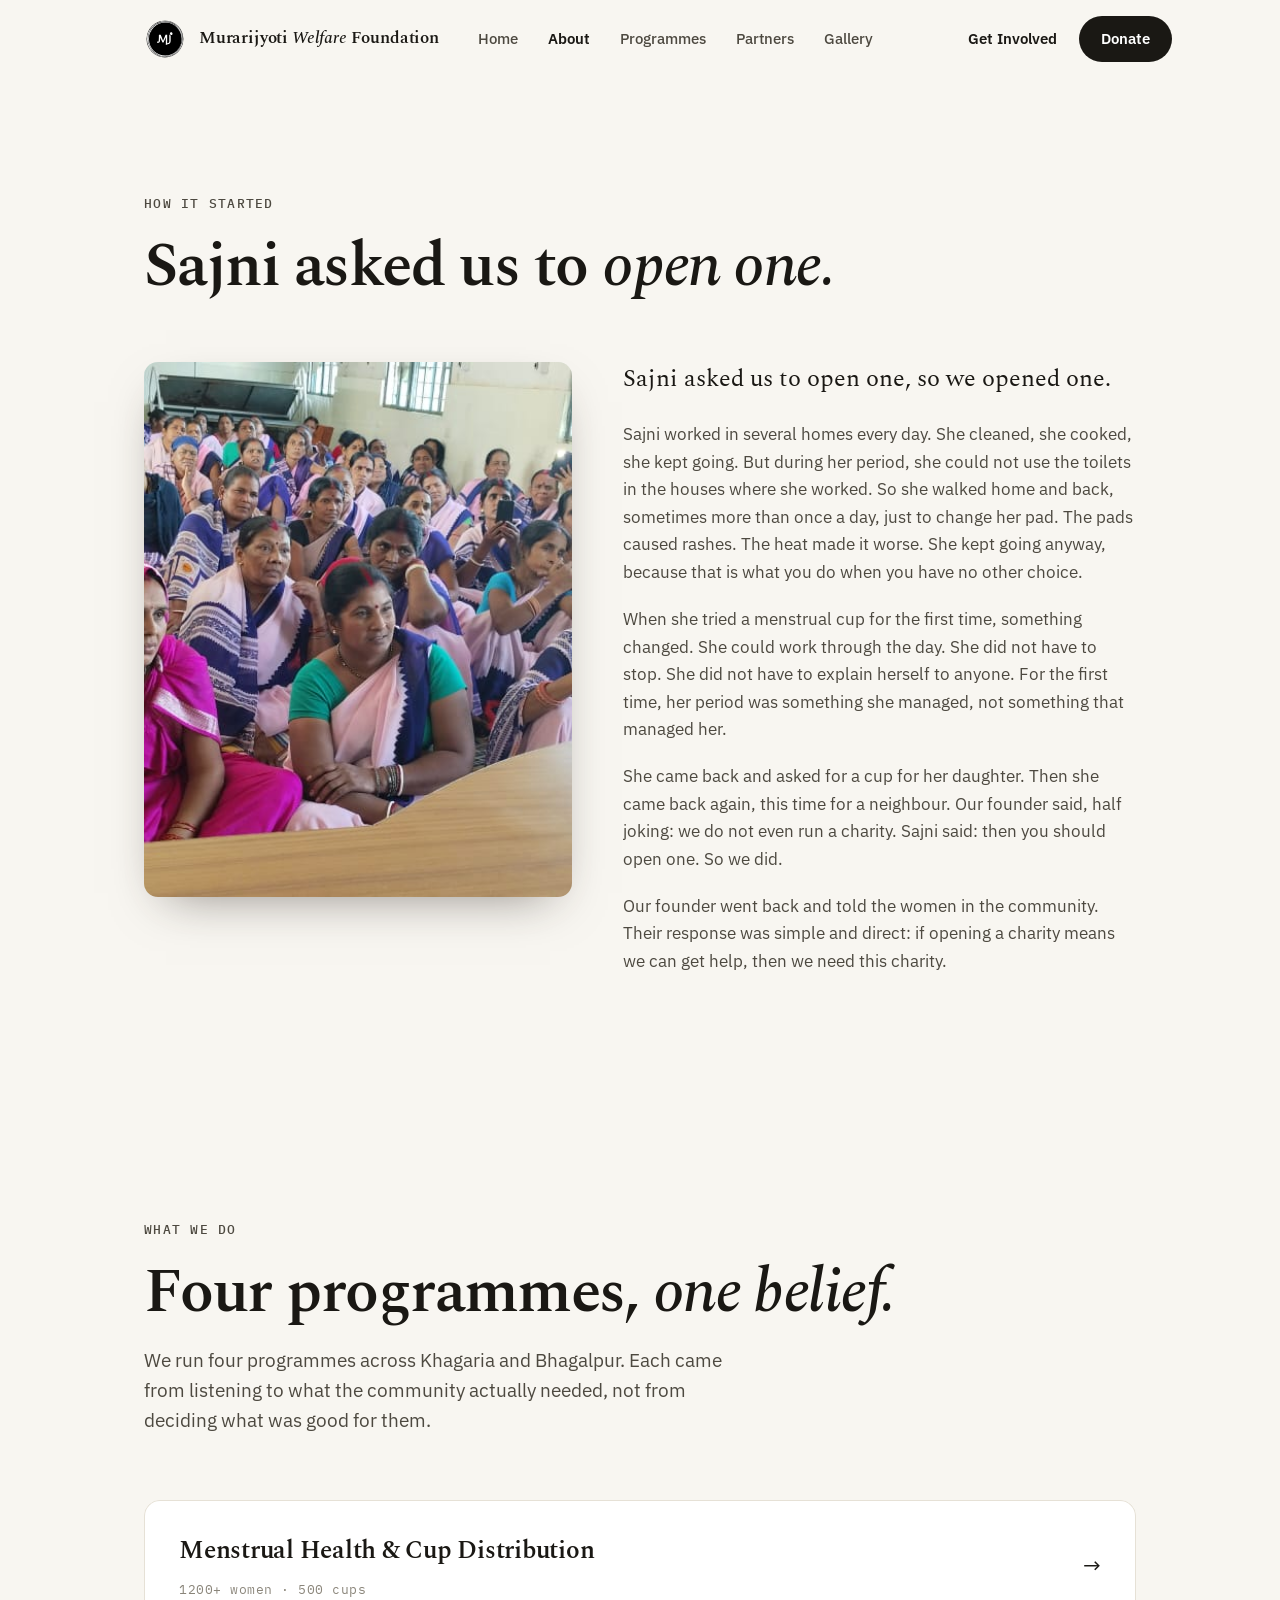
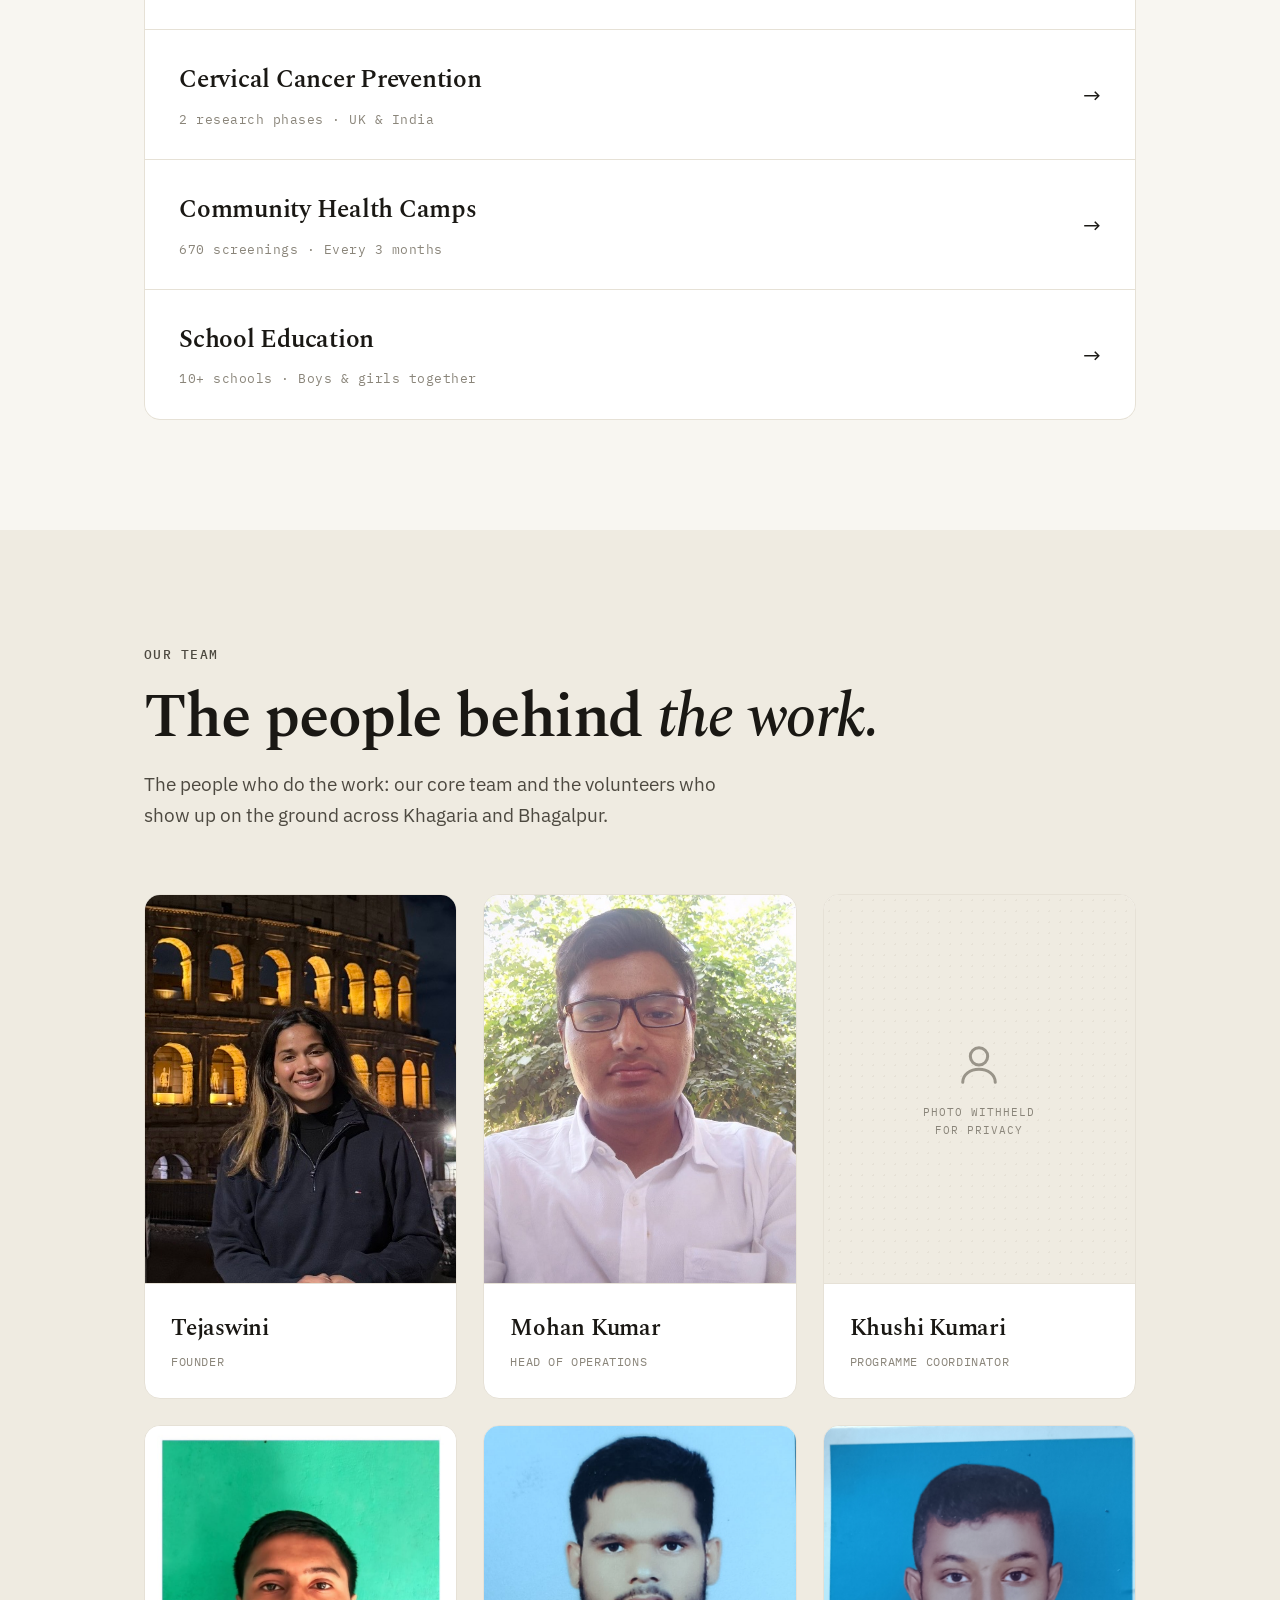
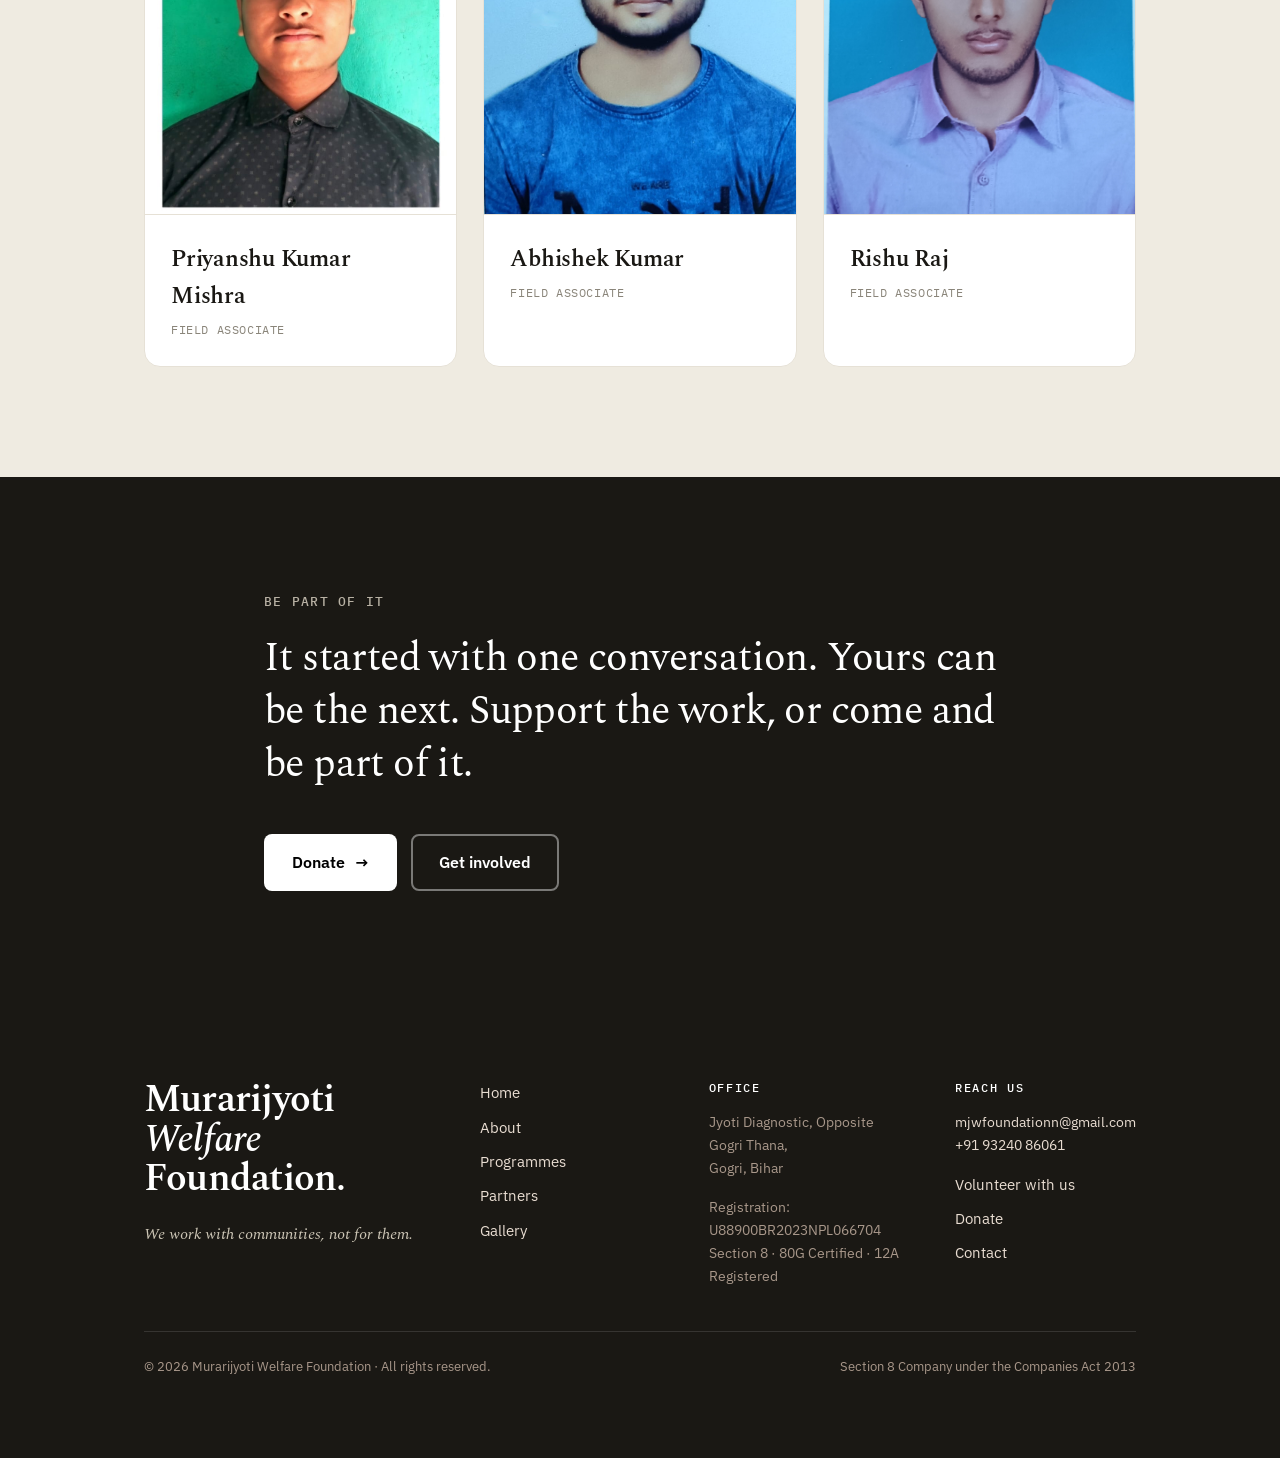
==== about.html @ a6c18bba "Update women reached count from 600+ to 1200+ Updated all six instances across 4 pages: animated cou" ====
<!DOCTYPE html>
<html lang="en">
<head>
<meta charset="UTF-8" />
<meta name="viewport" content="width=device-width, initial-scale=1.0" />
<title>About — Murarijyoti Welfare Foundation</title>
<meta name="description" content="How Murarijyoti Welfare Foundation began — Sajni's story — and the team behind our work across Khagaria and Bhagalpur in rural Bihar." />
<link rel="canonical" href="about.html" />
<link rel="icon" href="logo.svg" type="image/svg+xml" />
<meta property="og:type" content="website" />
<meta property="og:site_name" content="Murarijyoti Welfare Foundation" />
<meta property="og:locale" content="en_IN" />
<meta property="og:title" content="About — Murarijyoti Welfare Foundation" />
<meta property="og:description" content="How Murarijyoti Welfare Foundation began — Sajni's story — and the team behind our work across rural Bihar." />
<meta property="og:image" content="photos/IMG_0752.jpeg" />
<link rel="stylesheet" href="styles.css" />
</head>
<body>
<a class="skiplink" href="#main">Skip to content</a>

<!-- ============ HEADER ============ -->
<header class="topbar" id="topbar" data-screen-label="Header">
  <div class="wrap">
    <nav class="nav" aria-label="Primary">
      <a class="brand" href="index.html" aria-label="Murarijyoti Welfare Foundation — home">
        <img class="brand__logo" src="logo.svg" alt="" width="44" height="44" />
        <span class="brand__text">
          <span class="brand__name">Murarijyoti <em>Welfare</em> Foundation</span>
        </span>
      </a>
      <div class="navlinks">
        <a href="index.html">Home</a>
        <a href="about.html" class="active">About</a>
        <a href="programs.html">Programmes</a>
        <a href="partners.html">Partners</a>
        <a href="gallery.html">Gallery</a>
      </div>
      <div class="navactions">
        <a href="get-involved.html" class="nav__ghost">Get Involved</a>
        <a href="donate.html" class="nav__donate">Donate</a>
      </div>
      <button class="navtoggle" aria-label="Open menu" aria-expanded="false" aria-controls="mm" onclick="var m=document.getElementById('mm');var o=m.classList.toggle('open');this.setAttribute('aria-expanded',o)">
        <span></span><span></span><span></span>
      </button>
    </nav>
    <div class="mobilemenu" id="mm">
      <a href="index.html">Home</a>
      <a href="about.html">About</a>
      <a href="programs.html">Programmes</a>
      <a href="partners.html">Partners</a>
        <a href="gallery.html">Gallery</a>
      <a href="get-involved.html">Get Involved</a>
      <a href="donate.html">Donate</a>
    </div>
  </div>
</header>

<main id="main">

<!-- ============ HOW IT STARTED ============ -->
<section class="section" data-screen-label="How it started">
  <div class="wrap">
    <div class="sectionhead reveal">
      <p class="smark"><span class="smark__no">§ 01</span> How it started</p>
      <h1 class="dhead">Sajni asked us to <em>open one.</em></h1>
    </div>
    <div class="story">
      <figure class="ph ph--shadow reveal"><img src="photos/about-start.jpg" alt="Women gathered at one of MJWF's first menstrual health workshops in the community." loading="lazy" style="object-position:center 32%;" /></figure>
      <div class="prose reveal">
        <p class="lead">Sajni asked us to open one, so we opened one.</p>
        <p>Sajni worked in several homes every day. She cleaned, she cooked, she kept going. But during her period, she could not use the toilets in the houses where she worked. So she walked home and back, sometimes more than once a day, just to change her pad. The pads caused rashes. The heat made it worse. She kept going anyway, because that is what you do when you have no other choice.</p>
        <p>When she tried a menstrual cup for the first time, something changed. She could work through the day. She did not have to stop. She did not have to explain herself to anyone. For the first time, her period was something she managed, not something that managed her.</p>
        <p>She came back and asked for a cup for her daughter. Then she came back again, this time for a neighbour. Our founder said, half joking: we do not even run a charity. Sajni said: then you should open one. So we did.</p>
        <p>Our founder went back and told the women in the community. Their response was simple and direct: if opening a charity means we can get help, then we need this charity.</p>
      </div>
    </div>
  </div>
</section>

<!-- ============ WHAT WE DO ============ -->
<section class="section" data-screen-label="What we do">
  <div class="wrap">
    <div class="sectionhead reveal">
      <p class="smark"><span class="smark__no">§ 02</span> What we do</p>
      <h2 class="dhead">Four programmes, <em>one belief.</em></h2>
      <p class="dhead__lede">We run four programmes across Khagaria and Bhagalpur. Each came from listening to what the community actually needed, not from deciding what was good for them.</p>
    </div>
    <div class="joinrow reveal">
      <a class="joinpill" href="programs.html#menstrual">
        <span class="joinpill__name">Menstrual Health &amp; Cup Distribution</span>
        <span class="joinpill__meta">1200+ women · 500 cups</span>
        <span class="joinpill__arrow arrow">→</span>
      </a>
      <a class="joinpill" href="programs.html#cervical">
        <span class="joinpill__name">Cervical Cancer Prevention</span>
        <span class="joinpill__meta">2 research phases · UK &amp; India</span>
        <span class="joinpill__arrow arrow">→</span>
      </a>
      <a class="joinpill" href="programs.html#camps">
        <span class="joinpill__name">Community Health Camps</span>
        <span class="joinpill__meta">670 screenings · Every 3 months</span>
        <span class="joinpill__arrow arrow">→</span>
      </a>
      <a class="joinpill" href="programs.html#school">
        <span class="joinpill__name">School Education</span>
        <span class="joinpill__meta">10+ schools · Boys &amp; girls together</span>
        <span class="joinpill__arrow arrow">→</span>
      </a>
    </div>
  </div>
</section>

<!-- ============ OUR TEAM ============ -->
<section class="section section--cream" data-screen-label="Our team">
  <div class="wrap">
    <div class="sectionhead reveal">
      <p class="smark"><span class="smark__no">§ 03</span> Our team</p>
      <h2 class="dhead">The people behind <em>the work.</em></h2>
      <p class="dhead__lede">The people who do the work: our core team and the volunteers who show up on the ground across Khagaria and Bhagalpur.</p>
    </div>
    <div class="teamphoto reveal">
      <article class="tmember">
        <img class="tmember__photo" src="photos/team-tejaswini.jpg" style="object-position:52% 26%;" alt="Portrait of Tejaswini, Founder of Murarijyoti Welfare Foundation." loading="lazy" />
        <div class="tmember__body">
          <span class="tmember__name">Tejaswini</span>
          <span class="tmember__role">Founder</span>
        </div>
      </article>
      <article class="tmember">
        <img class="tmember__photo" src="photos/team-mohan.jpg" style="object-position:center 18%;" alt="Portrait of Mohan Kumar, Head of Operations at Murarijyoti Welfare Foundation." loading="lazy" />
        <div class="tmember__body">
          <span class="tmember__name">Mohan Kumar</span>
          <span class="tmember__role">Head of Operations</span>
        </div>
      </article>
      <article class="tmember">
        <div class="tmember__private" role="img" aria-label="Photo withheld at this team member's request for privacy">
          <svg viewBox="0 0 24 24" fill="none" aria-hidden="true">
            <circle cx="12" cy="8" r="4" stroke="currentColor" stroke-width="1.4"></circle>
            <path d="M4.5 20c0-3.6 3.4-6 7.5-6s7.5 2.4 7.5 6" stroke="currentColor" stroke-width="1.4" stroke-linecap="round"></path>
          </svg>
          <span class="tmember__private-line">Photo withheld<br />for privacy</span>
        </div>
        <div class="tmember__body">
          <span class="tmember__name">Khushi Kumari</span>
          <span class="tmember__role">Programme Coordinator</span>
        </div>
      </article>
      <article class="tmember">
        <img class="tmember__photo" src="photos/team-priyanshu.jpg" alt="Portrait of Priyanshu Kumar Mishra, Field Associate at Murarijyoti Welfare Foundation." loading="lazy" />
        <div class="tmember__body">
          <span class="tmember__name">Priyanshu Kumar Mishra</span>
          <span class="tmember__role">Field Associate</span>
        </div>
      </article>
      <article class="tmember">
        <img class="tmember__photo" src="photos/team-abhishek.jpg" alt="Portrait of Abhishek Kumar, Field Associate at Murarijyoti Welfare Foundation." loading="lazy" />
        <div class="tmember__body">
          <span class="tmember__name">Abhishek Kumar</span>
          <span class="tmember__role">Field Associate</span>
        </div>
      </article>
      <article class="tmember">
        <img class="tmember__photo" src="photos/team-rishu.jpg" alt="Portrait of Rishu Raj, Field Associate at Murarijyoti Welfare Foundation." loading="lazy" />
        <div class="tmember__body">
          <span class="tmember__name">Rishu Raj</span>
          <span class="tmember__role">Field Associate</span>
        </div>
      </article>
    </div>
  </div>
</section>

<!-- ============ CLOSING CTA ============ -->
<section class="section section--cta" data-screen-label="Closing CTA">
  <div class="wrap ctaband reveal">
    <p class="smark"><span class="smark__no">§ 04</span> Be part of it</p>
    <p class="ctaband__line">It started with one conversation. Yours can be the next. Support the work, or come and be part of it.</p>
    <div class="hero2__cta">
      <a href="donate.html" class="btn btn--onink">Donate <span class="arrow">→</span></a>
      <a href="get-involved.html" class="btn btn--ghostlight">Get involved</a>
    </div>
  </div>
</section>

</main>

<!-- ============ FOOTER ============ -->
<footer class="footer" data-screen-label="Footer">
  <div class="wrap">
    <div class="footer__grid">
      <div class="footer__brand">
        <p class="footer__wordmark">Murarijyoti <em>Welfare</em><br />Foundation.</p>
        <p class="footer__tag">We work with communities, not for them.</p>
      </div>
      <div>
        <nav class="footer__navlist" aria-label="Site pages">
          <a href="index.html">Home</a>
          <a href="about.html">About</a>
          <a href="programs.html">Programmes</a>
          <a href="partners.html">Partners</a>
          <a href="gallery.html">Gallery</a>
        </nav>
      </div>
      <div>
        <h4>Office</h4>
        <p class="footer__reg">
          Jyoti Diagnostic, Opposite Gogri Thana,<br />Gogri, Bihar
        </p>
        <p class="footer__reg" style="margin-top:16px;">
          Registration: U88900BR2023NPL066704<br />
          Section 8 · 80G Certified · 12A Registered
        </p>
      </div>
      <div>
        <h4>Reach us</h4>
        <p class="footer__reg">
          <a href="mailto:mjwfoundationn@gmail.com">mjwfoundationn@gmail.com</a><br />
          <a href="tel:+919324086061">+91 93240 86061</a>
        </p>
        <nav class="footer__navlist" style="margin-top:16px;" aria-label="Connect">
          <a href="get-involved.html">Volunteer with us</a>
          <a href="donate.html">Donate</a>
          <a href="contact.html">Contact</a>
        </nav>
      </div>
    </div>
    <div class="footer__bottom">
      <span>© 2026 Murarijyoti Welfare Foundation · All rights reserved.</span>
      <span>Section 8 Company under the Companies Act 2013</span>
    </div>
  </div>
</footer>

<script>
(function(){
  var bar = document.getElementById('topbar');
  function onScroll(){ if (window.scrollY > 24) bar.classList.add('scrolled'); else bar.classList.remove('scrolled'); }
  window.addEventListener('scroll', onScroll, { passive:true }); onScroll();
})();
(function(){
  var els = [].slice.call(document.querySelectorAll('.reveal'));
  if (!('IntersectionObserver' in window) || window.matchMedia('(prefers-reduced-motion: reduce)').matches){ els.forEach(function(e){ e.classList.add('in'); }); return; }
  var io = new IntersectionObserver(function(entries){ entries.forEach(function(en){ if (en.isIntersecting){ en.target.classList.add('in'); io.unobserve(en.target); } }); }, { threshold: 0.12, rootMargin: '0px 0px -8% 0px' });
  els.forEach(function(e){ io.observe(e); });
})();
(function(){
  var counters = [].slice.call(document.querySelectorAll('.count'));
  function animate(el){
    var target = parseFloat(el.getAttribute('data-target')) || 0;
    var suffix = el.getAttribute('data-suffix') || '';
    var dur = 1400, start = null;
    function step(ts){ if (!start) start = ts; var p = Math.min((ts - start)/dur, 1); var eased = 1 - Math.pow(1-p,3); el.textContent = Math.round(target*eased).toLocaleString('en-IN') + suffix; if (p<1) requestAnimationFrame(step); }
    requestAnimationFrame(step);
  }
  if (!('IntersectionObserver' in window)){ counters.forEach(function(c){ c.textContent = c.getAttribute('data-target') + (c.getAttribute('data-suffix')||''); }); return; }
  var io = new IntersectionObserver(function(entries){ entries.forEach(function(en){ if (en.isIntersecting){ animate(en.target); io.unobserve(en.target); } }); }, { threshold: 0.6 });
  counters.forEach(function(c){ io.observe(c); });
})();
</script>

</body>
</html>
---- styles.css ----
/* ===========================================================
   Murarijyoti Welfare Foundation — shared stylesheet
   Monochrome & premium. Rich near-black (from the logo) +
   warm ivory + graphite greys. The photography carries the
   colour. No competing accent hue. Mobile-first.
   =========================================================== */

@import url('https://fonts.googleapis.com/css2?family=Spectral:ital,wght@0,400;0,500;0,600;0,700;1,400&family=IBM+Plex+Sans:wght@400;500;600;700&family=IBM+Plex+Mono:wght@400;500&display=swap');

:root {
  /* Monochrome system. --red/--marigold names are kept so existing
     rules re-point cleanly; the values are now black & warm neutral. */
  --red: #1C1A15;        /* near-black — the brand 'accent' is the ink itself */
  --red-deep: #000000;
  --marigold: #CDC6B6;   /* warm light stone, for accents on dark backgrounds */
  --ink: #1A1814;
  --body: #4D4940;
  --muted: #8A857A;
  --line: #E6E1D6;
  --paper: #F8F6F1;      /* warm ivory */
  --cream: #EFEBE1;      /* warm stone section */
  --white: #FFFFFF;
  --green-wash: #EFEBE1; /* warm neutral wash for hovers / tags */

  --maxw: 1120px;
  --gutter: clamp(20px, 5vw, 64px);

  --serif: 'Spectral', Georgia, 'Times New Roman', serif;
  --sans: 'IBM Plex Sans', system-ui, sans-serif;
  --mono: 'IBM Plex Mono', ui-monospace, monospace;
}

* { box-sizing: border-box; }

html { -webkit-text-size-adjust: 100%; scroll-behavior: smooth; }

body {
  margin: 0;
  font-family: var(--sans);
  color: var(--body);
  background: var(--paper);
  font-size: 17px;
  line-height: 1.62;
  -webkit-font-smoothing: antialiased;
  text-rendering: optimizeLegibility;
}

img { max-width: 100%; display: block; }

a { color: var(--red); text-decoration: none; }
a:hover { color: var(--red-deep); }

h1, h2, h3, h4 {
  font-family: var(--serif);
  color: var(--ink);
  font-weight: 600;
  line-height: 1.12;
  letter-spacing: -0.01em;
  margin: 0;
  text-wrap: balance;
}

p { margin: 0 0 1.1em; text-wrap: pretty; }
p:last-child { margin-bottom: 0; }

/* ---------- layout helpers ---------- */
.wrap { width: 100%; max-width: var(--maxw); margin-inline: auto; padding-inline: var(--gutter); }
.section { padding-block: clamp(56px, 9vw, 110px); }
.section--cream { background: var(--cream); }
.section--ink { background: var(--ink); color: #D8D3C8; }
.section--red { background: var(--ink); color: #D8D3C8; }

.eyebrow {
  font-family: var(--mono);
  font-size: 12.5px;
  letter-spacing: 0.16em;
  text-transform: uppercase;
  color: var(--red);
  margin: 0 0 18px;
  display: flex;
  align-items: center;
  gap: 12px;
  font-weight: 500;
}
.eyebrow::before {
  content: "";
  width: 26px; height: 2px; background: var(--red); display: inline-block;
}
.section--ink .eyebrow, .section--red .eyebrow { color: var(--marigold); }
.section--ink .eyebrow::before, .section--red .eyebrow::before { background: var(--marigold); }

/* ---------- clean hairline divider ---------- */
.motif { height: 1px; background: var(--line); }

/* ---------- header / nav ---------- */
.topbar { position: sticky; top: 0; z-index: 50; background: rgba(255,255,255,0.92); backdrop-filter: blur(8px); border-bottom: 1px solid var(--line); }
.nav { display: flex; align-items: center; justify-content: space-between; gap: 16px; min-height: 68px; }
.brand { display: flex; align-items: center; gap: 12px; }
.brand__logo {
  width: 42px; height: 42px; border-radius: 50%; flex: none; display: block;
  background: transparent;
}
.footer .brand__logo { background: #FFFFFF; padding: 2px; }

/* ---------- full-bleed hero ---------- */
.hero { position: relative; display: flex; align-items: flex-end; overflow: hidden;
  min-height: min(86vh, 780px); background: var(--ink); }
.hero__media { position: absolute; inset: 0;
  background-image: url('photos/IMG_8527.jpg');
  background-size: cover; background-position: center 26%; background-repeat: no-repeat; }
.hero__scrim { position: absolute; inset: 0;
  background:
    linear-gradient(178deg, rgba(14,16,13,0.05) 0%, rgba(14,16,13,0.20) 38%, rgba(14,16,13,0.68) 78%, rgba(14,16,13,0.88) 100%),
    linear-gradient(95deg, rgba(14,16,13,0.58) 0%, rgba(14,16,13,0.12) 60%, rgba(14,16,13,0) 100%); }
.hero__inner { position: relative; padding-block: clamp(40px, 6vw, 84px); color: #fff; }
.hero .eyebrow { color: var(--marigold); }
.hero .eyebrow::before { background: var(--marigold); }
.hero h1 { color: #fff; font-size: clamp(30px, 5vw, 62px); font-weight: 600;
  max-width: 19ch; margin-bottom: 22px; text-shadow: 0 2px 30px rgba(20,12,8,0.35); }
.hero__sub { font-family: var(--serif); font-size: clamp(18px, 2.3vw, 25px);
  color: #ECE6D9; max-width: 34ch; margin-bottom: 32px; line-height: 1.4; font-style: italic; }
.hero__cta { display: flex; flex-wrap: wrap; gap: 14px; }
.brand__name { font-family: var(--serif); font-weight: 600; color: var(--ink); font-size: 16px; line-height: 1.15; letter-spacing: -0.01em; white-space: nowrap; }
.brand__sub { font-family: var(--mono); font-size: 10px; letter-spacing: 0.07em; color: var(--muted); text-transform: uppercase; white-space: nowrap; }

.navlinks { display: none; align-items: center; gap: 4px; }
.navlinks a {
  color: var(--body); font-weight: 500; font-size: 15px; white-space: nowrap;
  padding: 8px 11px; border-radius: 7px; transition: background .15s, color .15s;
}
.navlinks a:hover { background: rgba(28,26,21,0.06); color: var(--red-deep); }
.navlinks a.active { color: var(--red); }
.nav__donate {
  background: var(--red); color: #fff !important; padding: 9px 18px !important;
  border-radius: 7px; font-weight: 600;
}
.nav__donate:hover { background: var(--red-deep); }

.navtoggle { display: inline-flex; flex-direction: column; gap: 4px; background: none; border: 0; cursor: pointer; padding: 10px; margin-right: -8px; }
.navtoggle span { width: 22px; height: 2px; background: var(--ink); display: block; border-radius: 2px; transition: transform .2s; }

.mobilemenu { display: none; flex-direction: column; padding: 8px 0 16px; border-top: 1px solid var(--line); }
.mobilemenu.open { display: flex; }
.mobilemenu a { color: var(--ink); font-weight: 500; padding: 12px 4px; border-bottom: 1px solid var(--line); }
.mobilemenu a:last-child { border-bottom: 0; }

@media (min-width: 1000px) {
  .navlinks { display: flex; }
  .navtoggle { display: none; }
  .mobilemenu { display: none !important; }
}

/* ---------- buttons ---------- */
.btn {
  display: inline-flex; align-items: center; gap: 10px; white-space: nowrap;
  font-family: var(--sans); font-weight: 600; font-size: 16px;
  padding: 14px 26px; border-radius: 8px; cursor: pointer;
  border: 2px solid transparent; transition: background .15s, color .15s, border-color .15s;
}
.btn--primary { background: var(--red); color: #fff; }
.btn--primary:hover { background: var(--red-deep); color: #fff; }
.btn--ghost { background: transparent; color: var(--ink); border-color: var(--ink); }
.btn--ghost:hover { background: var(--ink); color: #fff; }
.btn--onred { background: #fff; color: var(--red-deep); }
.btn--onred:hover { background: var(--green-wash); color: var(--red-deep); }
.btn--onink { background: #fff; color: var(--red-deep); }
.btn--onink:hover { background: var(--green-wash); color: var(--red-deep); }
.btn .arrow { transition: transform .15s; }
.btn:hover .arrow { transform: translateX(3px); }

/* ---------- real photographs (all uniform 3:2) ---------- */
.ph { display: block; margin: 0; border-radius: 14px; overflow: hidden; background: #E8EDE9; position: relative; aspect-ratio: 3 / 2; }
.ph img { width: 100%; height: 100%; object-fit: cover; display: block; }
.ph--shadow { box-shadow: 0 18px 48px -22px rgba(42,32,28,0.55); }
.photo__note {
  font-family: var(--sans); font-size: 13.5px; letter-spacing: 0.01em;
  color: var(--muted); margin-top: 12px; line-height: 1.5; font-style: italic;
}

/* ---------- stat pull-outs ---------- */
.statbig { font-family: var(--serif); font-weight: 700; color: var(--red); line-height: 1; letter-spacing: -0.02em; }
.section--ink .statbig, .section--red .statbig { color: var(--marigold); }

/* generic prose measure */
.measure { max-width: 64ch; }
.measure-narrow { max-width: 54ch; }

/* ---------- footer ---------- */
.footer { background: var(--ink); color: #C9B9AC; padding-block: clamp(48px, 7vw, 80px); font-size: 15px; }
.footer a { color: #E9DDD2; }
.footer a:hover { color: #fff; }
.footer__grid { display: grid; gap: 40px; grid-template-columns: 1fr; }
.footer h4 { color: #fff; font-family: var(--mono); font-weight: 500; font-size: 12px; letter-spacing: 0.14em; text-transform: uppercase; margin-bottom: 16px; }
.footer__brand .brand__name { color: #fff; }
.footer__statement { font-family: var(--serif); font-size: 17px; line-height: 1.5; color: #E9DDD2; max-width: 38ch; }
.footer__navlist { display: flex; flex-direction: column; gap: 10px; }
.footer__reg { font-size: 13.5px; line-height: 1.7; color: #A8978A; }
.footer__bottom { margin-top: 44px; padding-top: 24px; border-top: 1px solid rgba(255,255,255,0.12); display: flex; flex-wrap: wrap; gap: 8px 20px; justify-content: space-between; font-size: 13px; color: #A8978A; }

@media (min-width: 720px) {
  .footer__grid { grid-template-columns: 1.4fr 1fr 1fr; gap: 48px; }
}

/* ---------- misc ---------- */
.tag {
  display: inline-block; font-family: var(--mono); font-size: 11.5px; letter-spacing: 0.1em;
  text-transform: uppercase; color: var(--red); background: var(--green-wash);
  padding: 5px 11px; border-radius: 999px; font-weight: 500;
}
hr.rule { border: 0; border-top: 1px solid var(--line); margin: 0; }

/* ---------- home: story two-up ---------- */
.storygrid { display: grid; gap: clamp(28px,4vw,48px); grid-template-columns: 1fr; align-items: start; }
@media (min-width: 820px) {
  .storygrid { grid-template-columns: 1.5fr 1fr; }
  .storygrid .ph { position: sticky; top: 92px; }
}

/* a couple of genuine pull-stats inside the prose, lightly lifted */
.databody em {
  font-style: normal;
  font-weight: 600;
  color: var(--ink);
}
.databody strong {
  font-family: var(--serif);
  font-weight: 600;
  color: var(--red);
  font-size: 1.05em;
}

/* ---------- home: programme cards ---------- */
.proggrid { display: grid; gap: clamp(28px,4vw,44px); grid-template-columns: 1fr; }
@media (min-width: 720px) { .proggrid { grid-template-columns: 1fr 1fr; } }
.progcard h3 { font-size: clamp(20px,2.4vw,25px); margin-bottom: 12px; }
.progcard p { color: var(--body); }

.cardlink {
  display: inline-flex; align-items: center; gap: 8px;
  font-weight: 600; font-size: 15px; margin-top: 14px; color: var(--red);
}
.cardlink:hover { color: var(--red-deep); }
.cardlink .arrow { transition: transform .15s; }
.cardlink:hover .arrow { transform: translateX(3px); }

/* ---------- partners row ---------- */
.partnersrow {
  list-style: none; margin: 0; padding: 0;
  display: grid; gap: 1px; background: var(--line);
  border: 1px solid var(--line); border-radius: 12px; overflow: hidden;
  grid-template-columns: 1fr 1fr;
}
@media (min-width: 760px) { .partnersrow { grid-template-columns: repeat(3, 1fr); } }
.partnersrow li {
  background: var(--white);
  display: flex; align-items: center; justify-content: center; text-align: center;
  font-family: var(--serif); font-weight: 500; font-size: clamp(15px,1.8vw,19px);
  color: var(--ink); padding: 26px 18px; min-height: 96px;
  transition: background .15s;
}
.partnersrow li:hover { background: var(--green-wash); }

/* ---------- page intro (inner pages) ---------- */
.pageintro { padding-block: clamp(48px, 7vw, 96px) clamp(36px, 5vw, 60px); }
.pageintro h1 { font-size: clamp(34px, 6vw, 66px); max-width: 16ch; margin-bottom: 22px; }
.pageintro h1 em { font-style: italic; color: var(--red); }
.lede { font-family: var(--serif); font-size: clamp(20px, 2.6vw, 27px); line-height: 1.45; color: var(--ink); max-width: 30ch; }

/* ---------- donate: giving tiers ---------- */
.tiers { display: grid; gap: 1px; background: var(--line); border: 1px solid var(--line); border-radius: 16px; overflow: hidden; grid-template-columns: 1fr; }
@media (min-width: 620px) { .tiers { grid-template-columns: 1fr 1fr; } }
@media (min-width: 980px) { .tiers { grid-template-columns: repeat(4, 1fr); } }
.tier { background: #fff; padding: 30px 26px 28px; display: flex; flex-direction: column; gap: 12px; transition: background .15s; }
.tier:hover { background: var(--green-wash); }
.tier__amt { font-family: var(--serif); font-weight: 700; font-size: clamp(28px, 3.4vw, 38px); color: var(--ink); line-height: 1; letter-spacing: -0.02em; }
.tier__amt span { font-size: 0.6em; color: var(--muted); font-weight: 500; }
.tier__what { color: var(--body); font-size: 15.5px; line-height: 1.5; }
.tier__tag { font-family: var(--mono); font-size: 11px; letter-spacing: 0.12em; text-transform: uppercase; color: var(--red); font-weight: 500; }

/* ---------- donate: how to give ---------- */
.givegrid { display: grid; gap: clamp(20px, 3vw, 28px); grid-template-columns: 1fr; align-items: start; }
@media (min-width: 820px) { .givegrid { grid-template-columns: 1.3fr 1fr; } }
.card { background: #fff; border: 1px solid var(--line); border-radius: 16px; padding: clamp(26px, 3.4vw, 40px); }
.card--ink { background: var(--ink); color: #D8D3C8; border-color: transparent; }
.card h3 { font-size: clamp(20px, 2.4vw, 26px); margin-bottom: 6px; }
.card--ink h3 { color: #fff; }
.card__kicker { font-family: var(--mono); font-size: 11.5px; letter-spacing: 0.14em; text-transform: uppercase; color: var(--red); margin-bottom: 18px; font-weight: 500; }

.detail { display: flex; justify-content: space-between; align-items: center; gap: 16px; padding: 14px 0; border-top: 1px solid var(--line); }
.detail:first-of-type { border-top: 0; }
.detail__k { font-size: 13px; color: var(--muted); font-family: var(--mono); letter-spacing: 0.04em; text-transform: uppercase; flex: none; }
.detail__v { font-weight: 600; color: var(--ink); font-size: 16px; text-align: right; font-variant-numeric: tabular-nums; word-break: break-word; }
.copybtn { font-family: var(--mono); font-size: 11px; letter-spacing: 0.08em; text-transform: uppercase; color: var(--red); background: var(--green-wash); border: 0; border-radius: 6px; padding: 6px 10px; cursor: pointer; flex: none; transition: background .15s, color .15s; }
.copybtn:hover { background: var(--red); color: #fff; }

.qrbox { display: flex; flex-direction: column; align-items: center; gap: 16px; text-align: center; }
.qrbox .qrimg { width: 260px; max-width: 100%; height: auto; background: #fff; border-radius: 14px; padding: 16px; box-shadow: 0 18px 44px -22px rgba(0,0,0,0.6); }
.upi__id { font-family: var(--mono); font-size: 15px; color: #fff; background: rgba(255,255,255,0.08); border: 1px solid rgba(255,255,255,0.16); border-radius: 8px; padding: 10px 16px; letter-spacing: 0.03em; }

/* ---------- two-column prose (tax / transparency) ---------- */
.twocol { display: grid; gap: clamp(28px, 4vw, 56px); grid-template-columns: 1fr; }
@media (min-width: 820px) { .twocol { grid-template-columns: 1fr 1fr; } }
.note { font-size: 15.5px; color: var(--body); }
.note h3 { font-size: clamp(19px, 2.2vw, 24px); margin-bottom: 14px; }
.badgerow { display: flex; flex-wrap: wrap; gap: 10px; margin-top: 20px; }
.badge80 { font-family: var(--mono); font-size: 12px; letter-spacing: 0.06em; color: var(--ink); border: 1px solid var(--line); border-radius: 999px; padding: 8px 15px; background: #fff; }

/* ---------- donate hero (photo band) ---------- */
.dhero { position: relative; display: flex; align-items: flex-end; overflow: hidden;
  min-height: min(70vh, 560px); background: var(--ink); }
.dhero__media { position: absolute; inset: 0; background-size: cover; background-position: center 30%; }
.dhero__scrim { position: absolute; inset: 0;
  background:
    linear-gradient(180deg, rgba(14,16,13,0.10) 0%, rgba(14,16,13,0.30) 45%, rgba(14,16,13,0.82) 100%),
    linear-gradient(95deg, rgba(14,16,13,0.55) 0%, rgba(14,16,13,0) 65%); }
.dhero__inner { position: relative; padding-block: clamp(36px, 5vw, 64px); color: #fff; }
.dhero h1 { color: #fff; font-size: clamp(32px, 5.4vw, 62px); max-width: 17ch; margin-bottom: 20px; text-shadow: 0 2px 26px rgba(10,12,9,0.4); }
.dhero h1 em { font-style: italic; color: #E4D9C0; }
.dhero__lede { font-family: var(--serif); font-size: clamp(18px, 2.3vw, 25px); line-height: 1.45; color: #E9E3D5; max-width: 46ch; font-style: italic; }

/* ---------- impact band (photos + stats) ---------- */
.impactgrid { display: grid; gap: clamp(16px, 2.4vw, 22px); grid-template-columns: 1fr; }
@media (min-width: 720px) { .impactgrid { grid-template-columns: repeat(3, 1fr); } }
.impactcard { position: relative; border-radius: 14px; overflow: hidden; aspect-ratio: 4 / 5; background: #E8EDE9; }
.impactcard img { width: 100%; height: 100%; object-fit: cover; display: block; }
.impactcard__scrim { position: absolute; inset: 0; background: linear-gradient(180deg, rgba(12,14,11,0) 38%, rgba(12,14,11,0.82) 100%); }
.impactcard__cap { position: absolute; left: 20px; right: 20px; bottom: 18px; color: #fff; }
.impactcard__num { font-family: var(--serif); font-weight: 700; font-size: clamp(30px, 4vw, 42px); line-height: 1; letter-spacing: -0.02em; display: block; }
.impactcard__lab { font-size: 14.5px; color: #E9E3D5; margin-top: 6px; display: block; line-height: 1.35; }

/* ===========================================================
   JANMAN-STYLE HOMEPAGE — editorial restructure (v4)
   Transparent sticky nav · counters · focus cards ·
   vision/mission/approach · voices · field updates
   =========================================================== */

/* ---------- transparent → solid sticky nav ---------- */
.topbar {
  position: sticky; top: 0; z-index: 60;
  background: transparent; backdrop-filter: none; border-bottom: 1px solid transparent;
  transition: background .28s ease, border-color .28s ease, box-shadow .28s ease, backdrop-filter .28s ease;
}
.topbar.scrolled {
  background: rgba(248,246,241,0.86); backdrop-filter: blur(12px) saturate(1.2);
  border-bottom: 1px solid var(--line); box-shadow: 0 10px 30px -22px rgba(28,26,21,0.5);
}
.topbar .nav { min-height: 78px; gap: clamp(20px, 4vw, 56px); }
.brand { align-items: center; gap: 13px; }
.brand__text { display: flex; flex-direction: column; line-height: 1.05; }
.brand__name { font-family: var(--serif); font-weight: 600; color: var(--ink); font-size: 17px; letter-spacing: -0.01em; white-space: nowrap; }
.brand__name em { font-style: italic; font-weight: 500; }
.brand__sub { font-family: var(--mono); font-size: 9.5px; letter-spacing: 0.13em; color: var(--muted); text-transform: uppercase; white-space: nowrap; margin-top: 3px; }

.navlinks { display: none; align-items: center; gap: 2px; margin-inline: auto; padding-inline: 16px; }
.navlinks a { color: var(--body); font-weight: 500; font-size: 15px; white-space: nowrap; padding: 8px 14px; border-radius: 8px; transition: background .15s, color .15s; }
.navlinks a:hover { background: rgba(28,26,21,0.06); color: var(--ink); }
.navlinks a.active { color: var(--ink); font-weight: 600; }

.navactions { display: none; align-items: center; gap: 8px; }
.nav__ghost { font-weight: 600; font-size: 15px; color: var(--ink); padding: 9px 14px; border-radius: 8px; transition: background .15s; white-space: nowrap; }
.nav__ghost:hover { background: rgba(28,26,21,0.06); }
.nav__donate { background: var(--ink); color: #fff !important; padding: 11px 22px !important; border-radius: 999px; font-weight: 600; font-size: 15px; transition: background .15s, transform .15s; }
.nav__donate:hover { background: #000; transform: translateY(-1px); }

@media (min-width: 1040px) {
  .navlinks { display: flex; }
  .navactions { display: flex; }
  .navtoggle { display: none; }
  .mobilemenu { display: none !important; }
}

/* ---------- editorial text hero ---------- */
.hero2 { background: var(--paper); position: relative; overflow: hidden; }
.hero2::after {
  content: ""; position: absolute; right: -10%; top: -30%; width: 60vw; height: 120%;
  background: radial-gradient(closest-side, rgba(28,26,21,0.05), transparent 70%);
  pointer-events: none;
}
.hero2__inner { position: relative; padding-block: clamp(64px, 12vh, 150px) clamp(40px, 7vw, 78px); max-width: 980px; }
.hero2__badge {
  display: inline-flex; align-items: center; gap: 10px;
  font-family: var(--mono); font-size: 12px; letter-spacing: 0.14em; text-transform: uppercase;
  color: var(--body); background: rgba(28,26,21,0.05); border: 1px solid var(--line);
  padding: 8px 16px; border-radius: 999px; margin: 0 0 clamp(24px,3.5vw,38px); font-weight: 500;
}
.hero2__head {
  font-family: var(--serif); font-weight: 600; color: var(--ink);
  font-size: clamp(44px, 8.4vw, 104px); line-height: 0.98; letter-spacing: -0.025em;
  margin: 0 0 clamp(26px,3.4vw,40px); text-wrap: balance;
}
.hero2__head em { font-style: italic; font-weight: 500; }
.hero2__lede { font-size: clamp(17px, 2.1vw, 21px); line-height: 1.6; color: var(--body); max-width: 60ch; margin: 0 0 22px; }
.hero2__tag { font-family: var(--serif); font-style: italic; font-size: clamp(18px,2.2vw,23px); color: var(--ink); margin: 0 0 clamp(30px,4vw,40px); }
.hero2__cta { display: flex; flex-wrap: wrap; gap: 14px; }

/* ---------- home: split hero (text + framed photo) ---------- */
.hero2--split .hero2__inner { max-width: none; display: grid; gap: clamp(30px, 4.5vw, 64px); grid-template-columns: 1fr; align-items: center; }
@media (min-width: 940px) { .hero2--split .hero2__inner { grid-template-columns: 1.06fr 0.94fr; padding-block: clamp(56px, 9vh, 116px); } }
.hero2__media { margin: 0; }
.hero2--split .hero2__media .ph { aspect-ratio: 4 / 3; }
.hero2--split .hero2__media .ph img { object-position: center center; }
.hero2--split .hero2__head { font-size: clamp(40px, 6vw, 76px); }
.hero2--split .hero2__lede { max-width: 46ch; }

/* ---------- home: full-bleed photo hero ---------- */
.hero2--photo { background: var(--ink); }
.hero2--photo::after { content: none; }
.hero2--photo .hero2__bg { position: absolute; inset: 0; background-image: url('photos/IMG_0752.jpeg'); background-size: cover; background-position: center 30%; }
.hero2--photo .hero2__scrim { position: absolute; inset: 0;
  background:
    linear-gradient(90deg, rgba(12,14,11,0.78) 0%, rgba(12,14,11,0.58) 36%, rgba(12,14,11,0.26) 66%, rgba(12,14,11,0.06) 100%),
    linear-gradient(180deg, rgba(12,14,11,0.12) 0%, rgba(12,14,11,0) 45%, rgba(12,14,11,0.34) 100%); }
.hero2--photo .hero2__inner { max-width: 760px; padding-block: clamp(72px, 15vh, 168px) clamp(48px, 8vw, 96px); }
.hero2--photo .hero2__badge { color: #fff; background: rgba(255,255,255,0.12); border-color: rgba(255,255,255,0.28); }
.hero2--photo .hero2__head { color: #fff; text-shadow: 0 2px 34px rgba(8,10,7,0.5); }
.hero2--photo .hero2__head em { color: #E4D9C0; }
.hero2--photo .hero2__lede { color: #ECE6D9; }
.hero2--photo .hero2__tag { color: #fff; }
.btn--ghostlight { background: transparent; color: #fff; border-color: rgba(255,255,255,0.42); }
.btn--ghostlight:hover { background: rgba(255,255,255,0.1); border-color: #fff; color: #fff; }

/* ---------- impact stat band ---------- */
.statband { background: var(--paper); border-top: 1px solid var(--line); border-bottom: 1px solid var(--line); padding-block: clamp(40px, 6vw, 72px); }
.statrow { display: grid; grid-template-columns: 1fr 1fr; gap: 1px; background: var(--line); border: 1px solid var(--line); border-radius: 16px; overflow: hidden; }
@media (min-width: 920px) { .statrow { grid-template-columns: repeat(4, 1fr); } }
.stat { background: var(--paper); padding: clamp(26px,3.4vw,40px) clamp(22px,2.6vw,32px); }
.stat__num { font-family: var(--serif); font-weight: 700; color: var(--ink); font-size: clamp(42px, 6vw, 64px); line-height: 0.9; letter-spacing: -0.03em; margin: 0 0 14px; font-variant-numeric: tabular-nums; }
.stat__label { font-weight: 600; color: var(--ink); font-size: clamp(15px,1.7vw,17px); margin: 0 0 5px; }
.stat__note { font-size: 13.5px; color: var(--muted); line-height: 1.45; margin: 0; }

/* ---------- section head: § marks + display heading ---------- */
.sectionhead { max-width: 760px; margin-bottom: clamp(40px, 5vw, 64px); }
.smark { display: inline-flex; align-items: center; gap: 12px; font-family: var(--mono); font-size: 12.5px; letter-spacing: 0.1em; text-transform: uppercase; color: var(--body); margin: 0 0 22px; font-weight: 500; }
.smark__no { display: none; }
.dhead { font-family: var(--serif); font-weight: 600; color: var(--ink); font-size: clamp(34px, 5.4vw, 62px); line-height: 1.02; letter-spacing: -0.025em; margin: 0; }
.dhead em { font-style: italic; font-weight: 500; }
.dhead__lede { font-size: clamp(16px,1.9vw,19px); line-height: 1.6; color: var(--body); max-width: 56ch; margin: 20px 0 0; }
.sectionhead--light .smark { color: #B8B1A4; }
.sectionhead--light .smark__no { color: #fff; border-right-color: rgba(255,255,255,0.22); }
.sectionhead--light .dhead { color: #fff; }

/* ---------- focus area cards ---------- */
.focusgrid { display: grid; gap: clamp(20px, 2.6vw, 30px); grid-template-columns: 1fr; }
@media (min-width: 720px) { .focusgrid { grid-template-columns: 1fr 1fr; } }
.focus {
  background: var(--white); border: 1px solid var(--line); border-radius: 16px; overflow: hidden;
  display: flex; flex-direction: column; transition: transform .3s ease, box-shadow .3s ease, border-color .3s ease;
}
.focus:hover { transform: translateY(-4px); box-shadow: 0 28px 60px -34px rgba(28,26,21,0.5); border-color: #D9D3C6; }
.focus__media { border-radius: 0; aspect-ratio: 16 / 10; margin: 0; }
.focus__media img { transition: transform .5s ease; }
.focus:hover .focus__media img { transform: scale(1.04); }
.focus__body { padding: clamp(24px,2.8vw,34px); display: flex; flex-direction: column; flex: 1; }
.focus__cat { font-family: var(--mono); font-size: 11.5px; letter-spacing: 0.1em; text-transform: uppercase; color: var(--body); margin-bottom: 14px; font-weight: 500; }
.focus__title { font-size: clamp(21px,2.5vw,27px); margin-bottom: 13px; }
.focus__desc { color: var(--body); font-size: 16px; margin-bottom: 18px; }
.focus__metrics { font-family: var(--mono); font-size: 13px; letter-spacing: 0.02em; color: var(--ink); font-weight: 500; padding-top: 16px; border-top: 1px solid var(--line); margin: auto 0 16px; }
.focus .cardlink { margin-top: 0; }

/* ---------- vision / mission / approach ---------- */
.vma { display: grid; gap: clamp(18px,2.4vw,26px); grid-template-columns: 1fr; }
@media (min-width: 820px) { .vma { grid-template-columns: repeat(3, 1fr); } }
.vmacard { background: var(--white); border: 1px solid var(--line); border-radius: 16px; padding: clamp(28px,3.2vw,40px); display: flex; flex-direction: column; transition: transform .3s ease, box-shadow .3s ease; }
.vmacard:hover { transform: translateY(-4px); box-shadow: 0 28px 60px -34px rgba(28,26,21,0.45); }
.vmacard__no { font-family: var(--mono); font-size: 13px; letter-spacing: 0.1em; color: var(--muted); margin-bottom: 24px; }
.vmacard__title { font-size: clamp(24px,2.8vw,30px); margin-bottom: 16px; }
.vmacard__text { color: var(--body); font-size: 16.5px; margin: 0; }

/* ---------- voices / testimonial ---------- */
.voice .voice__fig { margin: 0; max-width: 920px; }
.voice__quote { font-family: var(--serif); font-weight: 500; font-style: italic; color: #fff; font-size: clamp(24px, 3.6vw, 42px); line-height: 1.28; letter-spacing: -0.015em; margin: 0 0 clamp(28px,3.4vw,40px); text-wrap: pretty; }
.voice__quote::before { content: "\201C"; }
.voice__quote::after { content: "\201D"; }
.voice__cap { display: flex; align-items: center; gap: 18px; }
.voice__avatar { width: 56px; height: 56px; border-radius: 50%; background: var(--marigold); color: var(--ink); display: flex; align-items: center; justify-content: center; font-family: var(--serif); font-weight: 700; font-size: 22px; flex: none; }
.voice__who { display: flex; flex-direction: column; gap: 3px; }
.voice__name { color: #fff; font-weight: 600; font-size: 18px; }
.voice__role { color: #B8B1A4; font-size: 14px; font-family: var(--mono); letter-spacing: 0.03em; }

/* ---------- photo gallery grid ---------- */
.galgrid { display: grid; gap: clamp(12px,1.6vw,20px); grid-template-columns: 1fr; }
@media (min-width: 460px) { .galgrid { grid-template-columns: 1fr 1fr; } }
@media (min-width: 900px) { .galgrid { grid-template-columns: repeat(3, 1fr); } }
@media (min-width: 1280px) { .galgrid { grid-template-columns: repeat(4, 1fr); } }
.gitem { position: relative; margin: 0; aspect-ratio: 4 / 3; border-radius: 16px; overflow: hidden; border: 1px solid var(--line); background: #E8E3D8; transition: transform .3s ease, box-shadow .3s ease, border-color .3s ease; }
.gitem img { width: 100%; height: 100%; object-fit: cover; object-position: center 38%; display: block; transition: transform .6s ease; }
.gitem:hover { transform: translateY(-4px); box-shadow: 0 26px 56px -34px rgba(28,26,21,0.45); border-color: #D9D3C6; }
.gitem:hover img { transform: scale(1.05); }
.gitem__scrim { position: absolute; inset: 0; background: linear-gradient(180deg, rgba(18,17,13,0) 42%, rgba(18,17,13,0.66) 100%); opacity: 0; transition: opacity .3s ease; pointer-events: none; }
.gitem:hover .gitem__scrim { opacity: 1; }
.gitem__tag { position: absolute; left: 14px; right: 14px; bottom: 13px; color: #fff; font-family: var(--mono); font-size: 11.5px; letter-spacing: 0.05em; text-transform: uppercase; line-height: 1.4; transform: translateY(7px); opacity: 0; transition: transform .3s ease, opacity .3s ease; pointer-events: none; }
.gitem:hover .gitem__tag { transform: none; opacity: 1; }

/* ---------- press clippings ---------- */
.pressgrid { display: grid; gap: clamp(16px,2vw,24px); grid-template-columns: 1fr; }
@media (min-width: 680px) { .pressgrid { grid-template-columns: 1fr 1fr; } }
@media (min-width: 1100px) { .pressgrid { grid-template-columns: repeat(3, 1fr); } }
.presscard { margin: 0; background: var(--white); border: 1px solid var(--line); border-radius: 16px; overflow: hidden; display: flex; flex-direction: column; transition: transform .3s ease, box-shadow .3s ease, border-color .3s ease; }
.presscard:hover { transform: translateY(-4px); box-shadow: 0 26px 56px -34px rgba(28,26,21,0.45); border-color: #D9D3C6; }
.presscard__media { margin: 0; background: #F1ECE1; aspect-ratio: 16 / 11; display: flex; align-items: center; justify-content: center; overflow: hidden; padding: 14px; border-bottom: 1px solid var(--line); }
.presscard__media img { max-width: 100%; max-height: 100%; width: auto; height: auto; object-fit: contain; display: block; }
.presscard__cap { padding: 16px clamp(18px,2vw,22px) 20px; display: flex; flex-direction: column; gap: 7px; }
.presscard__pub { font-family: var(--mono); font-size: 11px; letter-spacing: 0.1em; text-transform: uppercase; color: var(--red); }
.presscard__head { font-size: clamp(16px,1.8vw,19px); line-height: 1.28; color: var(--ink); margin: 0; }

/* ---------- closing CTA band ---------- */
.section--cta { background: var(--ink); color: #D8D3C8; }
.ctaband { max-width: 880px; }
.section--cta .smark { color: #B8B1A4; }
.section--cta .smark__no { color: #fff; border-right-color: rgba(255,255,255,0.22); }
.ctaband__line { font-family: var(--serif); font-size: clamp(24px,3.4vw,40px); line-height: 1.32; letter-spacing: -0.015em; color: #fff; margin: 0 0 clamp(30px,4vw,42px); text-wrap: pretty; }

/* ---------- footer wordmark ---------- */
.footer__wordmark { font-family: var(--serif); font-weight: 600; color: #fff; font-size: clamp(28px,3.4vw,38px); line-height: 1.04; letter-spacing: -0.02em; margin: 0 0 22px; }
.footer__wordmark em { font-style: italic; font-weight: 500; }
.footer__tag { font-family: var(--serif); font-style: italic; color: var(--marigold); font-size: 16px; margin: 16px 0 0; }
.footer__grid { grid-template-columns: 1fr; }
@media (min-width: 720px) { .footer__grid { grid-template-columns: 1fr 1fr; gap: 40px; } }
@media (min-width: 1000px) { .footer__grid { grid-template-columns: 1.6fr 1fr 1.1fr 1fr; gap: 48px; } }

/* ---------- get involved: marquee ribbon ---------- */
.marquee { background: var(--ink); color: #E9E3D5; overflow: hidden; padding-block: 18px; border-block: 1px solid rgba(255,255,255,0.08); }
.marquee__track { display: flex; width: max-content; animation: marquee 38s linear infinite; }
.marquee__set { display: flex; align-items: center; gap: 0; flex: none; }
.marquee__set > span { font-family: var(--serif); font-style: italic; font-size: clamp(16px,1.9vw,20px); white-space: nowrap; padding-inline: 28px; color: #E9E3D5; }
.marquee__set > span:not(:first-child) { border-left: 1px solid rgba(255,255,255,0.14); }
@keyframes marquee { from { transform: translateX(0); } to { transform: translateX(-50%); } }
@media (prefers-reduced-motion: reduce) { .marquee__track { animation: none; } }

/* ---------- get involved: ways grid ---------- */
.waysgrid { display: grid; gap: clamp(18px,2.4vw,26px); grid-template-columns: 1fr; }
@media (min-width: 660px) { .waysgrid { grid-template-columns: 1fr 1fr; } }
@media (min-width: 1000px) { .waysgrid { grid-template-columns: repeat(3, 1fr); } }
.way { background: var(--white); border: 1px solid var(--line); border-radius: 16px; padding: clamp(26px,3vw,38px); display: flex; flex-direction: column; transition: transform .3s ease, box-shadow .3s ease, border-color .3s ease; }
.way:hover { transform: translateY(-4px); box-shadow: 0 28px 60px -34px rgba(28,26,21,0.45); border-color: #D9D3C6; }
.way__no { font-family: var(--mono); font-size: 12.5px; letter-spacing: 0.1em; color: var(--muted); margin-bottom: 22px; }
.way__title { font-size: clamp(21px,2.4vw,26px); margin-bottom: 7px; }
.way__kicker { font-family: var(--serif); font-style: italic; color: var(--body); font-size: 16px; margin: 0 0 14px; }
.way__desc { color: var(--body); font-size: 15.5px; margin-bottom: 20px; }
.way .cardlink { margin-top: auto; font-size: 14px; }

/* ---------- get involved: programme join pills ---------- */
.joinrow { display: grid; gap: 1px; background: var(--line); border: 1px solid var(--line); border-radius: 16px; overflow: hidden; }
.joinpill { display: grid; grid-template-columns: 1fr auto; align-items: center; gap: 8px 16px; background: var(--white); padding: clamp(22px,2.6vw,30px) clamp(22px,2.8vw,34px); transition: background .18s ease; }
.joinpill:hover { background: var(--green-wash); }
.joinpill__name { font-family: var(--serif); font-weight: 600; color: var(--ink); font-size: clamp(19px,2.3vw,25px); letter-spacing: -0.01em; }
.joinpill__meta { grid-column: 1; font-family: var(--mono); font-size: 12.5px; letter-spacing: 0.04em; color: var(--muted); }
.joinpill__arrow { grid-column: 2; grid-row: 1 / span 2; font-size: 22px; color: var(--ink); transition: transform .18s ease; }
.joinpill:hover .joinpill__arrow { transform: translateX(4px); }

/* ---------- get involved: closing contacts ---------- */
.cta__contacts { display: flex; flex-wrap: wrap; align-items: center; gap: 10px 16px; font-family: var(--mono); font-size: clamp(14px,1.6vw,16px); letter-spacing: 0.03em; margin: 0 0 clamp(28px,3.4vw,38px); }
.cta__contacts a { color: #fff; border-bottom: 1px solid rgba(255,255,255,0.35); padding-bottom: 2px; }
.cta__contacts a:hover { border-color: #fff; }
.cta__contacts span { color: #6E685C; }

/* ===========================================================
   INNER PAGES — programmes / about / partners / impact / contact
   =========================================================== */

/* ---------- page sub-nav (anchor index) ---------- */
.subnav { background: var(--paper); border-bottom: 1px solid var(--line); position: sticky; top: 0; z-index: 40; }
.subnav__inner { display: flex; flex-wrap: wrap; gap: 4px 6px; padding-block: 14px; }
.subnav a { font-family: var(--mono); font-size: 12.5px; letter-spacing: 0.06em; text-transform: uppercase; color: var(--body); padding: 8px 14px; border-radius: 999px; border: 1px solid transparent; transition: background .15s, color .15s, border-color .15s; white-space: nowrap; }
.subnav a:hover { background: rgba(28,26,21,0.06); color: var(--ink); border-color: var(--line); }
.subnav__num { color: var(--muted); margin-right: 7px; }

/* ---------- programme detail blocks ---------- */
.prog { scroll-margin-top: 96px; padding-block: clamp(54px, 8vw, 104px); border-top: 1px solid var(--line); }
.prog:first-of-type { border-top: 0; }
.prog--cream { background: var(--cream); border-top-color: transparent; }
.prog__grid { display: grid; gap: clamp(28px, 4vw, 56px); grid-template-columns: 1fr; align-items: start; }
@media (min-width: 900px) {
  .prog__grid { grid-template-columns: 1fr 1fr; }
  .prog--flip .prog__media { order: 2; }
}
.prog__media { position: relative; }
@media (min-width: 900px) { .prog__media { position: sticky; top: 100px; } }
.prog__media .ph { aspect-ratio: 4 / 5; }
.prog__eyebrow { display: inline-flex; align-items: center; gap: 12px; font-family: var(--mono); font-size: 12.5px; letter-spacing: 0.1em; text-transform: uppercase; color: var(--body); margin: 0 0 18px; font-weight: 500; }
.prog__eyebrow b { display: none; }
.prog__title { font-family: var(--serif); font-weight: 600; color: var(--ink); font-size: clamp(28px, 3.8vw, 44px); line-height: 1.05; letter-spacing: -0.02em; margin: 0 0 20px; }
.prog__title em { font-style: italic; font-weight: 500; }
.prog__lead { font-family: var(--serif); font-size: clamp(18px, 2.1vw, 23px); line-height: 1.45; color: var(--ink); margin: 0 0 22px; }
.prog__body p { color: var(--body); font-size: 16.5px; margin: 0 0 1.1em; }
.prog__body strong { font-family: var(--serif); font-weight: 600; color: var(--red); }

/* inline stat pair under a programme */
.progstats { display: flex; flex-wrap: wrap; gap: clamp(24px, 4vw, 48px); margin-top: 28px; padding-top: 24px; border-top: 1px solid var(--line); }
.prog--cream .progstats { border-top-color: rgba(28,26,21,0.14); }
.progstat__num { font-family: var(--serif); font-weight: 700; color: var(--ink); font-size: clamp(32px, 4vw, 46px); line-height: 1; letter-spacing: -0.02em; margin: 0; font-variant-numeric: tabular-nums; }
.progstat__lab { font-family: var(--mono); font-size: 12px; letter-spacing: 0.04em; color: var(--muted); margin: 8px 0 0; text-transform: uppercase; max-width: 22ch; }

/* a quiet pull-fact box inside prog body */
.factline { font-family: var(--serif); font-style: italic; color: var(--ink); font-size: clamp(17px, 2vw, 20px); line-height: 1.5; border-left: 2px solid var(--ink); padding: 4px 0 4px 20px; margin: 24px 0; }
.prog--cream .factline { border-left-color: var(--ink); }

/* ---------- about: full-bleed story hero ---------- */
.ahero { position: relative; display: flex; align-items: center; overflow: hidden; min-height: min(84vh, 720px); background: var(--ink); }
.ahero::after { content: none; }
.ahero__bg { position: absolute; inset: 0; background-image: url('photos/IMG_0752.jpeg'); background-size: cover; background-position: center 32%; }
.ahero__scrim { position: absolute; inset: 0;
  background:
    linear-gradient(90deg, rgba(14,16,13,0.10) 0%, rgba(14,16,13,0.30) 38%, rgba(14,16,13,0.74) 74%, rgba(14,16,13,0.86) 100%),
    linear-gradient(180deg, rgba(14,16,13,0) 45%, rgba(14,16,13,0.55) 100%); }
.ahero__inner { position: relative; width: 100%; }
.ahero__panel { margin-left: auto; max-width: 540px; color: #fff; padding-block: clamp(40px, 6vw, 76px); }
.ahero__badge { color: #fff; background: rgba(255,255,255,0.12); border-color: rgba(255,255,255,0.28); }
.ahero__head { font-family: var(--serif); font-weight: 600; color: #fff; font-size: clamp(38px, 5.4vw, 70px); line-height: 1.0; letter-spacing: -0.025em; margin: 0 0 22px; text-shadow: 0 2px 30px rgba(10,12,9,0.45); }
.ahero__head em { font-style: italic; font-weight: 500; color: #E4D9C0; }
.ahero__lede { font-size: clamp(16px, 1.95vw, 19px); line-height: 1.6; color: #ECE6D9; margin: 0 0 18px; }
.ahero__tag { font-family: var(--serif); font-style: italic; font-size: clamp(18px, 2.1vw, 23px); color: #fff; margin: 0 0 clamp(26px, 3.4vw, 36px); }

/* ---------- story two-up (about) ---------- */
.story { display: grid; gap: clamp(28px, 4vw, 56px); grid-template-columns: 1fr; align-items: start; }
@media (min-width: 880px) { .story { grid-template-columns: 1fr 1.2fr; } .story .ph { position: sticky; top: 100px; aspect-ratio: 4/5; } }
.prose { max-width: 60ch; }
.prose p { color: var(--body); font-size: 17px; margin: 0 0 1.15em; }
.prose .lead { font-family: var(--serif); font-size: clamp(19px,2.2vw,24px); line-height: 1.45; color: var(--ink); margin-bottom: 1em; }

/* ---------- team: photo cards (equal billing for all members) ---------- */
.teamphoto { display: grid; gap: clamp(16px,2.2vw,26px); grid-template-columns: 1fr 1fr; }
@media (min-width: 720px) { .teamphoto { grid-template-columns: repeat(3, 1fr); } }
.tmember { background: var(--white); border: 1px solid var(--line); border-radius: 16px; overflow: hidden; display: flex; flex-direction: column; transition: transform .3s ease, box-shadow .3s ease, border-color .3s ease; }
.tmember:hover { transform: translateY(-4px); box-shadow: 0 28px 60px -34px rgba(28,26,21,0.45); border-color: #D9D3C6; }
.tmember__photo { display: block; width: 100%; aspect-ratio: 4 / 5; height: auto; object-fit: cover; object-position: center 22%; border-bottom: 1px solid var(--line); }
.tmember__private { display: flex; flex-direction: column; align-items: center; justify-content: center; gap: 13px; width: 100%; aspect-ratio: 4 / 5; height: auto; padding: 24px; text-align: center; border-bottom: 1px solid var(--line); background-color: var(--cream); background-image: radial-gradient(var(--line) 1px, transparent 1px); background-size: 11px 11px; }
.tmember__private svg { width: 52px; height: 52px; color: var(--muted); opacity: 0.85; }
.tmember__private-line { font-family: var(--mono); font-size: 11px; line-height: 1.6; letter-spacing: 0.09em; text-transform: uppercase; color: var(--muted); }
.tmember__body { padding: clamp(18px,2.1vw,26px); display: flex; flex-direction: column; gap: 5px; }
.tmember__name { font-family: var(--serif); font-weight: 600; color: var(--ink); font-size: clamp(18px,2vw,23px); letter-spacing: -0.01em; }
.tmember__role { font-family: var(--mono); font-size: 12px; letter-spacing: 0.05em; text-transform: uppercase; color: var(--muted); }

/* ---------- partners list (editorial) ---------- */
.partnerlist { display: grid; gap: clamp(18px,2.4vw,26px); grid-template-columns: 1fr; }
@media (min-width: 760px) { .partnerlist { grid-template-columns: 1fr 1fr; } }
.partnercard { background: var(--white); border: 1px solid var(--line); border-radius: 16px; padding: clamp(28px,3vw,40px); display: flex; flex-direction: column; transition: transform .3s ease, box-shadow .3s ease, border-color .3s ease; }
.partnercard:hover { transform: translateY(-4px); box-shadow: 0 28px 60px -34px rgba(28,26,21,0.45); border-color: #D9D3C6; }
.partnercard__no { font-family: var(--mono); font-size: 12.5px; letter-spacing: 0.1em; color: var(--muted); margin-bottom: 18px; }
.partnercard__name { font-size: clamp(22px,2.6vw,28px); margin-bottom: 4px; }
.partnercard__loc { font-family: var(--mono); font-size: 12px; letter-spacing: 0.06em; text-transform: uppercase; color: var(--red); margin-bottom: 16px; }
.partnercard__text { color: var(--body); font-size: 16px; margin: 0; }

/* ---------- research timeline ---------- */
.timeline { display: grid; gap: 1px; background: var(--line); border: 1px solid var(--line); border-radius: 16px; overflow: hidden; grid-template-columns: 1fr; }
@media (min-width: 860px) { .timeline { grid-template-columns: repeat(3, 1fr); } }
.tstep { background: var(--white); padding: clamp(28px,3vw,40px); display: flex; flex-direction: column; }
.tstep__no { font-family: var(--mono); font-size: 12px; letter-spacing: 0.12em; text-transform: uppercase; color: var(--red); margin-bottom: 18px; font-weight: 500; }
.tstep__title { font-size: clamp(20px,2.3vw,25px); margin-bottom: 12px; }
.tstep__text { color: var(--body); font-size: 15.5px; margin: 0; }

/* ---------- contact ---------- */
.contactgrid { display: grid; gap: clamp(18px,2.4vw,26px); grid-template-columns: 1fr; }
@media (min-width: 760px) { .contactgrid { grid-template-columns: repeat(3, 1fr); } }
.contactcard { background: var(--white); border: 1px solid var(--line); border-radius: 16px; padding: clamp(26px,3vw,38px); display: flex; flex-direction: column; }
.contactcard__k { font-family: var(--mono); font-size: 11.5px; letter-spacing: 0.14em; text-transform: uppercase; color: var(--red); margin-bottom: 16px; font-weight: 500; }
.contactcard__v { font-family: var(--serif); font-size: clamp(19px,2.2vw,23px); color: var(--ink); line-height: 1.35; margin: 0; word-break: break-word; }
.contactcard__v a { color: var(--ink); border-bottom: 1px solid var(--line); padding-bottom: 2px; }
.contactcard__v a:hover { border-color: var(--ink); }
.contactcard__note { font-size: 14.5px; color: var(--muted); margin: 12px 0 0; }

/* a quiet response-promise banner */
.promise { display: grid; gap: clamp(20px,3vw,40px); grid-template-columns: 1fr; align-items: center; }
@media (min-width: 820px) { .promise { grid-template-columns: 1.3fr 1fr; } }
.promise__big { font-family: var(--serif); font-size: clamp(24px,3.2vw,38px); line-height: 1.3; color: var(--ink); margin: 0; letter-spacing: -0.015em; }
.promise__big em { font-style: italic; color: var(--red); }

/* ---------- generic inner-page hero accent reuse for impact ---------- */
.section--cream + .section--cream { padding-top: 0; }

/* ---------- scroll reveal ---------- */
@media (prefers-reduced-motion: no-preference) {
  .reveal { opacity: 0; transform: translateY(22px); transition: opacity .7s cubic-bezier(.16,.7,.3,1), transform .7s cubic-bezier(.16,.7,.3,1); }
  .reveal.in { opacity: 1; transform: none; }
  .focusgrid .focus.reveal:nth-child(2), .vma .vmacard.reveal:nth-child(2), .statrow .stat.reveal:nth-child(2), .waysgrid .way.reveal:nth-child(2) { transition-delay: .08s; }
  .focusgrid .focus.reveal:nth-child(3), .vma .vmacard.reveal:nth-child(3), .statrow .stat.reveal:nth-child(3), .waysgrid .way.reveal:nth-child(3) { transition-delay: .16s; }
  .focusgrid .focus.reveal:nth-child(4), .statrow .stat.reveal:nth-child(4) { transition-delay: .24s; }
}

/* ---------- skip-to-content link ---------- */
.skiplink { position: absolute; left: 12px; top: -64px; z-index: 200; background: var(--ink); color: #fff; padding: 12px 18px; border-radius: 8px; font-weight: 600; font-size: 15px; transition: top .15s ease; }
.skiplink:focus { top: 12px; }

/* ---------- visible keyboard focus states ---------- */
a:focus-visible, button:focus-visible, input:focus-visible, select:focus-visible,
textarea:focus-visible, .btn:focus-visible, [tabindex]:focus-visible {
  outline: 3px solid var(--red); outline-offset: 2px; border-radius: 4px;
}

/* ---------- touch devices: always show gallery captions ---------- */
@media (hover: none) {
  .gitem__scrim { opacity: 1; }
  .gitem__tag { opacity: 1; transform: none; }
}
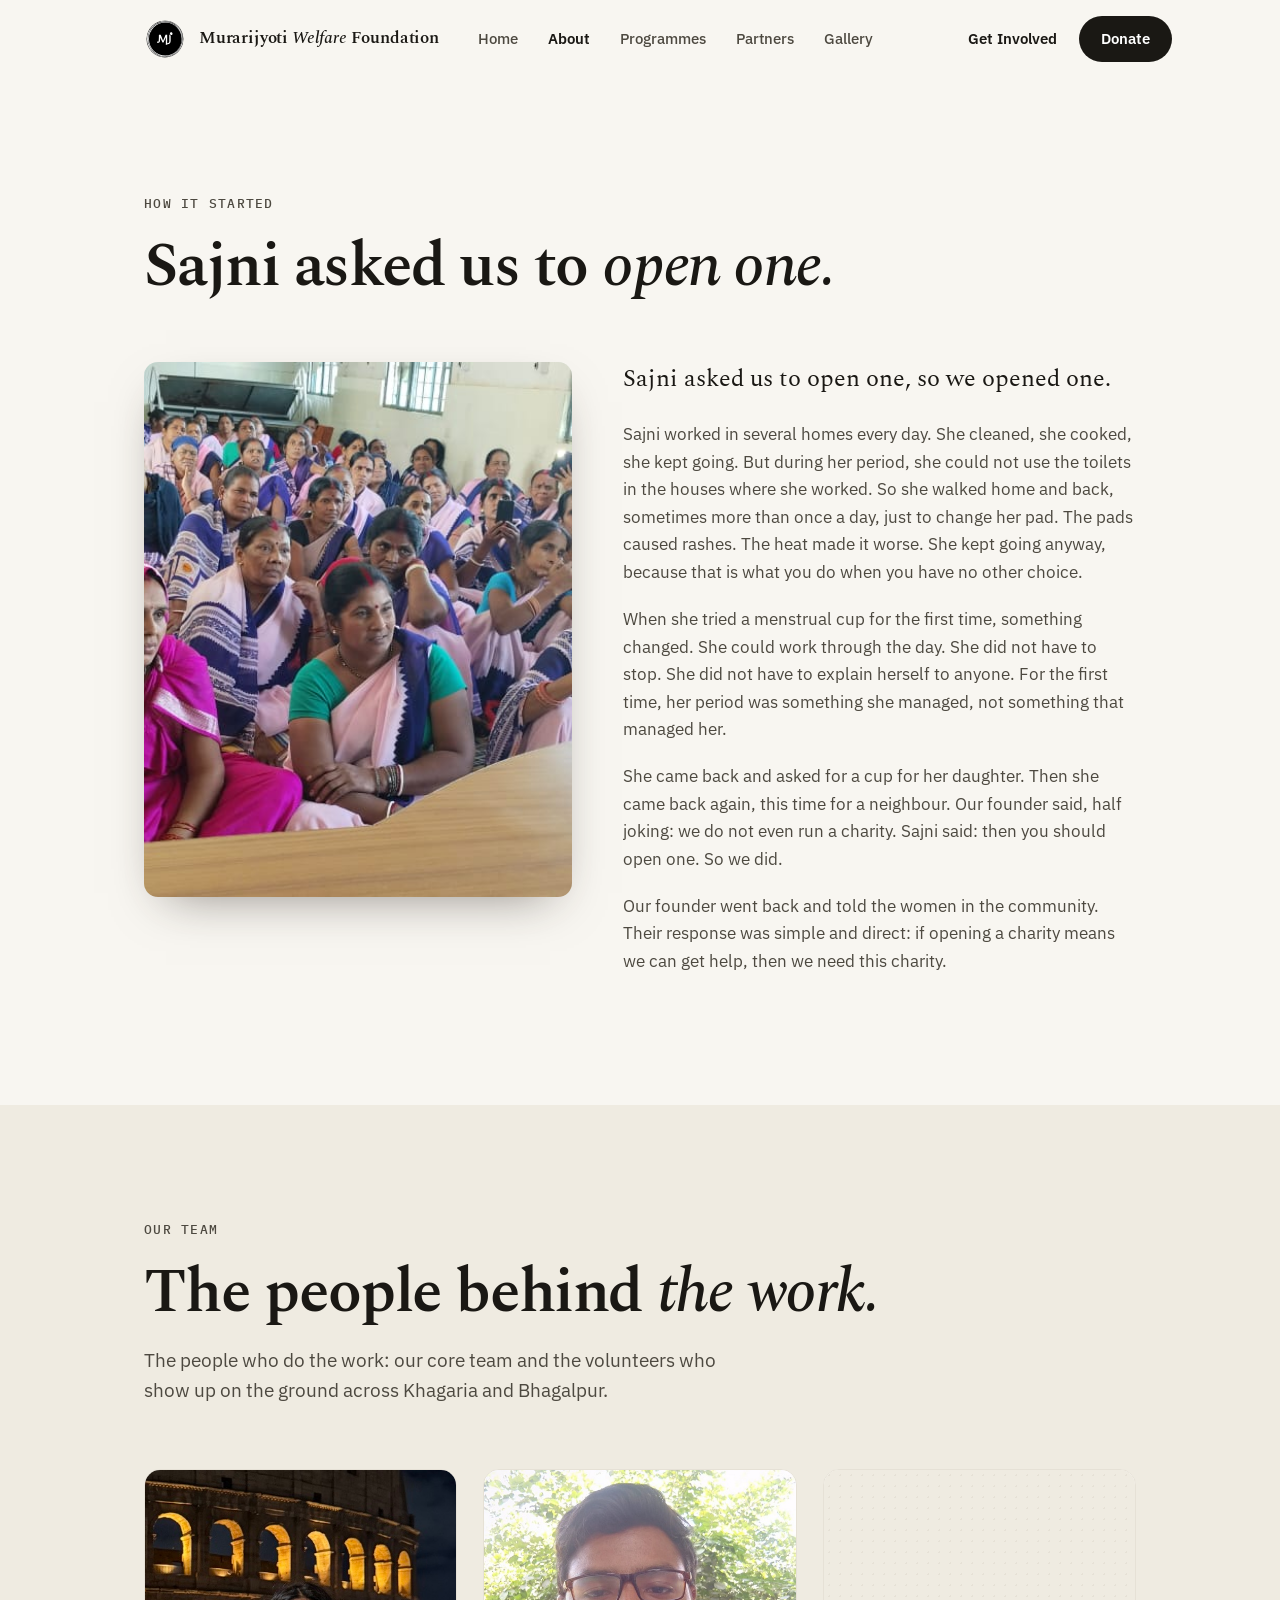
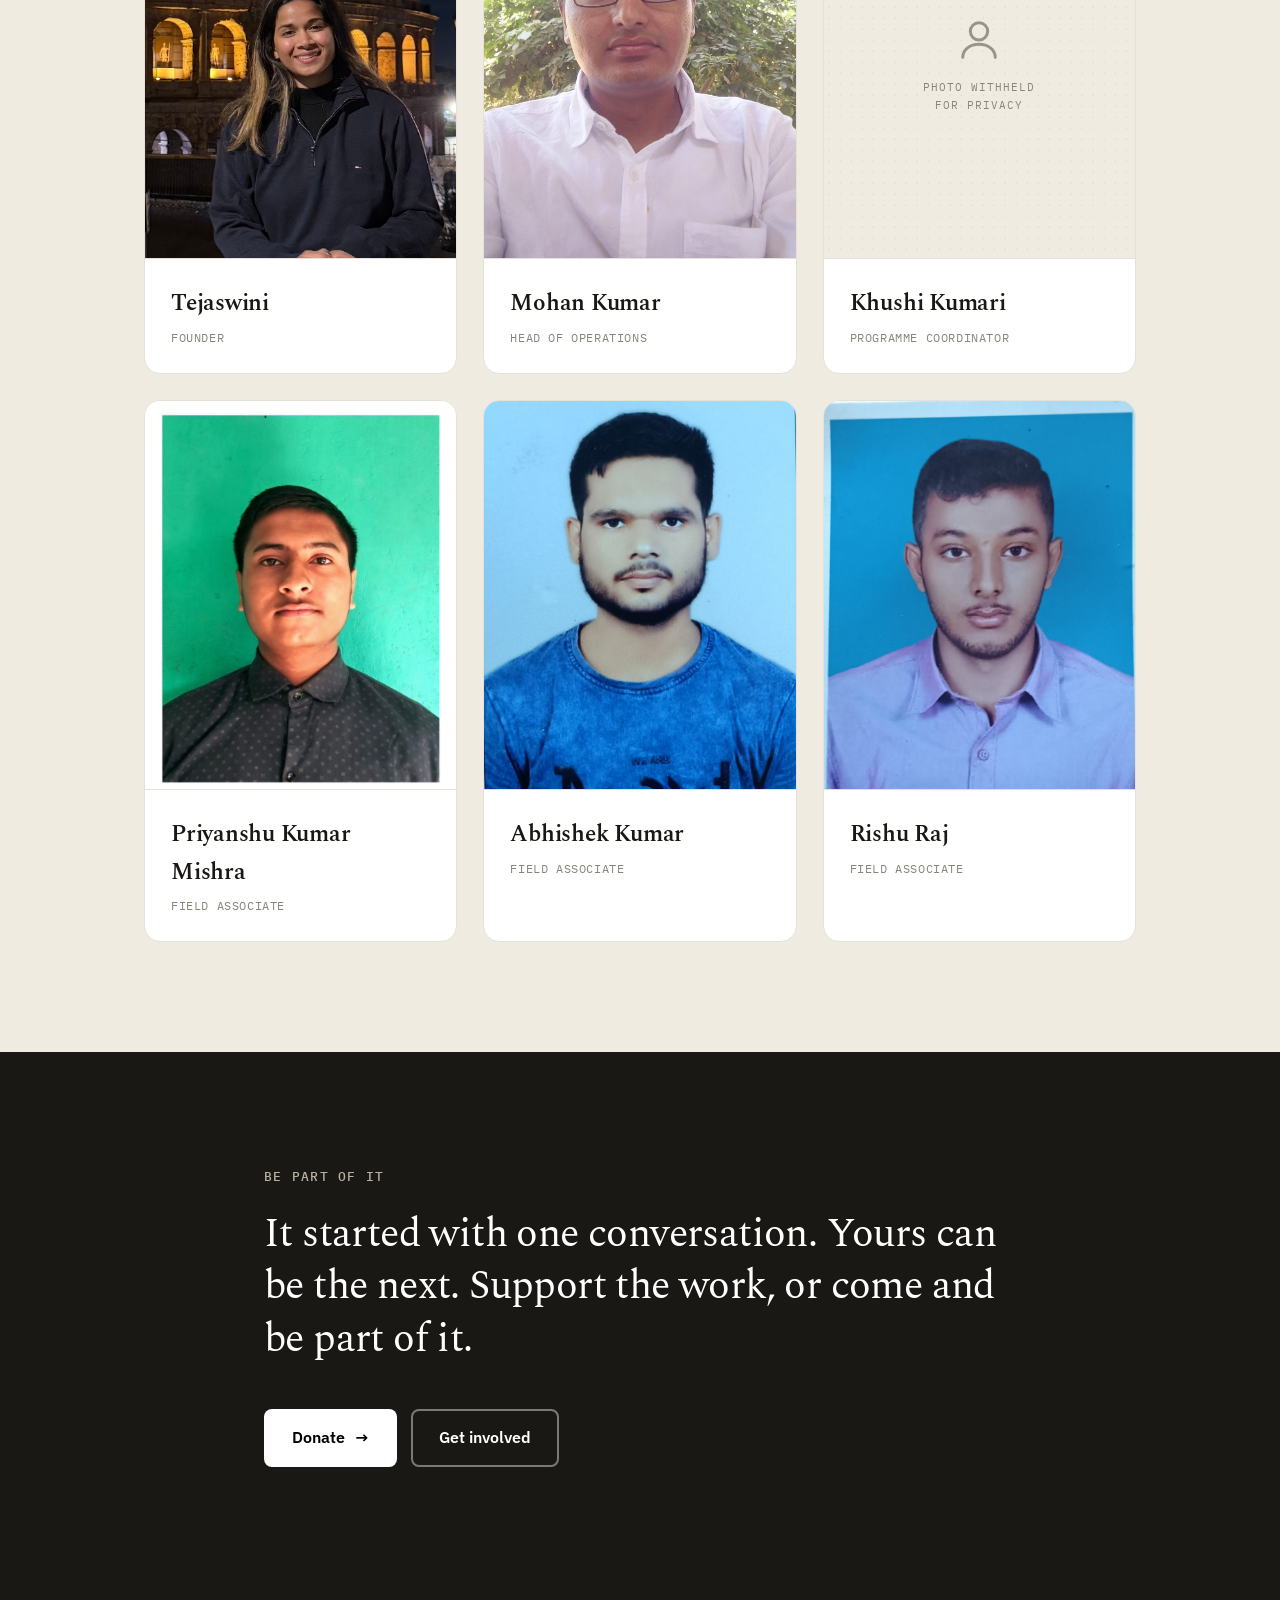
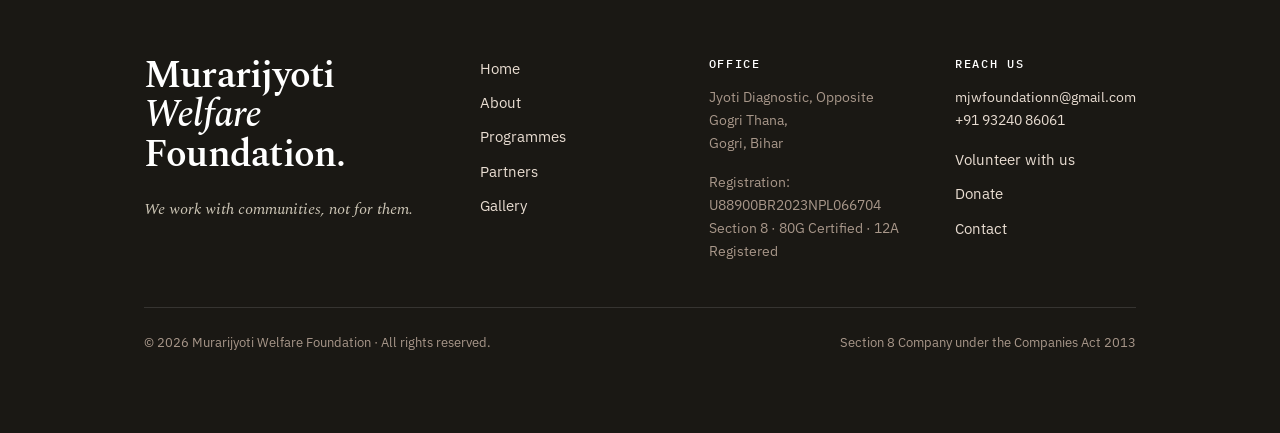
==== commit 1f9349df: "Remove 'What we do' impact cards section from About page Deleted the four-programme joinpill section" ====
--- a/about.html
+++ b/about.html
@@ -73,39 +73,6 @@
         <p>She came back and asked for a cup for her daughter. Then she came back again, this time for a neighbour. Our founder said, half joking: we do not even run a charity. Sajni said: then you should open one. So we did.</p>
         <p>Our founder went back and told the women in the community. Their response was simple and direct: if opening a charity means we can get help, then we need this charity.</p>
       </div>
-    </div>
-  </div>
-</section>
-
-<!-- ============ WHAT WE DO ============ -->
-<section class="section" data-screen-label="What we do">
-  <div class="wrap">
-    <div class="sectionhead reveal">
-      <p class="smark"><span class="smark__no">§ 02</span> What we do</p>
-      <h2 class="dhead">Four programmes, <em>one belief.</em></h2>
-      <p class="dhead__lede">We run four programmes across Khagaria and Bhagalpur. Each came from listening to what the community actually needed, not from deciding what was good for them.</p>
-    </div>
-    <div class="joinrow reveal">
-      <a class="joinpill" href="programs.html#menstrual">
-        <span class="joinpill__name">Menstrual Health &amp; Cup Distribution</span>
-        <span class="joinpill__meta">1200+ women · 500 cups</span>
-        <span class="joinpill__arrow arrow">→</span>
-      </a>
-      <a class="joinpill" href="programs.html#cervical">
-        <span class="joinpill__name">Cervical Cancer Prevention</span>
-        <span class="joinpill__meta">2 research phases · UK &amp; India</span>
-        <span class="joinpill__arrow arrow">→</span>
-      </a>
-      <a class="joinpill" href="programs.html#camps">
-        <span class="joinpill__name">Community Health Camps</span>
-        <span class="joinpill__meta">670 screenings · Every 3 months</span>
-        <span class="joinpill__arrow arrow">→</span>
-      </a>
-      <a class="joinpill" href="programs.html#school">
-        <span class="joinpill__name">School Education</span>
-        <span class="joinpill__meta">10+ schools · Boys &amp; girls together</span>
-        <span class="joinpill__arrow arrow">→</span>
-      </a>
     </div>
   </div>
 </section>
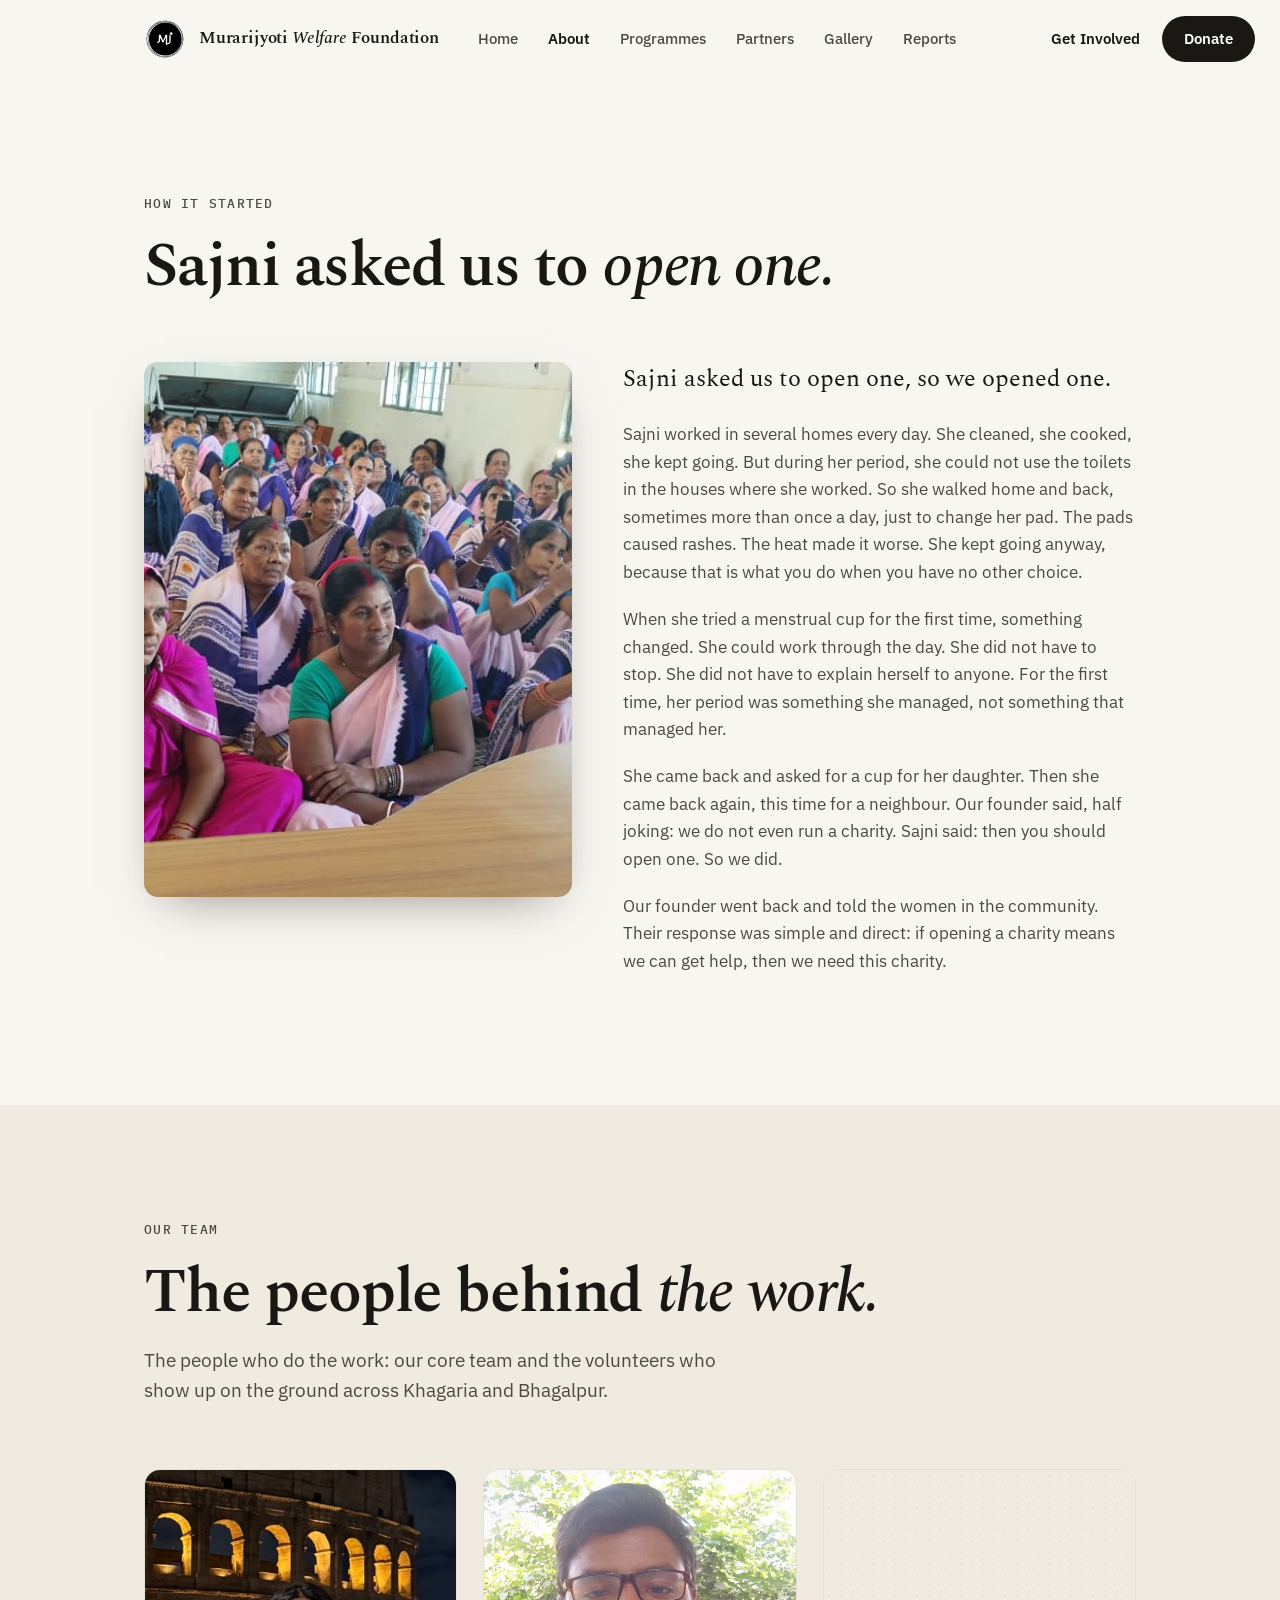
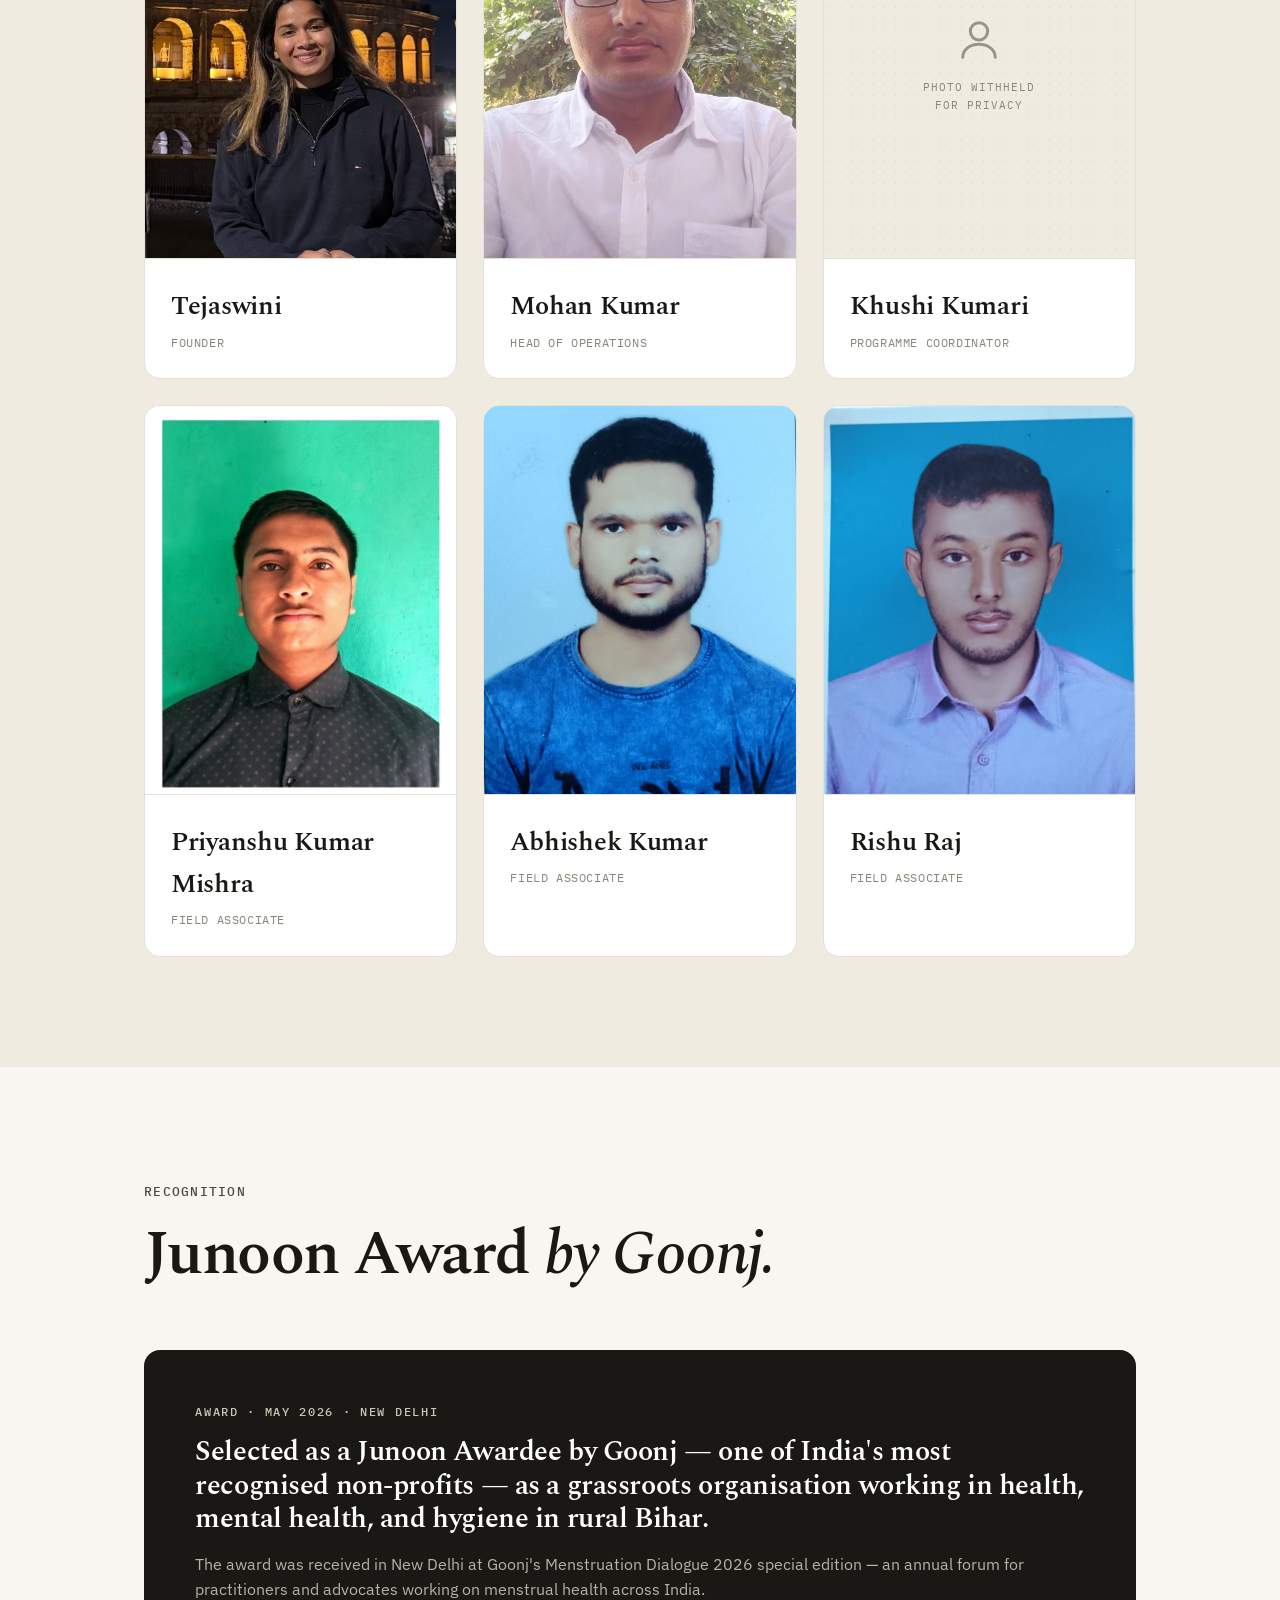
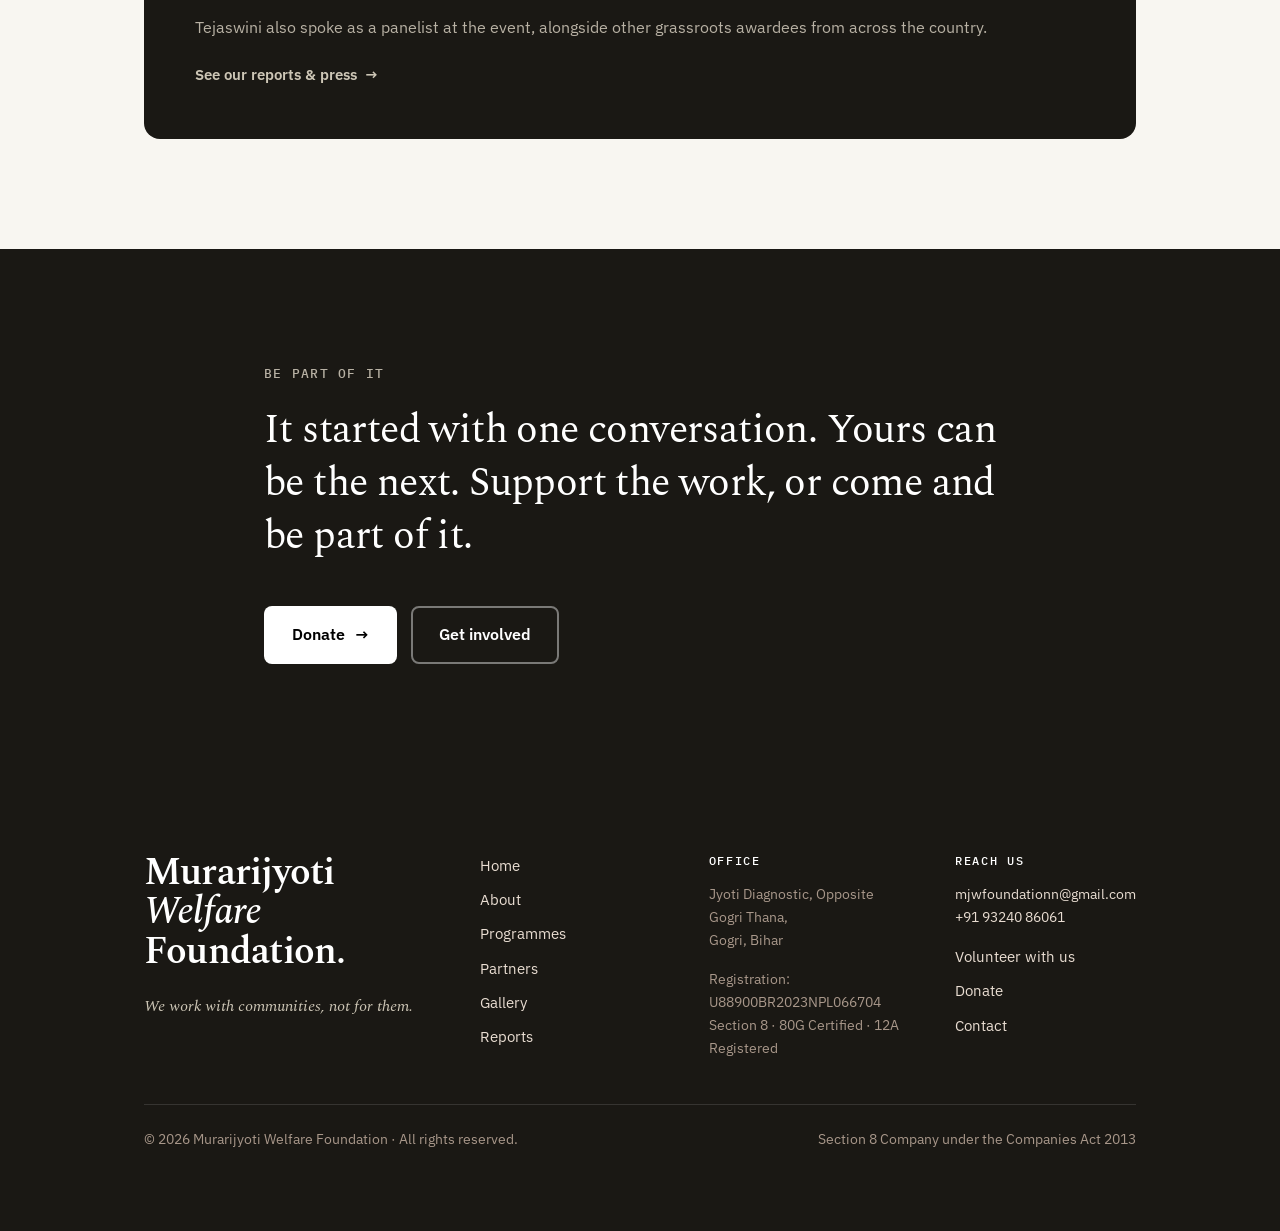
==== commit c7e67e41: "Add reports page, press strip, Junoon Award; update stats - New reports.html: 2026 Activity Report P" ====
--- a/about.html
+++ b/about.html
@@ -34,6 +34,7 @@
         <a href="programs.html">Programmes</a>
         <a href="partners.html">Partners</a>
         <a href="gallery.html">Gallery</a>
+        <a href="reports.html">Reports</a>
       </div>
       <div class="navactions">
         <a href="get-involved.html" class="nav__ghost">Get Involved</a>
@@ -49,6 +50,7 @@
       <a href="programs.html">Programmes</a>
       <a href="partners.html">Partners</a>
         <a href="gallery.html">Gallery</a>
+      <a href="reports.html">Reports</a>
       <a href="get-involved.html">Get Involved</a>
       <a href="donate.html">Donate</a>
     </div>
@@ -138,6 +140,27 @@
   </div>
 </section>
 
+<!-- ============ JUNOON AWARD ============ -->
+<section class="section" data-screen-label="Junoon Award">
+  <div class="wrap">
+    <div class="sectionhead reveal">
+      <p class="smark"><span class="smark__no">§ 03</span> Recognition</p>
+      <h2 class="dhead">Junoon Award <em>by Goonj.</em></h2>
+    </div>
+    <div class="reveal" style="background:var(--ink);border-radius:16px;padding:clamp(32px,4vw,56px);display:grid;gap:clamp(24px,3.5vw,48px);grid-template-columns:1fr;align-items:start;">
+      <div style="display:grid;gap:clamp(20px,3vw,40px);grid-template-columns:1fr;" class="award-about-grid">
+        <div>
+          <p style="font-family:var(--mono);font-size:12px;letter-spacing:0.14em;text-transform:uppercase;color:var(--marigold);margin:0 0 14px;font-weight:500;">Award · May 2026 · New Delhi</p>
+          <p style="font-family:var(--serif);font-weight:600;color:#fff;font-size:clamp(20px,2.4vw,28px);line-height:1.2;letter-spacing:-0.015em;margin:0 0 16px;">Selected as a Junoon Awardee by Goonj — one of India's most recognised non-profits — as a grassroots organisation working in health, mental health, and hygiene in rural Bihar.</p>
+          <p style="color:#B8B1A4;font-size:var(--fs-card-body);line-height:1.6;margin:0 0 12px;">The award was received in New Delhi at Goonj's Menstruation Dialogue 2026 special edition — an annual forum for practitioners and advocates working on menstrual health across India.</p>
+          <p style="color:#B8B1A4;font-size:var(--fs-card-body);line-height:1.6;margin:0 0 20px;">Tejaswini also spoke as a panelist at the event, alongside other grassroots awardees from across the country.</p>
+          <a href="reports.html" style="display:inline-flex;align-items:center;gap:8px;font-weight:600;font-size:15px;color:var(--marigold);">See our reports &amp; press <span class="arrow">→</span></a>
+        </div>
+      </div>
+    </div>
+  </div>
+</section>
+
 <!-- ============ CLOSING CTA ============ -->
 <section class="section section--cta" data-screen-label="Closing CTA">
   <div class="wrap ctaband reveal">
@@ -167,6 +190,7 @@
           <a href="programs.html">Programmes</a>
           <a href="partners.html">Partners</a>
           <a href="gallery.html">Gallery</a>
+          <a href="reports.html">Reports</a>
         </nav>
       </div>
       <div>
--- a/styles.css
+++ b/styles.css
@@ -28,6 +28,19 @@
   --serif: 'Spectral', Georgia, 'Times New Roman', serif;
   --sans: 'IBM Plex Sans', system-ui, sans-serif;
   --mono: 'IBM Plex Mono', ui-monospace, monospace;
+
+  /* ---- shared type scale: keeps every card title / card body /
+     micro-label / footer caption at one consistent size site-wide
+     instead of drifting +/-1-4px per component ---- */
+  --fs-card-title: clamp(21px, 2.4vw, 26px);   /* h3-level card/block titles */
+  --fs-card-body: 16px;                         /* card / block description copy */
+  --fs-label: 12.5px;                           /* mono micro-labels, kickers, eyebrows */
+  --fs-caption: 13.5px;                         /* footer fine print */
+
+  /* ---- shared spacing rhythm: same gap below a card's kicker/label,
+     and same gap below a card's title, everywhere ---- */
+  --gap-label: 18px;   /* kicker/label -> title */
+  --gap-title: 12px;   /* title -> body copy */
 }
 
 * { box-sizing: border-box; }
@@ -72,7 +85,7 @@
 
 .eyebrow {
   font-family: var(--mono);
-  font-size: 12.5px;
+  font-size: var(--fs-label);
   letter-spacing: 0.16em;
   text-transform: uppercase;
   color: var(--red);
@@ -194,8 +207,8 @@
 .footer__brand .brand__name { color: #fff; }
 .footer__statement { font-family: var(--serif); font-size: 17px; line-height: 1.5; color: #E9DDD2; max-width: 38ch; }
 .footer__navlist { display: flex; flex-direction: column; gap: 10px; }
-.footer__reg { font-size: 13.5px; line-height: 1.7; color: #A8978A; }
-.footer__bottom { margin-top: 44px; padding-top: 24px; border-top: 1px solid rgba(255,255,255,0.12); display: flex; flex-wrap: wrap; gap: 8px 20px; justify-content: space-between; font-size: 13px; color: #A8978A; }
+.footer__reg { font-size: var(--fs-caption); line-height: 1.7; color: #A8978A; }
+.footer__bottom { margin-top: 44px; padding-top: 24px; border-top: 1px solid rgba(255,255,255,0.12); display: flex; flex-wrap: wrap; gap: 8px 20px; justify-content: space-between; font-size: var(--fs-caption); color: #A8978A; }
 
 @media (min-width: 720px) {
   .footer__grid { grid-template-columns: 1.4fr 1fr 1fr; gap: 48px; }
@@ -232,8 +245,8 @@
 /* ---------- home: programme cards ---------- */
 .proggrid { display: grid; gap: clamp(28px,4vw,44px); grid-template-columns: 1fr; }
 @media (min-width: 720px) { .proggrid { grid-template-columns: 1fr 1fr; } }
-.progcard h3 { font-size: clamp(20px,2.4vw,25px); margin-bottom: 12px; }
-.progcard p { color: var(--body); }
+.progcard h3 { font-size: var(--fs-card-title); margin-bottom: var(--gap-title); }
+.progcard p { color: var(--body); font-size: var(--fs-card-body); }
 
 .cardlink {
   display: inline-flex; align-items: center; gap: 8px;
@@ -274,21 +287,21 @@
 .tier:hover { background: var(--green-wash); }
 .tier__amt { font-family: var(--serif); font-weight: 700; font-size: clamp(28px, 3.4vw, 38px); color: var(--ink); line-height: 1; letter-spacing: -0.02em; }
 .tier__amt span { font-size: 0.6em; color: var(--muted); font-weight: 500; }
-.tier__what { color: var(--body); font-size: 15.5px; line-height: 1.5; }
-.tier__tag { font-family: var(--mono); font-size: 11px; letter-spacing: 0.12em; text-transform: uppercase; color: var(--red); font-weight: 500; }
+.tier__what { color: var(--body); font-size: var(--fs-card-body); line-height: 1.5; }
+.tier__tag { font-family: var(--mono); font-size: var(--fs-label); letter-spacing: 0.12em; text-transform: uppercase; color: var(--red); font-weight: 500; }
 
 /* ---------- donate: how to give ---------- */
 .givegrid { display: grid; gap: clamp(20px, 3vw, 28px); grid-template-columns: 1fr; align-items: start; }
 @media (min-width: 820px) { .givegrid { grid-template-columns: 1.3fr 1fr; } }
 .card { background: #fff; border: 1px solid var(--line); border-radius: 16px; padding: clamp(26px, 3.4vw, 40px); }
 .card--ink { background: var(--ink); color: #D8D3C8; border-color: transparent; }
-.card h3 { font-size: clamp(20px, 2.4vw, 26px); margin-bottom: 6px; }
+.card h3 { font-size: var(--fs-card-title); margin-bottom: var(--gap-title); }
 .card--ink h3 { color: #fff; }
-.card__kicker { font-family: var(--mono); font-size: 11.5px; letter-spacing: 0.14em; text-transform: uppercase; color: var(--red); margin-bottom: 18px; font-weight: 500; }
+.card__kicker { font-family: var(--mono); font-size: var(--fs-label); letter-spacing: 0.14em; text-transform: uppercase; color: var(--red); margin-bottom: var(--gap-label); font-weight: 500; }
 
 .detail { display: flex; justify-content: space-between; align-items: center; gap: 16px; padding: 14px 0; border-top: 1px solid var(--line); }
 .detail:first-of-type { border-top: 0; }
-.detail__k { font-size: 13px; color: var(--muted); font-family: var(--mono); letter-spacing: 0.04em; text-transform: uppercase; flex: none; }
+.detail__k { font-size: var(--fs-label); color: var(--muted); font-family: var(--mono); letter-spacing: 0.04em; text-transform: uppercase; flex: none; }
 .detail__v { font-weight: 600; color: var(--ink); font-size: 16px; text-align: right; font-variant-numeric: tabular-nums; word-break: break-word; }
 .copybtn { font-family: var(--mono); font-size: 11px; letter-spacing: 0.08em; text-transform: uppercase; color: var(--red); background: var(--green-wash); border: 0; border-radius: 6px; padding: 6px 10px; cursor: pointer; flex: none; transition: background .15s, color .15s; }
 .copybtn:hover { background: var(--red); color: #fff; }
@@ -300,10 +313,10 @@
 /* ---------- two-column prose (tax / transparency) ---------- */
 .twocol { display: grid; gap: clamp(28px, 4vw, 56px); grid-template-columns: 1fr; }
 @media (min-width: 820px) { .twocol { grid-template-columns: 1fr 1fr; } }
-.note { font-size: 15.5px; color: var(--body); }
-.note h3 { font-size: clamp(19px, 2.2vw, 24px); margin-bottom: 14px; }
+.note { font-size: var(--fs-card-body); color: var(--body); }
+.note h3 { font-size: var(--fs-card-title); margin-bottom: var(--gap-title); }
 .badgerow { display: flex; flex-wrap: wrap; gap: 10px; margin-top: 20px; }
-.badge80 { font-family: var(--mono); font-size: 12px; letter-spacing: 0.06em; color: var(--ink); border: 1px solid var(--line); border-radius: 999px; padding: 8px 15px; background: #fff; }
+.badge80 { font-family: var(--mono); font-size: var(--fs-label); letter-spacing: 0.06em; color: var(--ink); border: 1px solid var(--line); border-radius: 999px; padding: 8px 15px; background: #fff; }
 
 /* ---------- donate hero (photo band) ---------- */
 .dhero { position: relative; display: flex; align-items: flex-end; overflow: hidden;
@@ -430,7 +443,7 @@
 
 /* ---------- section head: § marks + display heading ---------- */
 .sectionhead { max-width: 760px; margin-bottom: clamp(40px, 5vw, 64px); }
-.smark { display: inline-flex; align-items: center; gap: 12px; font-family: var(--mono); font-size: 12.5px; letter-spacing: 0.1em; text-transform: uppercase; color: var(--body); margin: 0 0 22px; font-weight: 500; }
+.smark { display: inline-flex; align-items: center; gap: 12px; font-family: var(--mono); font-size: var(--fs-label); letter-spacing: 0.1em; text-transform: uppercase; color: var(--body); margin: 0 0 22px; font-weight: 500; }
 .smark__no { display: none; }
 .dhead { font-family: var(--serif); font-weight: 600; color: var(--ink); font-size: clamp(34px, 5.4vw, 62px); line-height: 1.02; letter-spacing: -0.025em; margin: 0; }
 .dhead em { font-style: italic; font-weight: 500; }
@@ -451,9 +464,9 @@
 .focus__media img { transition: transform .5s ease; }
 .focus:hover .focus__media img { transform: scale(1.04); }
 .focus__body { padding: clamp(24px,2.8vw,34px); display: flex; flex-direction: column; flex: 1; }
-.focus__cat { font-family: var(--mono); font-size: 11.5px; letter-spacing: 0.1em; text-transform: uppercase; color: var(--body); margin-bottom: 14px; font-weight: 500; }
-.focus__title { font-size: clamp(21px,2.5vw,27px); margin-bottom: 13px; }
-.focus__desc { color: var(--body); font-size: 16px; margin-bottom: 18px; }
+.focus__cat { font-family: var(--mono); font-size: var(--fs-label); letter-spacing: 0.1em; text-transform: uppercase; color: var(--body); margin-bottom: var(--gap-label); font-weight: 500; }
+.focus__title { font-size: var(--fs-card-title); margin-bottom: var(--gap-title); }
+.focus__desc { color: var(--body); font-size: var(--fs-card-body); margin-bottom: 18px; }
 .focus__metrics { font-family: var(--mono); font-size: 13px; letter-spacing: 0.02em; color: var(--ink); font-weight: 500; padding-top: 16px; border-top: 1px solid var(--line); margin: auto 0 16px; }
 .focus .cardlink { margin-top: 0; }
 
@@ -462,9 +475,9 @@
 @media (min-width: 820px) { .vma { grid-template-columns: repeat(3, 1fr); } }
 .vmacard { background: var(--white); border: 1px solid var(--line); border-radius: 16px; padding: clamp(28px,3.2vw,40px); display: flex; flex-direction: column; transition: transform .3s ease, box-shadow .3s ease; }
 .vmacard:hover { transform: translateY(-4px); box-shadow: 0 28px 60px -34px rgba(28,26,21,0.45); }
-.vmacard__no { font-family: var(--mono); font-size: 13px; letter-spacing: 0.1em; color: var(--muted); margin-bottom: 24px; }
-.vmacard__title { font-size: clamp(24px,2.8vw,30px); margin-bottom: 16px; }
-.vmacard__text { color: var(--body); font-size: 16.5px; margin: 0; }
+.vmacard__no { font-family: var(--mono); font-size: var(--fs-label); letter-spacing: 0.1em; color: var(--muted); margin-bottom: var(--gap-label); }
+.vmacard__title { font-size: var(--fs-card-title); margin-bottom: var(--gap-title); }
+.vmacard__text { color: var(--body); font-size: var(--fs-card-body); margin: 0; }
 
 /* ---------- voices / testimonial ---------- */
 .voice .voice__fig { margin: 0; max-width: 920px; }
@@ -533,17 +546,17 @@
 @media (min-width: 1000px) { .waysgrid { grid-template-columns: repeat(3, 1fr); } }
 .way { background: var(--white); border: 1px solid var(--line); border-radius: 16px; padding: clamp(26px,3vw,38px); display: flex; flex-direction: column; transition: transform .3s ease, box-shadow .3s ease, border-color .3s ease; }
 .way:hover { transform: translateY(-4px); box-shadow: 0 28px 60px -34px rgba(28,26,21,0.45); border-color: #D9D3C6; }
-.way__no { font-family: var(--mono); font-size: 12.5px; letter-spacing: 0.1em; color: var(--muted); margin-bottom: 22px; }
-.way__title { font-size: clamp(21px,2.4vw,26px); margin-bottom: 7px; }
+.way__no { font-family: var(--mono); font-size: var(--fs-label); letter-spacing: 0.1em; color: var(--muted); margin-bottom: var(--gap-label); }
+.way__title { font-size: var(--fs-card-title); margin-bottom: var(--gap-title); }
 .way__kicker { font-family: var(--serif); font-style: italic; color: var(--body); font-size: 16px; margin: 0 0 14px; }
-.way__desc { color: var(--body); font-size: 15.5px; margin-bottom: 20px; }
+.way__desc { color: var(--body); font-size: var(--fs-card-body); margin-bottom: 20px; }
 .way .cardlink { margin-top: auto; font-size: 14px; }
 
 /* ---------- get involved: programme join pills ---------- */
 .joinrow { display: grid; gap: 1px; background: var(--line); border: 1px solid var(--line); border-radius: 16px; overflow: hidden; }
 .joinpill { display: grid; grid-template-columns: 1fr auto; align-items: center; gap: 8px 16px; background: var(--white); padding: clamp(22px,2.6vw,30px) clamp(22px,2.8vw,34px); transition: background .18s ease; }
 .joinpill:hover { background: var(--green-wash); }
-.joinpill__name { font-family: var(--serif); font-weight: 600; color: var(--ink); font-size: clamp(19px,2.3vw,25px); letter-spacing: -0.01em; }
+.joinpill__name { font-family: var(--serif); font-weight: 600; color: var(--ink); font-size: var(--fs-card-title); letter-spacing: -0.01em; }
 .joinpill__meta { grid-column: 1; font-family: var(--mono); font-size: 12.5px; letter-spacing: 0.04em; color: var(--muted); }
 .joinpill__arrow { grid-column: 2; grid-row: 1 / span 2; font-size: 22px; color: var(--ink); transition: transform .18s ease; }
 .joinpill:hover .joinpill__arrow { transform: translateX(4px); }
@@ -561,7 +574,7 @@
 /* ---------- page sub-nav (anchor index) ---------- */
 .subnav { background: var(--paper); border-bottom: 1px solid var(--line); position: sticky; top: 0; z-index: 40; }
 .subnav__inner { display: flex; flex-wrap: wrap; gap: 4px 6px; padding-block: 14px; }
-.subnav a { font-family: var(--mono); font-size: 12.5px; letter-spacing: 0.06em; text-transform: uppercase; color: var(--body); padding: 8px 14px; border-radius: 999px; border: 1px solid transparent; transition: background .15s, color .15s, border-color .15s; white-space: nowrap; }
+.subnav a { font-family: var(--mono); font-size: var(--fs-label); letter-spacing: 0.06em; text-transform: uppercase; color: var(--body); padding: 8px 14px; border-radius: 999px; border: 1px solid transparent; transition: background .15s, color .15s, border-color .15s; white-space: nowrap; }
 .subnav a:hover { background: rgba(28,26,21,0.06); color: var(--ink); border-color: var(--line); }
 .subnav__num { color: var(--muted); margin-right: 7px; }
 
@@ -577,19 +590,19 @@
 .prog__media { position: relative; }
 @media (min-width: 900px) { .prog__media { position: sticky; top: 100px; } }
 .prog__media .ph { aspect-ratio: 4 / 5; }
-.prog__eyebrow { display: inline-flex; align-items: center; gap: 12px; font-family: var(--mono); font-size: 12.5px; letter-spacing: 0.1em; text-transform: uppercase; color: var(--body); margin: 0 0 18px; font-weight: 500; }
+.prog__eyebrow { display: inline-flex; align-items: center; gap: 12px; font-family: var(--mono); font-size: var(--fs-label); letter-spacing: 0.1em; text-transform: uppercase; color: var(--body); margin: 0 0 var(--gap-label); font-weight: 500; }
 .prog__eyebrow b { display: none; }
 .prog__title { font-family: var(--serif); font-weight: 600; color: var(--ink); font-size: clamp(28px, 3.8vw, 44px); line-height: 1.05; letter-spacing: -0.02em; margin: 0 0 20px; }
 .prog__title em { font-style: italic; font-weight: 500; }
 .prog__lead { font-family: var(--serif); font-size: clamp(18px, 2.1vw, 23px); line-height: 1.45; color: var(--ink); margin: 0 0 22px; }
-.prog__body p { color: var(--body); font-size: 16.5px; margin: 0 0 1.1em; }
+.prog__body p { color: var(--body); font-size: var(--fs-card-body); margin: 0 0 1.1em; }
 .prog__body strong { font-family: var(--serif); font-weight: 600; color: var(--red); }
 
 /* inline stat pair under a programme */
 .progstats { display: flex; flex-wrap: wrap; gap: clamp(24px, 4vw, 48px); margin-top: 28px; padding-top: 24px; border-top: 1px solid var(--line); }
 .prog--cream .progstats { border-top-color: rgba(28,26,21,0.14); }
 .progstat__num { font-family: var(--serif); font-weight: 700; color: var(--ink); font-size: clamp(32px, 4vw, 46px); line-height: 1; letter-spacing: -0.02em; margin: 0; font-variant-numeric: tabular-nums; }
-.progstat__lab { font-family: var(--mono); font-size: 12px; letter-spacing: 0.04em; color: var(--muted); margin: 8px 0 0; text-transform: uppercase; max-width: 22ch; }
+.progstat__lab { font-family: var(--mono); font-size: var(--fs-label); letter-spacing: 0.04em; color: var(--muted); margin: 8px 0 0; text-transform: uppercase; max-width: 22ch; }
 
 /* a quiet pull-fact box inside prog body */
 .factline { font-family: var(--serif); font-style: italic; color: var(--ink); font-size: clamp(17px, 2vw, 20px); line-height: 1.5; border-left: 2px solid var(--ink); padding: 4px 0 4px 20px; margin: 24px 0; }
@@ -628,7 +641,7 @@
 .tmember__private svg { width: 52px; height: 52px; color: var(--muted); opacity: 0.85; }
 .tmember__private-line { font-family: var(--mono); font-size: 11px; line-height: 1.6; letter-spacing: 0.09em; text-transform: uppercase; color: var(--muted); }
 .tmember__body { padding: clamp(18px,2.1vw,26px); display: flex; flex-direction: column; gap: 5px; }
-.tmember__name { font-family: var(--serif); font-weight: 600; color: var(--ink); font-size: clamp(18px,2vw,23px); letter-spacing: -0.01em; }
+.tmember__name { font-family: var(--serif); font-weight: 600; color: var(--ink); font-size: var(--fs-card-title); letter-spacing: -0.01em; }
 .tmember__role { font-family: var(--mono); font-size: 12px; letter-spacing: 0.05em; text-transform: uppercase; color: var(--muted); }
 
 /* ---------- partners list (editorial) ---------- */
@@ -636,24 +649,24 @@
 @media (min-width: 760px) { .partnerlist { grid-template-columns: 1fr 1fr; } }
 .partnercard { background: var(--white); border: 1px solid var(--line); border-radius: 16px; padding: clamp(28px,3vw,40px); display: flex; flex-direction: column; transition: transform .3s ease, box-shadow .3s ease, border-color .3s ease; }
 .partnercard:hover { transform: translateY(-4px); box-shadow: 0 28px 60px -34px rgba(28,26,21,0.45); border-color: #D9D3C6; }
-.partnercard__no { font-family: var(--mono); font-size: 12.5px; letter-spacing: 0.1em; color: var(--muted); margin-bottom: 18px; }
-.partnercard__name { font-size: clamp(22px,2.6vw,28px); margin-bottom: 4px; }
+.partnercard__no { font-family: var(--mono); font-size: var(--fs-label); letter-spacing: 0.1em; color: var(--muted); margin-bottom: var(--gap-label); }
+.partnercard__name { font-size: var(--fs-card-title); margin-bottom: var(--gap-title); }
 .partnercard__loc { font-family: var(--mono); font-size: 12px; letter-spacing: 0.06em; text-transform: uppercase; color: var(--red); margin-bottom: 16px; }
-.partnercard__text { color: var(--body); font-size: 16px; margin: 0; }
+.partnercard__text { color: var(--body); font-size: var(--fs-card-body); margin: 0; }
 
 /* ---------- research timeline ---------- */
 .timeline { display: grid; gap: 1px; background: var(--line); border: 1px solid var(--line); border-radius: 16px; overflow: hidden; grid-template-columns: 1fr; }
 @media (min-width: 860px) { .timeline { grid-template-columns: repeat(3, 1fr); } }
 .tstep { background: var(--white); padding: clamp(28px,3vw,40px); display: flex; flex-direction: column; }
-.tstep__no { font-family: var(--mono); font-size: 12px; letter-spacing: 0.12em; text-transform: uppercase; color: var(--red); margin-bottom: 18px; font-weight: 500; }
-.tstep__title { font-size: clamp(20px,2.3vw,25px); margin-bottom: 12px; }
-.tstep__text { color: var(--body); font-size: 15.5px; margin: 0; }
+.tstep__no { font-family: var(--mono); font-size: var(--fs-label); letter-spacing: 0.12em; text-transform: uppercase; color: var(--red); margin-bottom: var(--gap-label); font-weight: 500; }
+.tstep__title { font-size: var(--fs-card-title); margin-bottom: var(--gap-title); }
+.tstep__text { color: var(--body); font-size: var(--fs-card-body); margin: 0; }
 
 /* ---------- contact ---------- */
 .contactgrid { display: grid; gap: clamp(18px,2.4vw,26px); grid-template-columns: 1fr; }
 @media (min-width: 760px) { .contactgrid { grid-template-columns: repeat(3, 1fr); } }
 .contactcard { background: var(--white); border: 1px solid var(--line); border-radius: 16px; padding: clamp(26px,3vw,38px); display: flex; flex-direction: column; }
-.contactcard__k { font-family: var(--mono); font-size: 11.5px; letter-spacing: 0.14em; text-transform: uppercase; color: var(--red); margin-bottom: 16px; font-weight: 500; }
+.contactcard__k { font-family: var(--mono); font-size: var(--fs-label); letter-spacing: 0.14em; text-transform: uppercase; color: var(--red); margin-bottom: var(--gap-label); font-weight: 500; }
 .contactcard__v { font-family: var(--serif); font-size: clamp(19px,2.2vw,23px); color: var(--ink); line-height: 1.35; margin: 0; word-break: break-word; }
 .contactcard__v a { color: var(--ink); border-bottom: 1px solid var(--line); padding-bottom: 2px; }
 .contactcard__v a:hover { border-color: var(--ink); }
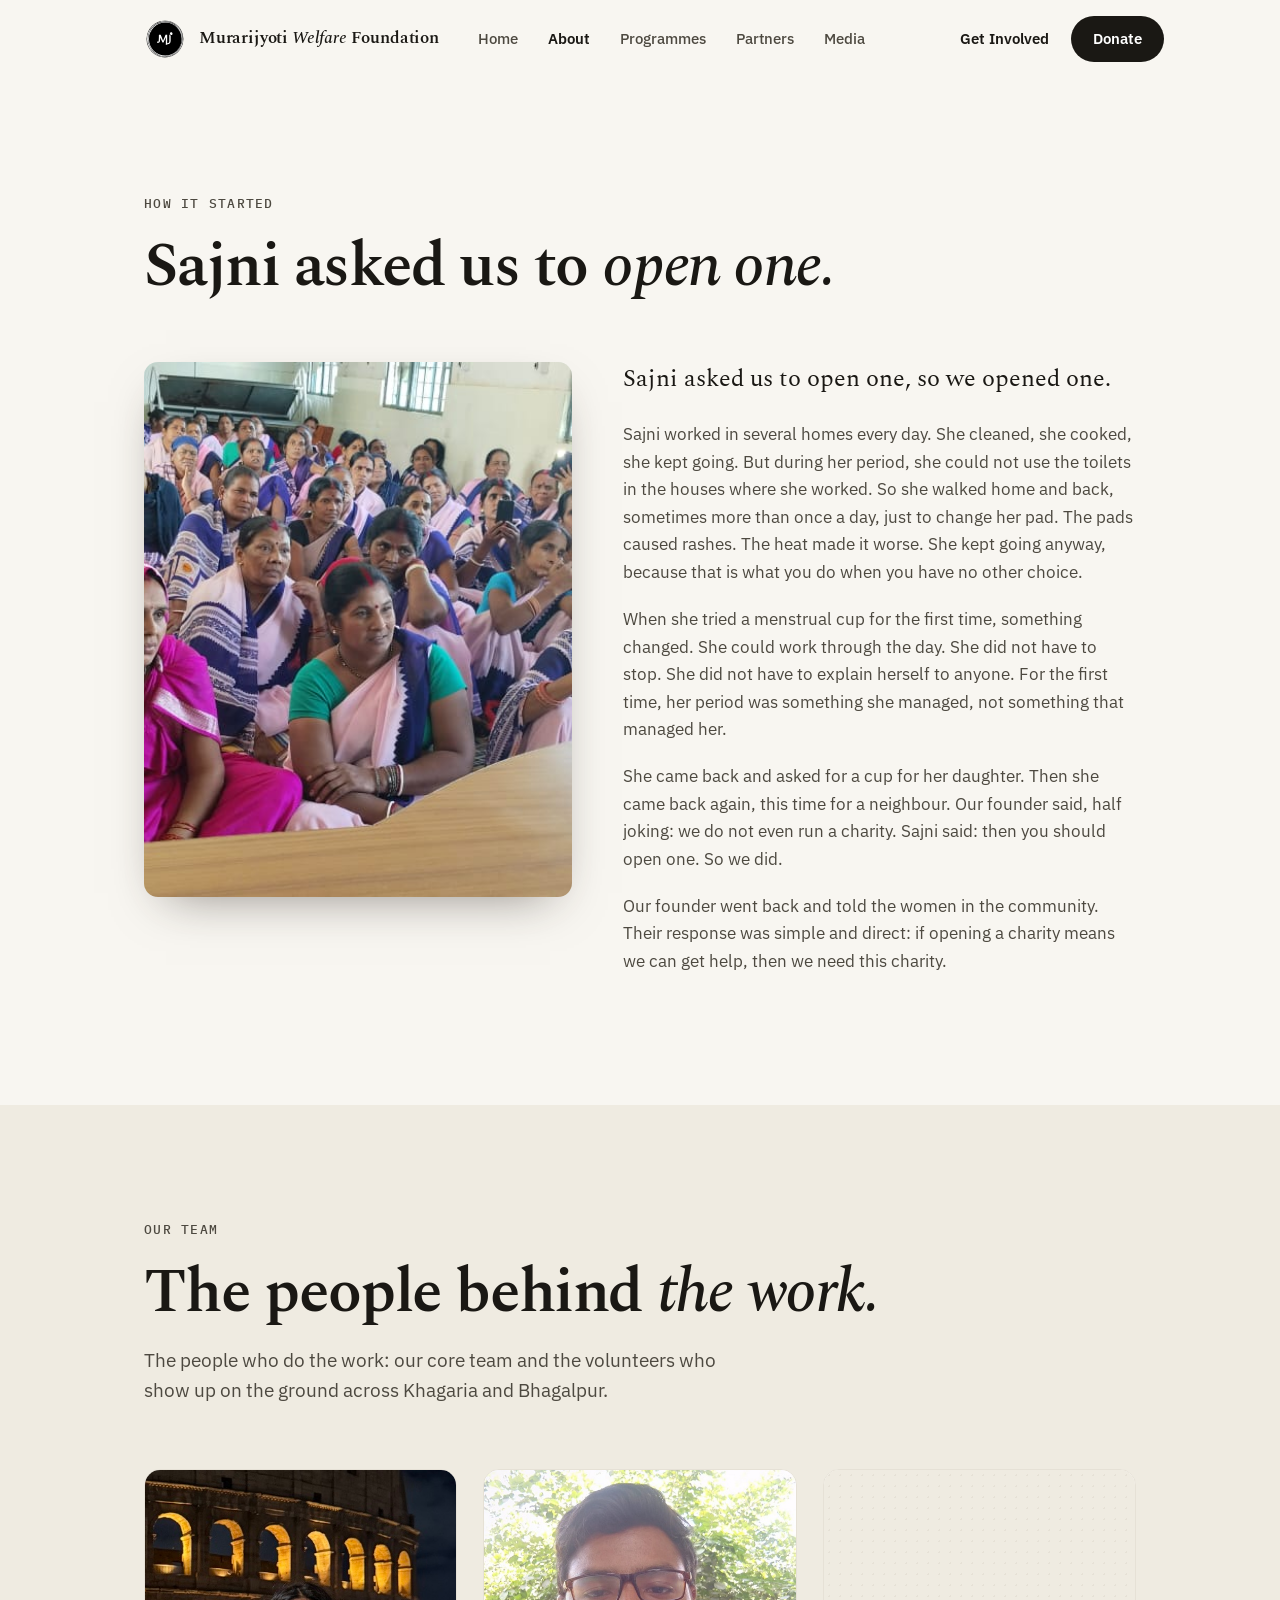
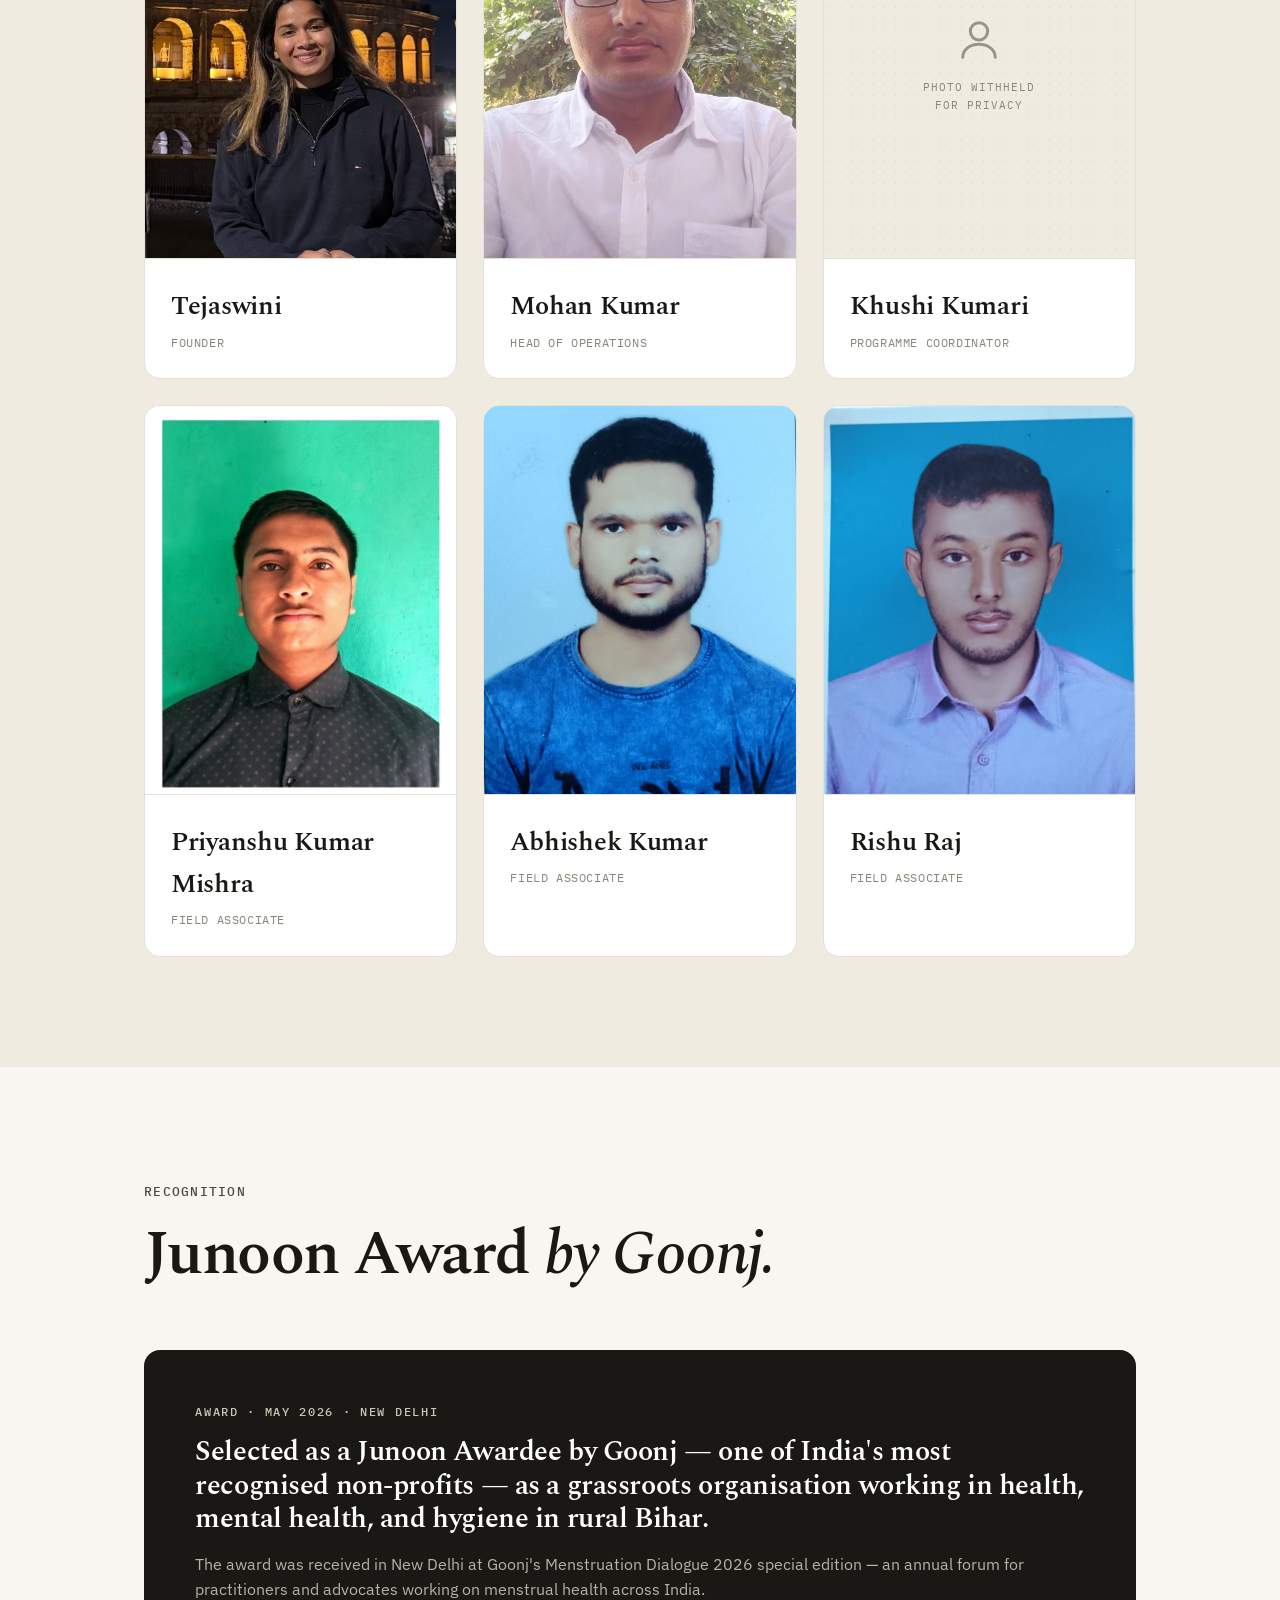
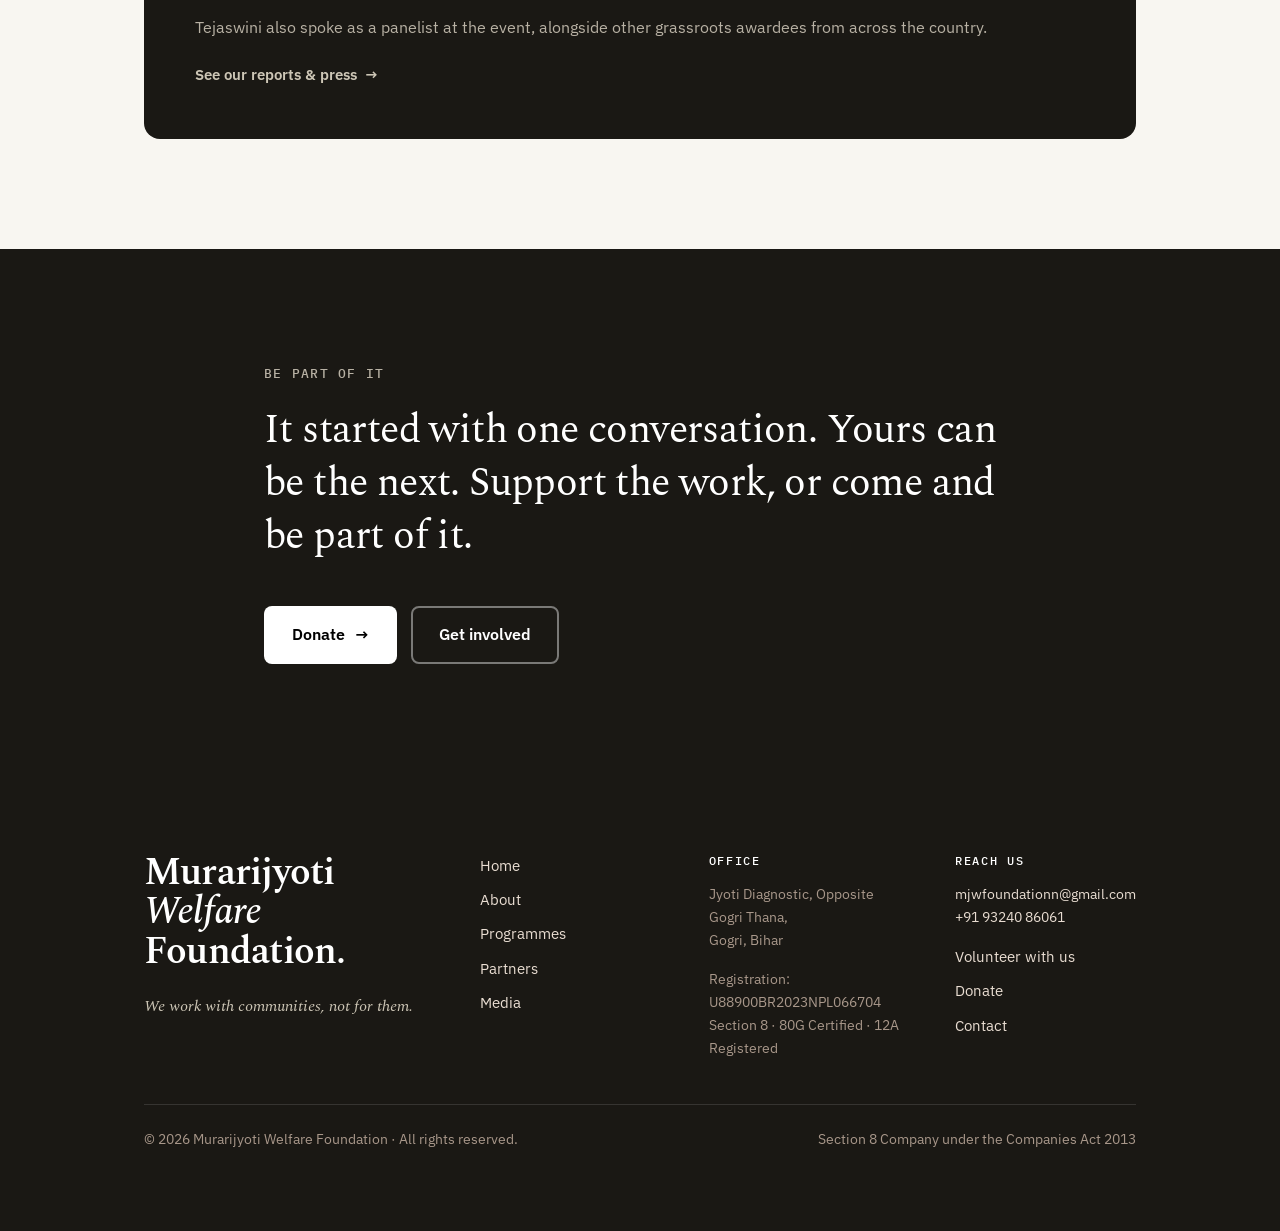
==== commit 1174ddef: "Merge gallery and reports into single Media page - reports.html is now the combined Media page: phot" ====
--- a/about.html
+++ b/about.html
@@ -33,8 +33,7 @@
         <a href="about.html" class="active">About</a>
         <a href="programs.html">Programmes</a>
         <a href="partners.html">Partners</a>
-        <a href="gallery.html">Gallery</a>
-        <a href="reports.html">Reports</a>
+        <a href="reports.html">Media</a>
       </div>
       <div class="navactions">
         <a href="get-involved.html" class="nav__ghost">Get Involved</a>
@@ -49,8 +48,7 @@
       <a href="about.html">About</a>
       <a href="programs.html">Programmes</a>
       <a href="partners.html">Partners</a>
-        <a href="gallery.html">Gallery</a>
-      <a href="reports.html">Reports</a>
+        <a href="reports.html">Media</a>
       <a href="get-involved.html">Get Involved</a>
       <a href="donate.html">Donate</a>
     </div>
@@ -189,8 +187,7 @@
           <a href="about.html">About</a>
           <a href="programs.html">Programmes</a>
           <a href="partners.html">Partners</a>
-          <a href="gallery.html">Gallery</a>
-          <a href="reports.html">Reports</a>
+          <a href="reports.html">Media</a>
         </nav>
       </div>
       <div>
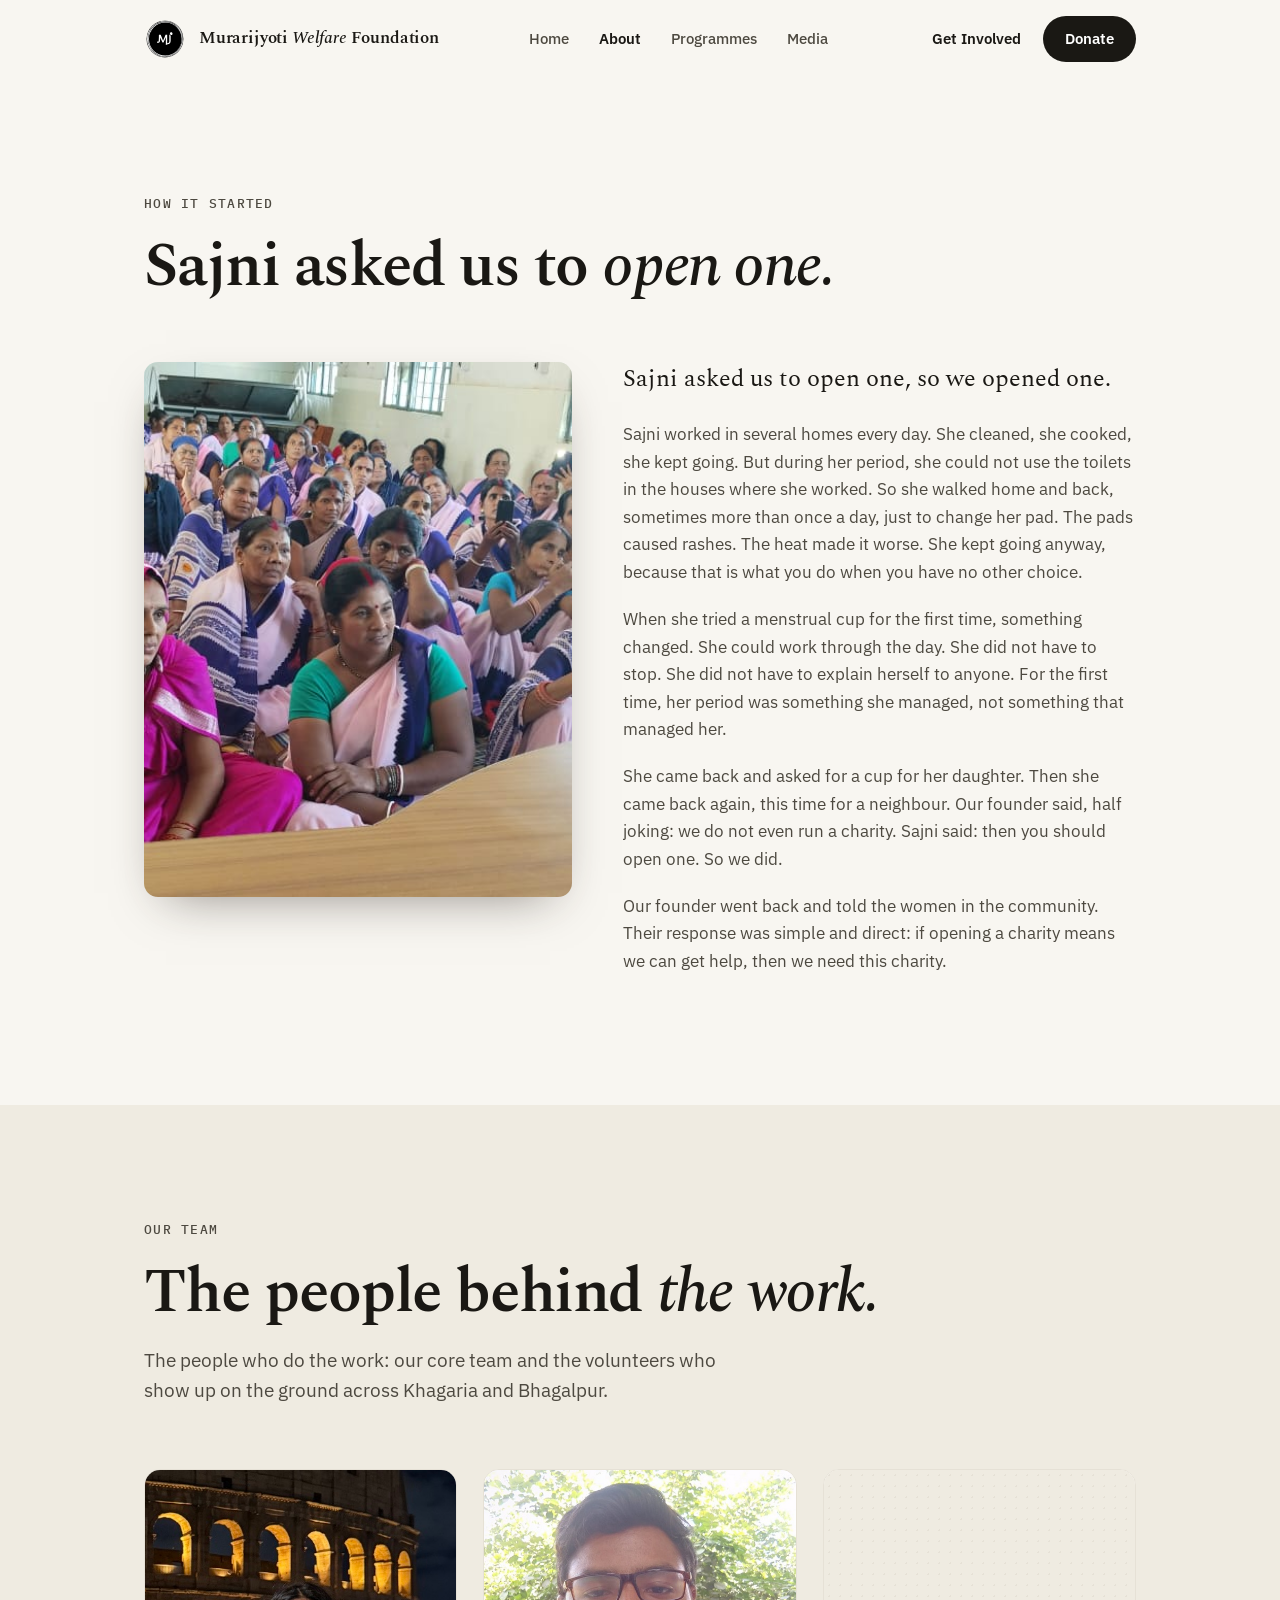
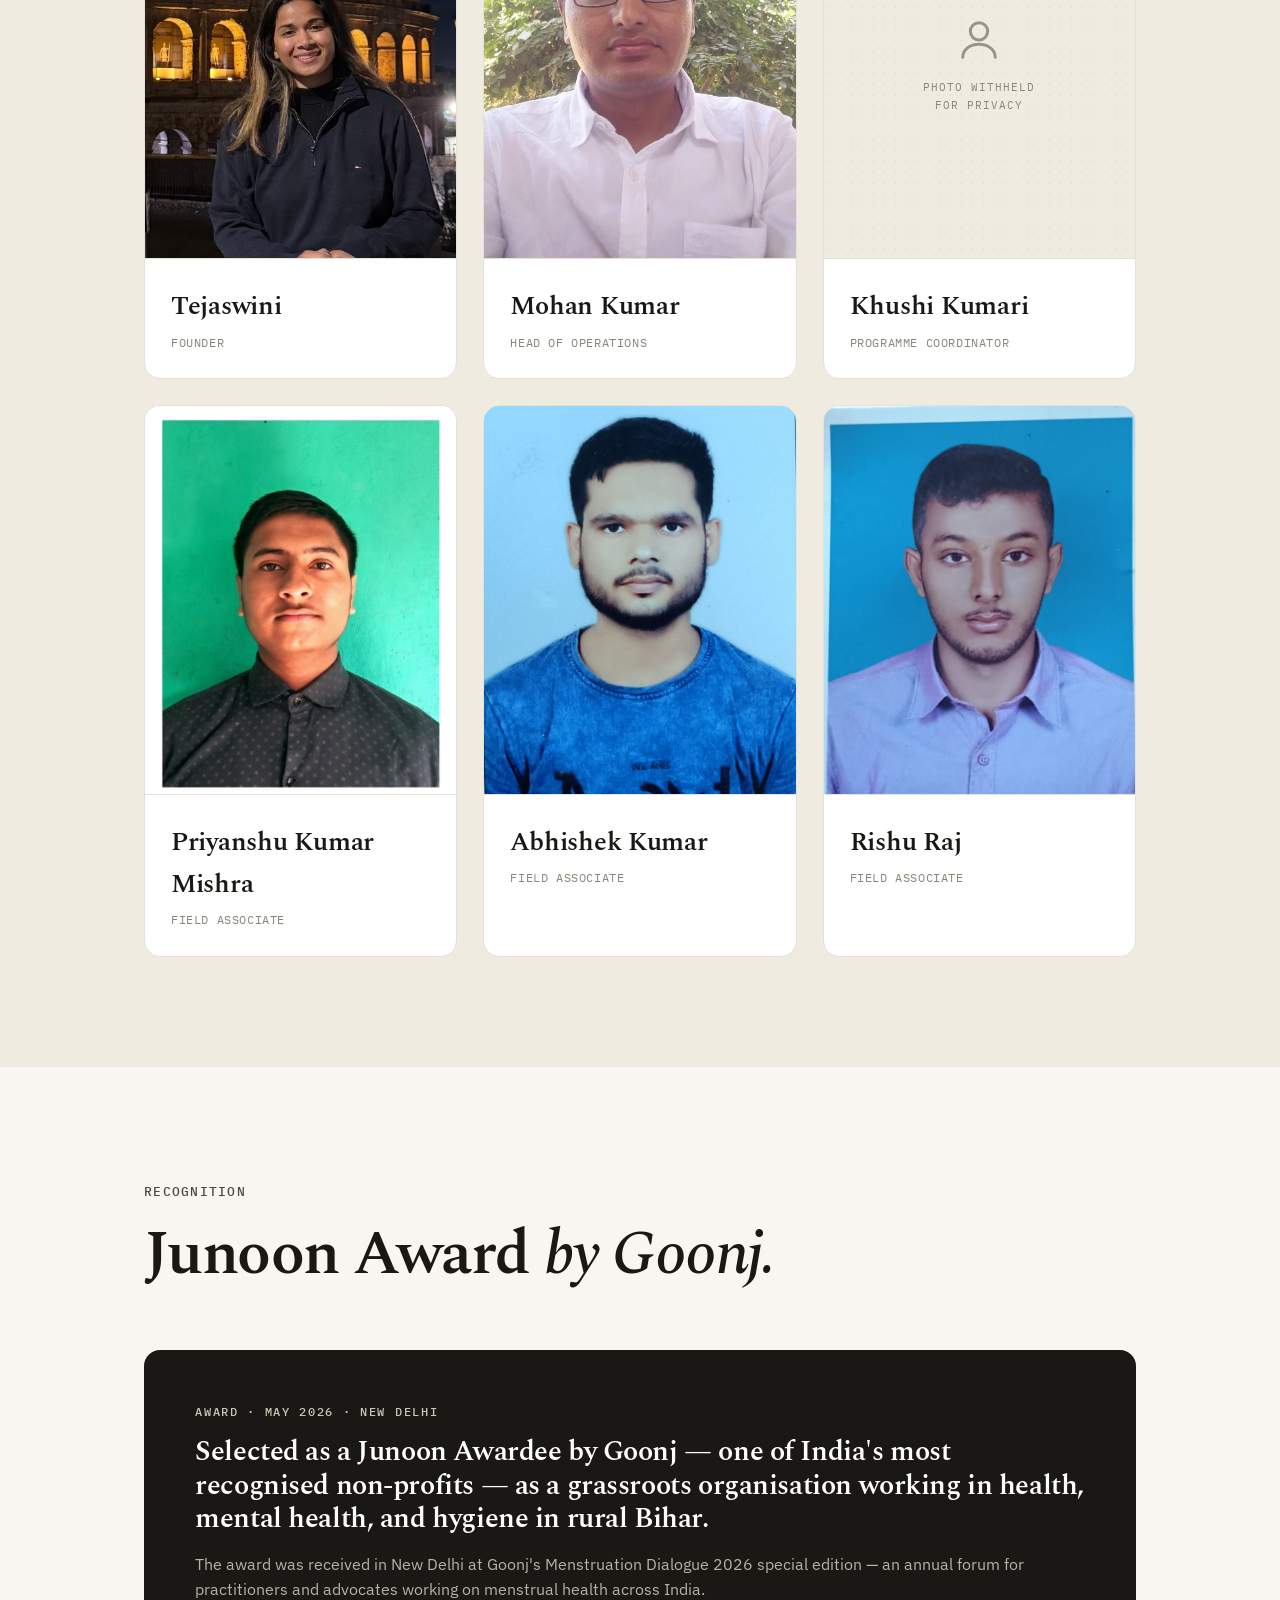
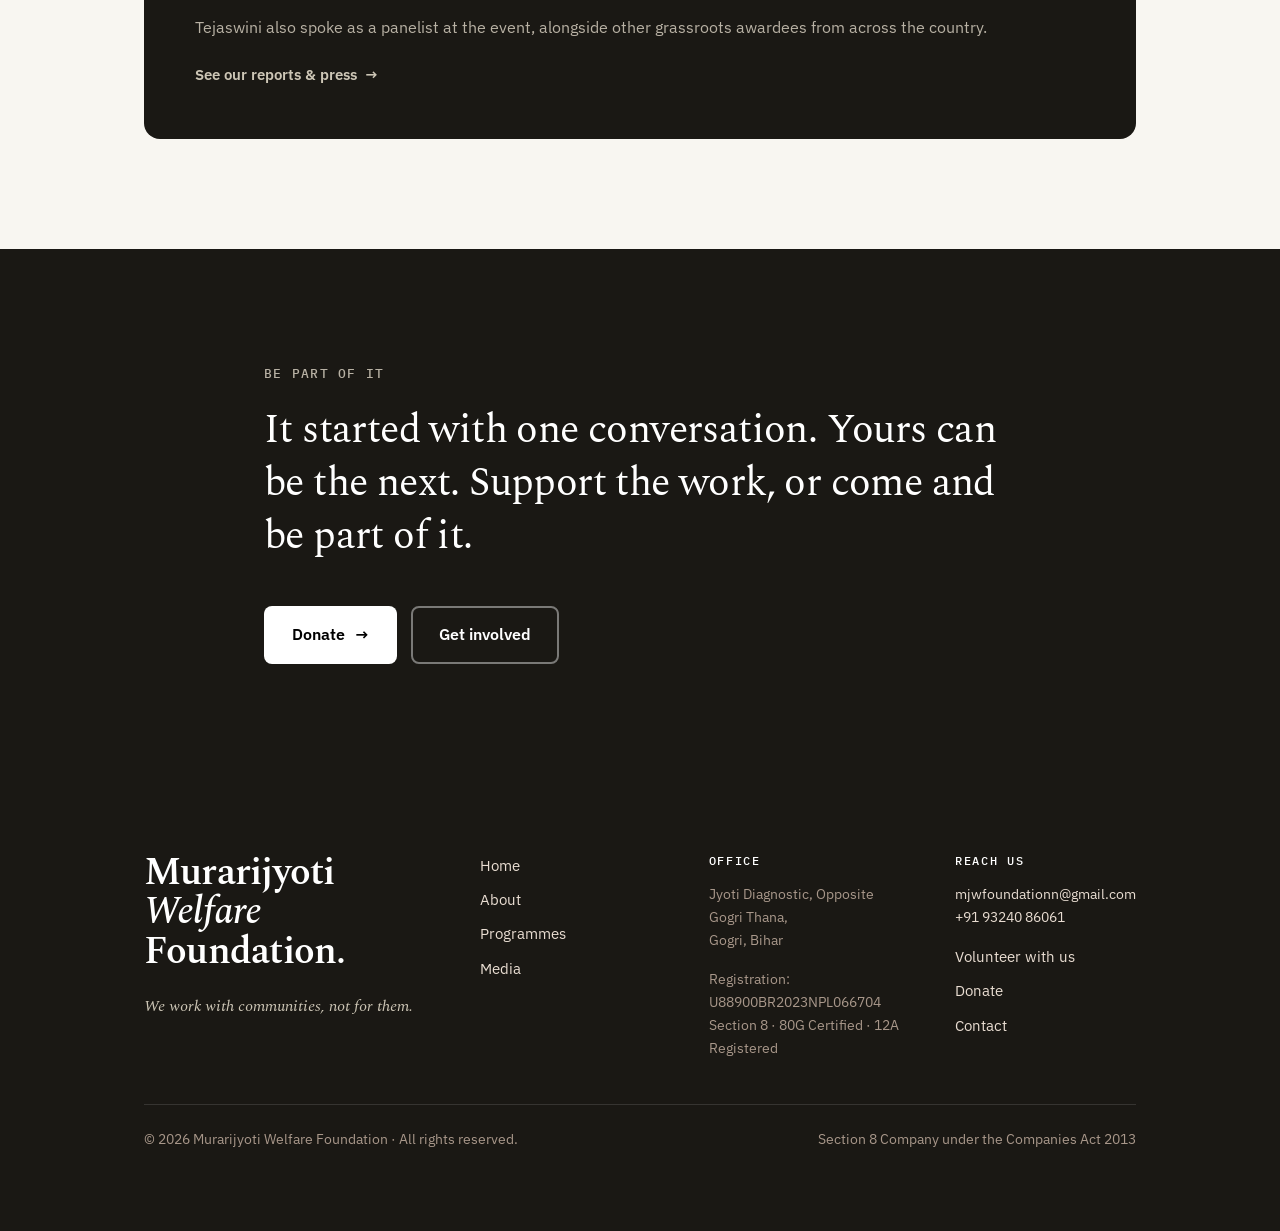
==== commit 194af1fc: "Restructure nav, fix stale stats, surface award, improve donate flow - Fix stale stats everywhere: 6" ====
--- a/about.html
+++ b/about.html
@@ -32,7 +32,6 @@
         <a href="index.html">Home</a>
         <a href="about.html" class="active">About</a>
         <a href="programs.html">Programmes</a>
-        <a href="partners.html">Partners</a>
         <a href="reports.html">Media</a>
       </div>
       <div class="navactions">
@@ -47,7 +46,6 @@
       <a href="index.html">Home</a>
       <a href="about.html">About</a>
       <a href="programs.html">Programmes</a>
-      <a href="partners.html">Partners</a>
         <a href="reports.html">Media</a>
       <a href="get-involved.html">Get Involved</a>
       <a href="donate.html">Donate</a>
@@ -186,8 +184,7 @@
           <a href="index.html">Home</a>
           <a href="about.html">About</a>
           <a href="programs.html">Programmes</a>
-          <a href="partners.html">Partners</a>
-          <a href="reports.html">Media</a>
+            <a href="reports.html">Media</a>
         </nav>
       </div>
       <div>
@@ -209,7 +206,7 @@
         <nav class="footer__navlist" style="margin-top:16px;" aria-label="Connect">
           <a href="get-involved.html">Volunteer with us</a>
           <a href="donate.html">Donate</a>
-          <a href="contact.html">Contact</a>
+          <a href="get-involved.html#contact">Contact</a>
         </nav>
       </div>
     </div>
--- a/styles.css
+++ b/styles.css
@@ -705,3 +705,11 @@
   .gitem__scrim { opacity: 1; }
   .gitem__tag { opacity: 1; transform: none; }
 }
+
+/* ---------- trust strip (homepage award badge) ---------- */
+.truststrip { background: var(--cream); border-bottom: 1px solid var(--line); padding: 10px 0; }
+.trustpill { display: inline-flex; align-items: center; gap: 10px; font-family: var(--mono); font-size: 12px; letter-spacing: 0.08em; text-transform: uppercase; color: var(--ink); text-decoration: none; padding: 8px 16px; border: 1px solid var(--line); border-radius: 100px; transition: background .15s, border-color .15s; }
+.trustpill:hover { background: var(--paper); border-color: var(--ink); }
+.trustpill__label { font-weight: 600; }
+.trustpill__by { color: var(--muted); }
+.trustpill__arrow { font-size: 14px; }
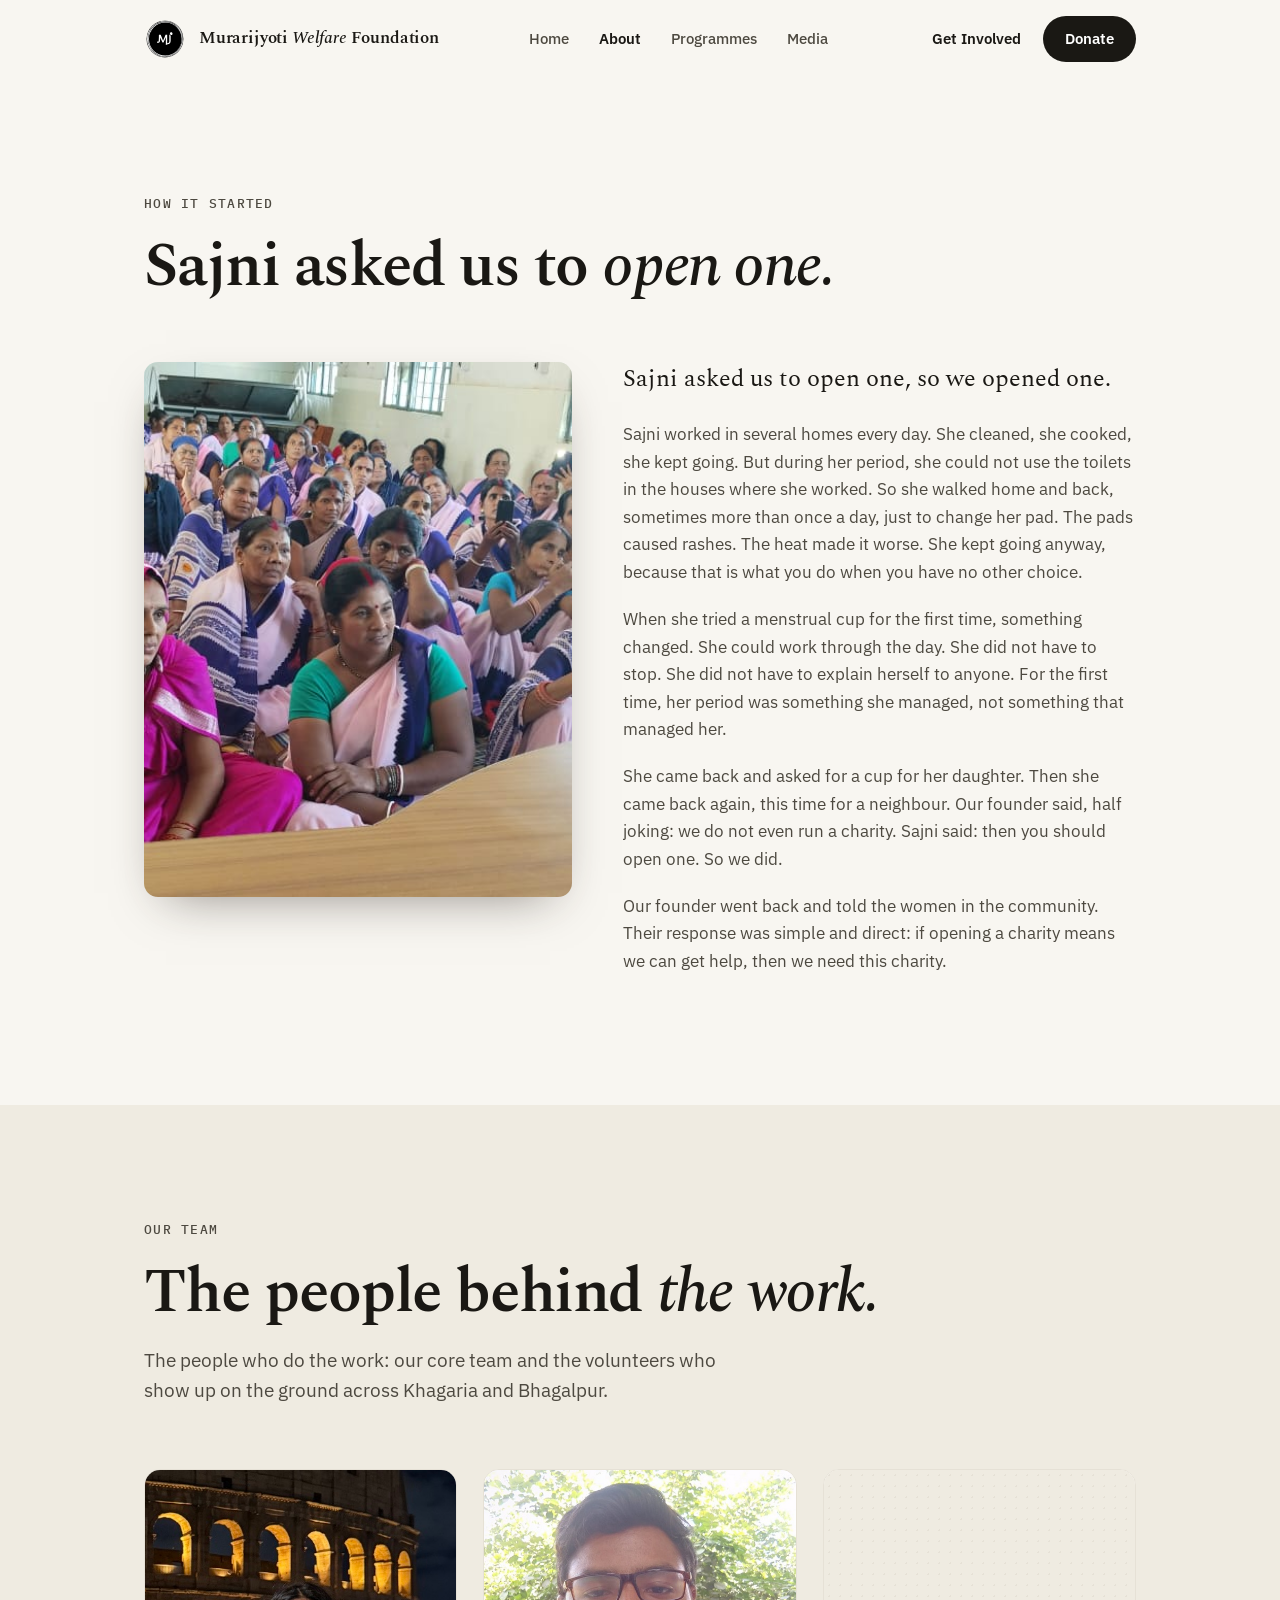
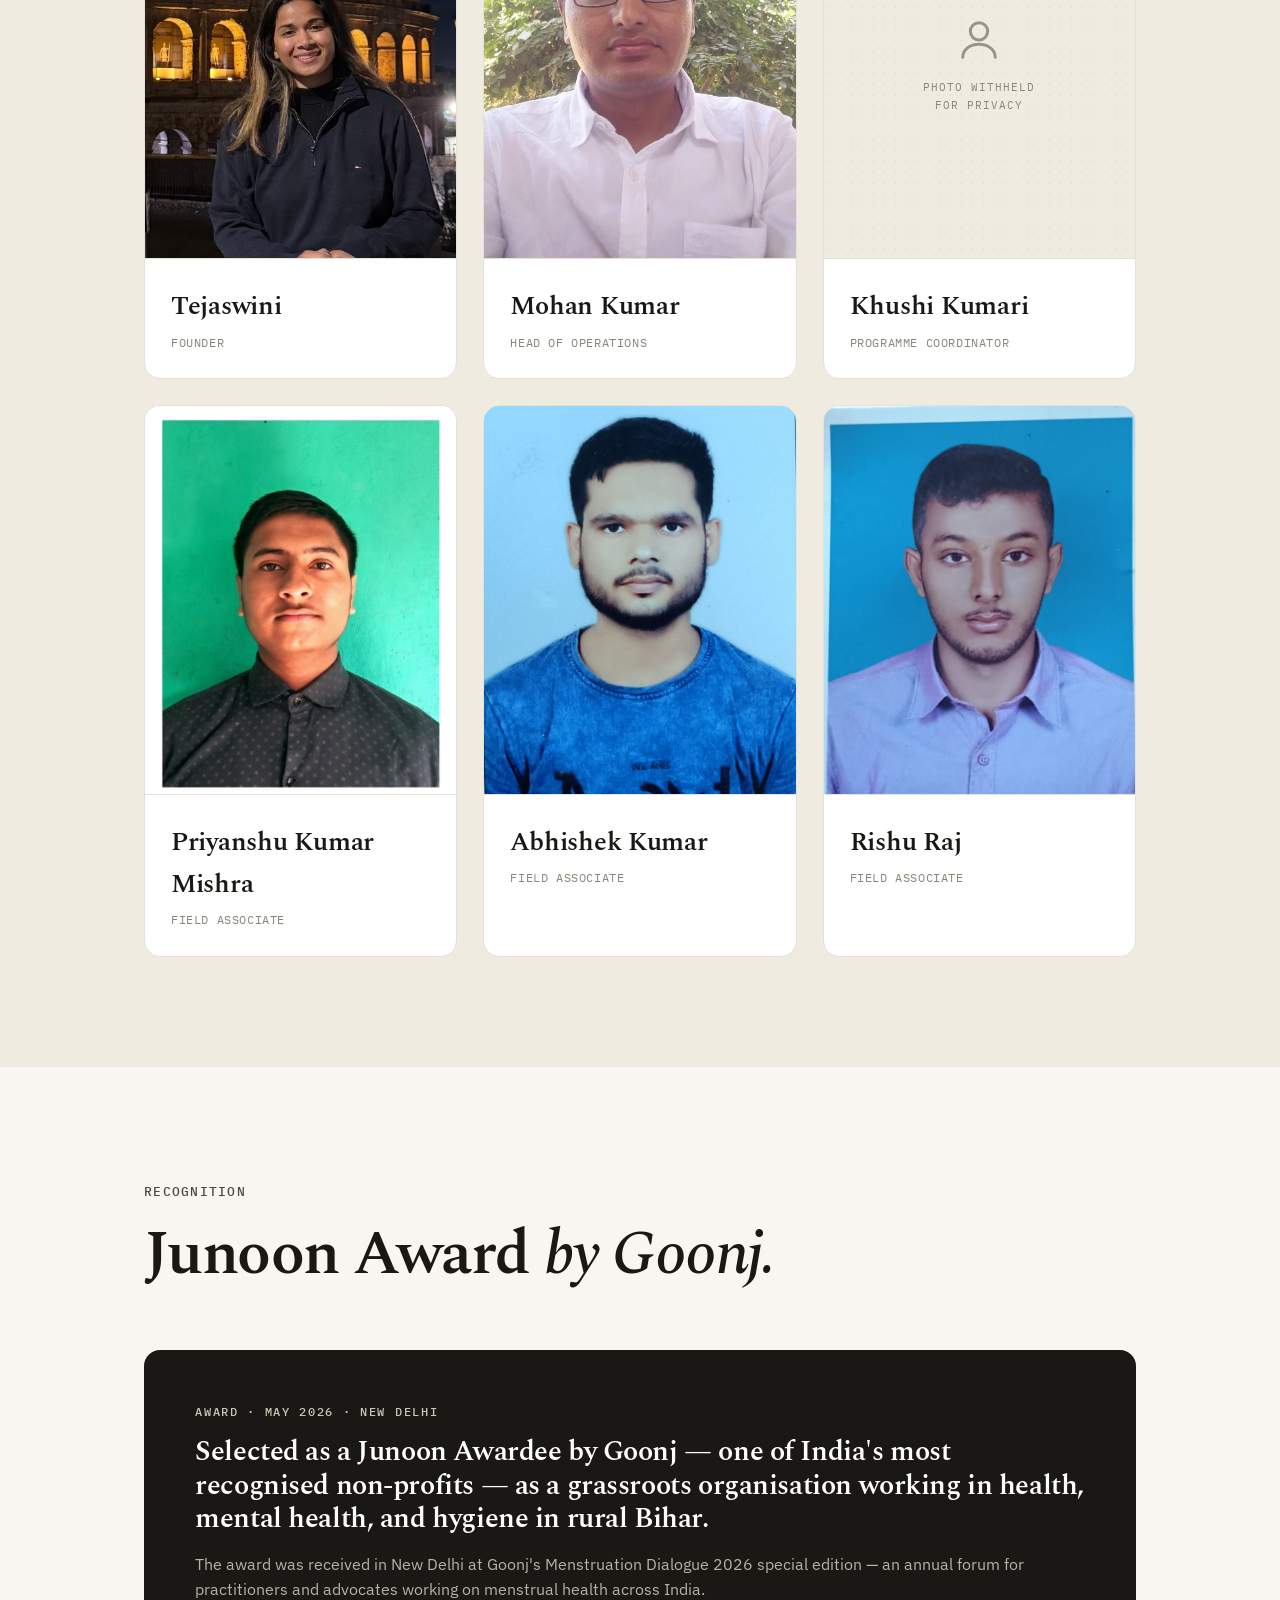
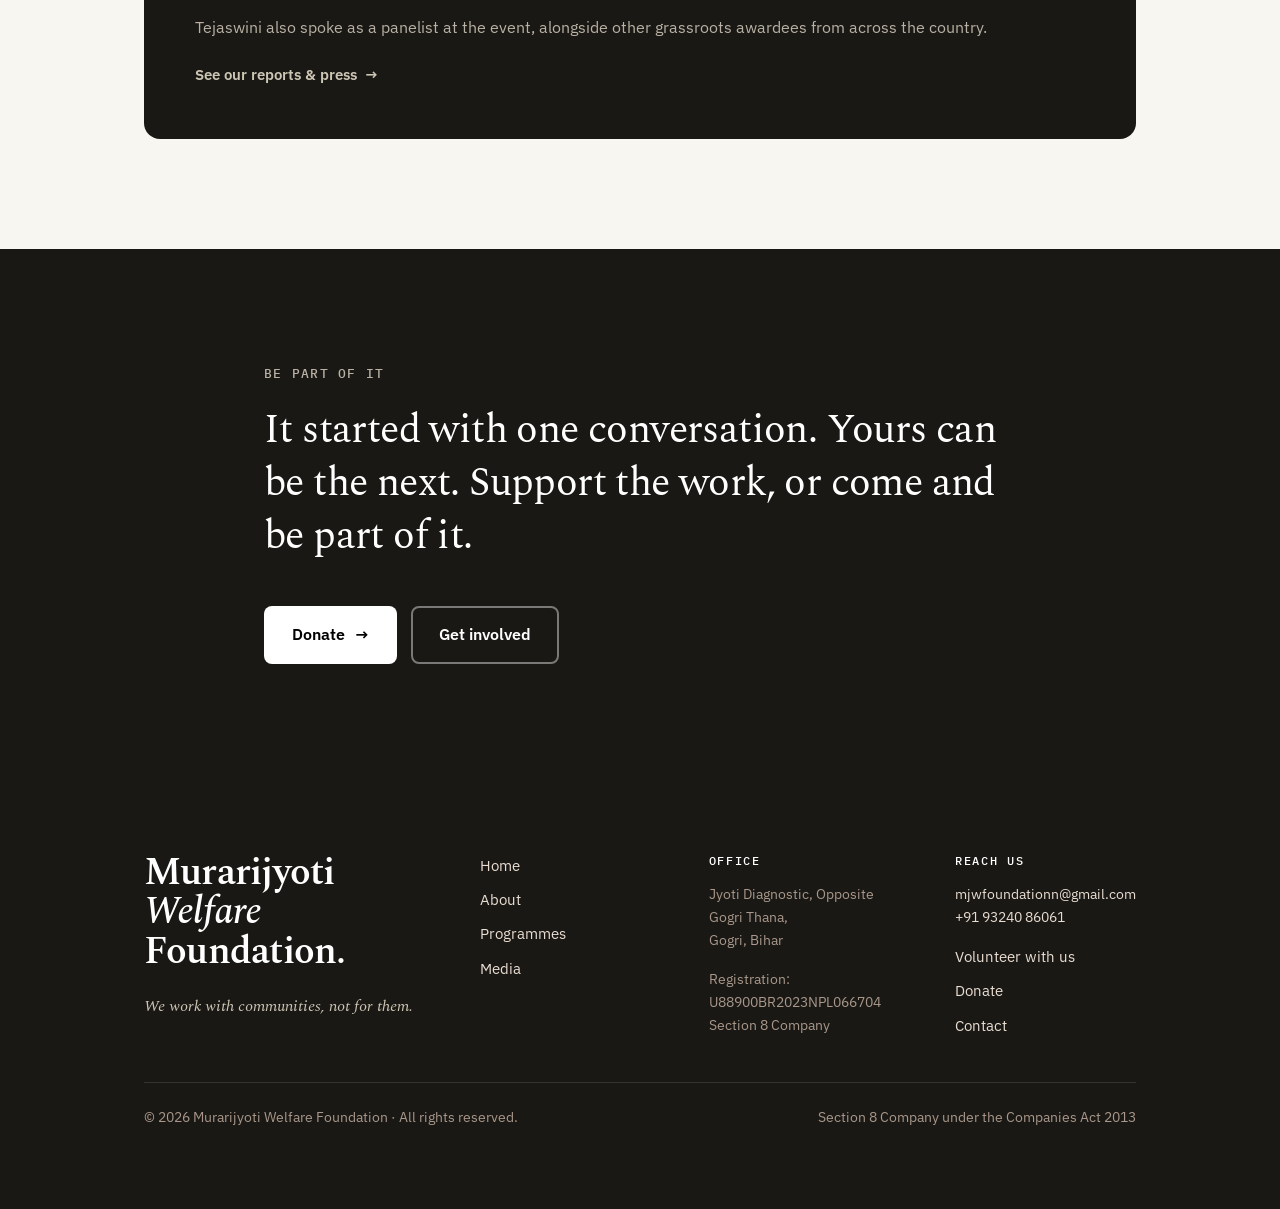
==== commit 4934060e: "Remove 80G/12A references sitewide; add Disaster Relief as Programme 05 - Removed all 80G and 12A me" ====
--- a/about.html
+++ b/about.html
@@ -194,7 +194,7 @@
         </p>
         <p class="footer__reg" style="margin-top:16px;">
           Registration: U88900BR2023NPL066704<br />
-          Section 8 · 80G Certified · 12A Registered
+          Section 8 Company
         </p>
       </div>
       <div>
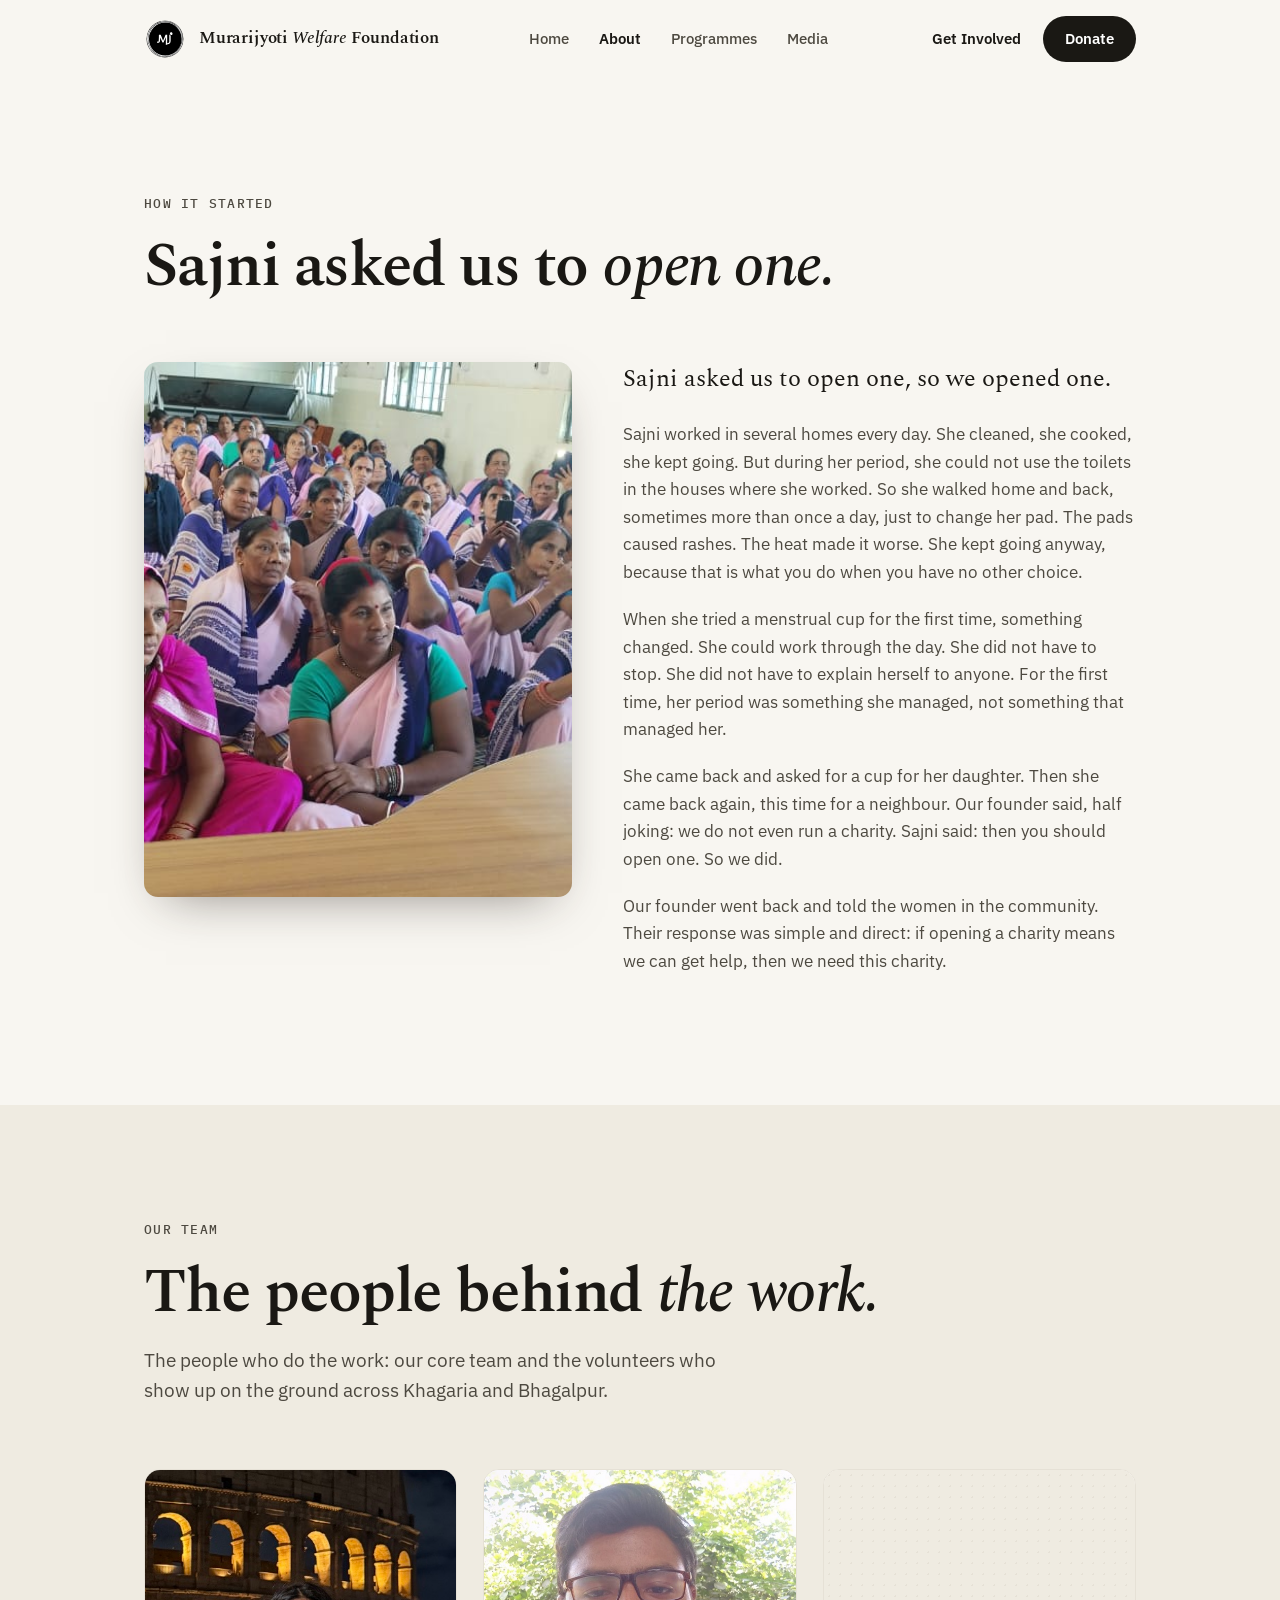
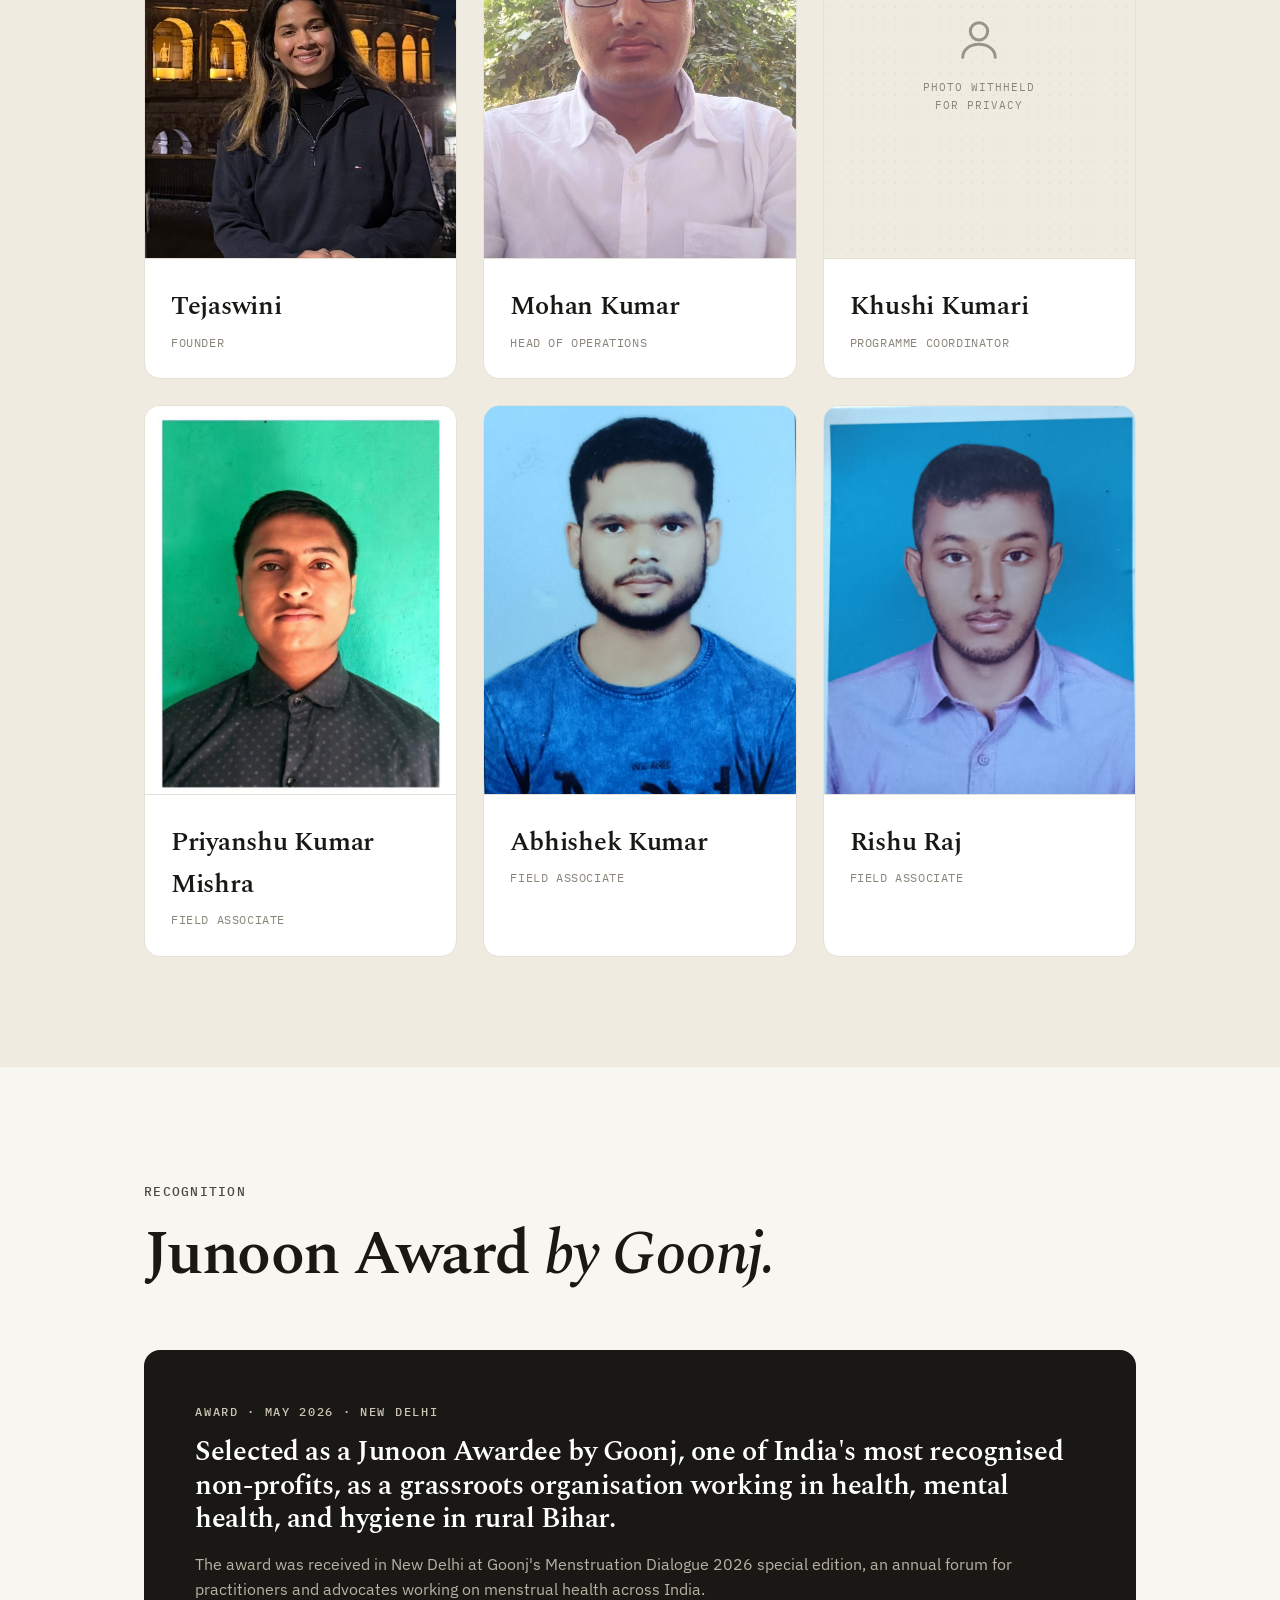
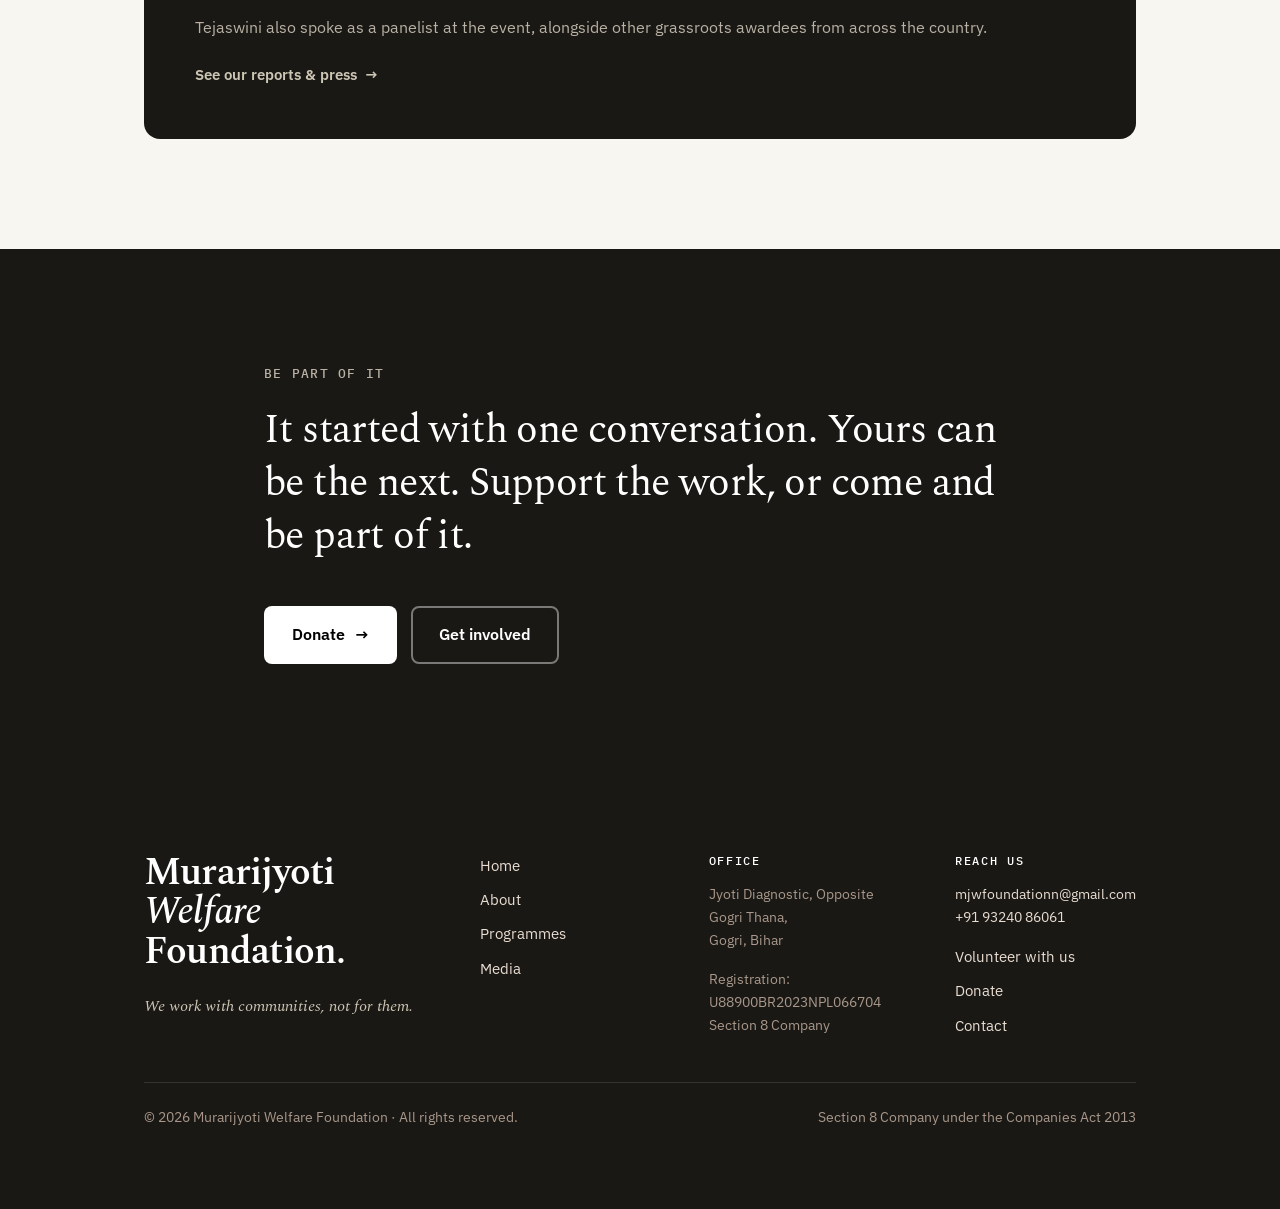
==== commit cc62c751: "Copy: replace em dashes with commas, colons, and parentheses Co-Authored-By: Claude Sonnet 4.6 <nore" ====
--- a/about.html
+++ b/about.html
@@ -79,7 +79,7 @@
 <section class="section section--cream" data-screen-label="Our team">
   <div class="wrap">
     <div class="sectionhead reveal">
-      <p class="smark"><span class="smark__no">§ 03</span> Our team</p>
+      <p class="smark"><span class="smark__no">§ 02</span> Our team</p>
       <h2 class="dhead">The people behind <em>the work.</em></h2>
       <p class="dhead__lede">The people who do the work: our core team and the volunteers who show up on the ground across Khagaria and Bhagalpur.</p>
     </div>
@@ -147,8 +147,8 @@
       <div style="display:grid;gap:clamp(20px,3vw,40px);grid-template-columns:1fr;" class="award-about-grid">
         <div>
           <p style="font-family:var(--mono);font-size:12px;letter-spacing:0.14em;text-transform:uppercase;color:var(--marigold);margin:0 0 14px;font-weight:500;">Award · May 2026 · New Delhi</p>
-          <p style="font-family:var(--serif);font-weight:600;color:#fff;font-size:clamp(20px,2.4vw,28px);line-height:1.2;letter-spacing:-0.015em;margin:0 0 16px;">Selected as a Junoon Awardee by Goonj — one of India's most recognised non-profits — as a grassroots organisation working in health, mental health, and hygiene in rural Bihar.</p>
-          <p style="color:#B8B1A4;font-size:var(--fs-card-body);line-height:1.6;margin:0 0 12px;">The award was received in New Delhi at Goonj's Menstruation Dialogue 2026 special edition — an annual forum for practitioners and advocates working on menstrual health across India.</p>
+          <p style="font-family:var(--serif);font-weight:600;color:#fff;font-size:clamp(20px,2.4vw,28px);line-height:1.2;letter-spacing:-0.015em;margin:0 0 16px;">Selected as a Junoon Awardee by Goonj, one of India's most recognised non-profits, as a grassroots organisation working in health, mental health, and hygiene in rural Bihar.</p>
+          <p style="color:#B8B1A4;font-size:var(--fs-card-body);line-height:1.6;margin:0 0 12px;">The award was received in New Delhi at Goonj's Menstruation Dialogue 2026 special edition, an annual forum for practitioners and advocates working on menstrual health across India.</p>
           <p style="color:#B8B1A4;font-size:var(--fs-card-body);line-height:1.6;margin:0 0 20px;">Tejaswini also spoke as a panelist at the event, alongside other grassroots awardees from across the country.</p>
           <a href="reports.html" style="display:inline-flex;align-items:center;gap:8px;font-weight:600;font-size:15px;color:var(--marigold);">See our reports &amp; press <span class="arrow">→</span></a>
         </div>
--- a/styles.css
+++ b/styles.css
@@ -473,8 +473,8 @@
 /* ---------- vision / mission / approach ---------- */
 .vma { display: grid; gap: clamp(18px,2.4vw,26px); grid-template-columns: 1fr; }
 @media (min-width: 820px) { .vma { grid-template-columns: repeat(3, 1fr); } }
-.vmacard { background: var(--white); border: 1px solid var(--line); border-radius: 16px; padding: clamp(28px,3.2vw,40px); display: flex; flex-direction: column; transition: transform .3s ease, box-shadow .3s ease; }
-.vmacard:hover { transform: translateY(-4px); box-shadow: 0 28px 60px -34px rgba(28,26,21,0.45); }
+.vmacard { background: var(--white); border: 1px solid var(--line); border-radius: 16px; padding: clamp(28px,3.2vw,40px); display: flex; flex-direction: column; transition: border-color .3s ease; }
+.vmacard:hover { border-color: #D9D3C6; }
 .vmacard__no { font-family: var(--mono); font-size: var(--fs-label); letter-spacing: 0.1em; color: var(--muted); margin-bottom: var(--gap-label); }
 .vmacard__title { font-size: var(--fs-card-title); margin-bottom: var(--gap-title); }
 .vmacard__text { color: var(--body); font-size: var(--fs-card-body); margin: 0; }
@@ -495,9 +495,9 @@
 @media (min-width: 460px) { .galgrid { grid-template-columns: 1fr 1fr; } }
 @media (min-width: 900px) { .galgrid { grid-template-columns: repeat(3, 1fr); } }
 @media (min-width: 1280px) { .galgrid { grid-template-columns: repeat(4, 1fr); } }
-.gitem { position: relative; margin: 0; aspect-ratio: 4 / 3; border-radius: 16px; overflow: hidden; border: 1px solid var(--line); background: #E8E3D8; transition: transform .3s ease, box-shadow .3s ease, border-color .3s ease; }
+.gitem { position: relative; margin: 0; aspect-ratio: 4 / 3; border-radius: 16px; overflow: hidden; border: 1px solid var(--line); background: #E8E3D8; transition: border-color .3s ease; }
 .gitem img { width: 100%; height: 100%; object-fit: cover; object-position: center 38%; display: block; transition: transform .6s ease; }
-.gitem:hover { transform: translateY(-4px); box-shadow: 0 26px 56px -34px rgba(28,26,21,0.45); border-color: #D9D3C6; }
+.gitem:hover { border-color: #D9D3C6; }
 .gitem:hover img { transform: scale(1.05); }
 .gitem__scrim { position: absolute; inset: 0; background: linear-gradient(180deg, rgba(18,17,13,0) 42%, rgba(18,17,13,0.66) 100%); opacity: 0; transition: opacity .3s ease; pointer-events: none; }
 .gitem:hover .gitem__scrim { opacity: 1; }
@@ -634,8 +634,8 @@
 /* ---------- team: photo cards (equal billing for all members) ---------- */
 .teamphoto { display: grid; gap: clamp(16px,2.2vw,26px); grid-template-columns: 1fr 1fr; }
 @media (min-width: 720px) { .teamphoto { grid-template-columns: repeat(3, 1fr); } }
-.tmember { background: var(--white); border: 1px solid var(--line); border-radius: 16px; overflow: hidden; display: flex; flex-direction: column; transition: transform .3s ease, box-shadow .3s ease, border-color .3s ease; }
-.tmember:hover { transform: translateY(-4px); box-shadow: 0 28px 60px -34px rgba(28,26,21,0.45); border-color: #D9D3C6; }
+.tmember { background: var(--white); border: 1px solid var(--line); border-radius: 16px; overflow: hidden; display: flex; flex-direction: column; transition: border-color .3s ease; }
+.tmember:hover { border-color: #D9D3C6; }
 .tmember__photo { display: block; width: 100%; aspect-ratio: 4 / 5; height: auto; object-fit: cover; object-position: center 22%; border-bottom: 1px solid var(--line); }
 .tmember__private { display: flex; flex-direction: column; align-items: center; justify-content: center; gap: 13px; width: 100%; aspect-ratio: 4 / 5; height: auto; padding: 24px; text-align: center; border-bottom: 1px solid var(--line); background-color: var(--cream); background-image: radial-gradient(var(--line) 1px, transparent 1px); background-size: 11px 11px; }
 .tmember__private svg { width: 52px; height: 52px; color: var(--muted); opacity: 0.85; }
@@ -647,8 +647,8 @@
 /* ---------- partners list (editorial) ---------- */
 .partnerlist { display: grid; gap: clamp(18px,2.4vw,26px); grid-template-columns: 1fr; }
 @media (min-width: 760px) { .partnerlist { grid-template-columns: 1fr 1fr; } }
-.partnercard { background: var(--white); border: 1px solid var(--line); border-radius: 16px; padding: clamp(28px,3vw,40px); display: flex; flex-direction: column; transition: transform .3s ease, box-shadow .3s ease, border-color .3s ease; }
-.partnercard:hover { transform: translateY(-4px); box-shadow: 0 28px 60px -34px rgba(28,26,21,0.45); border-color: #D9D3C6; }
+.partnercard { background: var(--white); border: 1px solid var(--line); border-radius: 16px; padding: clamp(28px,3vw,40px); display: flex; flex-direction: column; transition: border-color .3s ease; }
+.partnercard:hover { border-color: #D9D3C6; }
 .partnercard__no { font-family: var(--mono); font-size: var(--fs-label); letter-spacing: 0.1em; color: var(--muted); margin-bottom: var(--gap-label); }
 .partnercard__name { font-size: var(--fs-card-title); margin-bottom: var(--gap-title); }
 .partnercard__loc { font-family: var(--mono); font-size: 12px; letter-spacing: 0.06em; text-transform: uppercase; color: var(--red); margin-bottom: 16px; }
